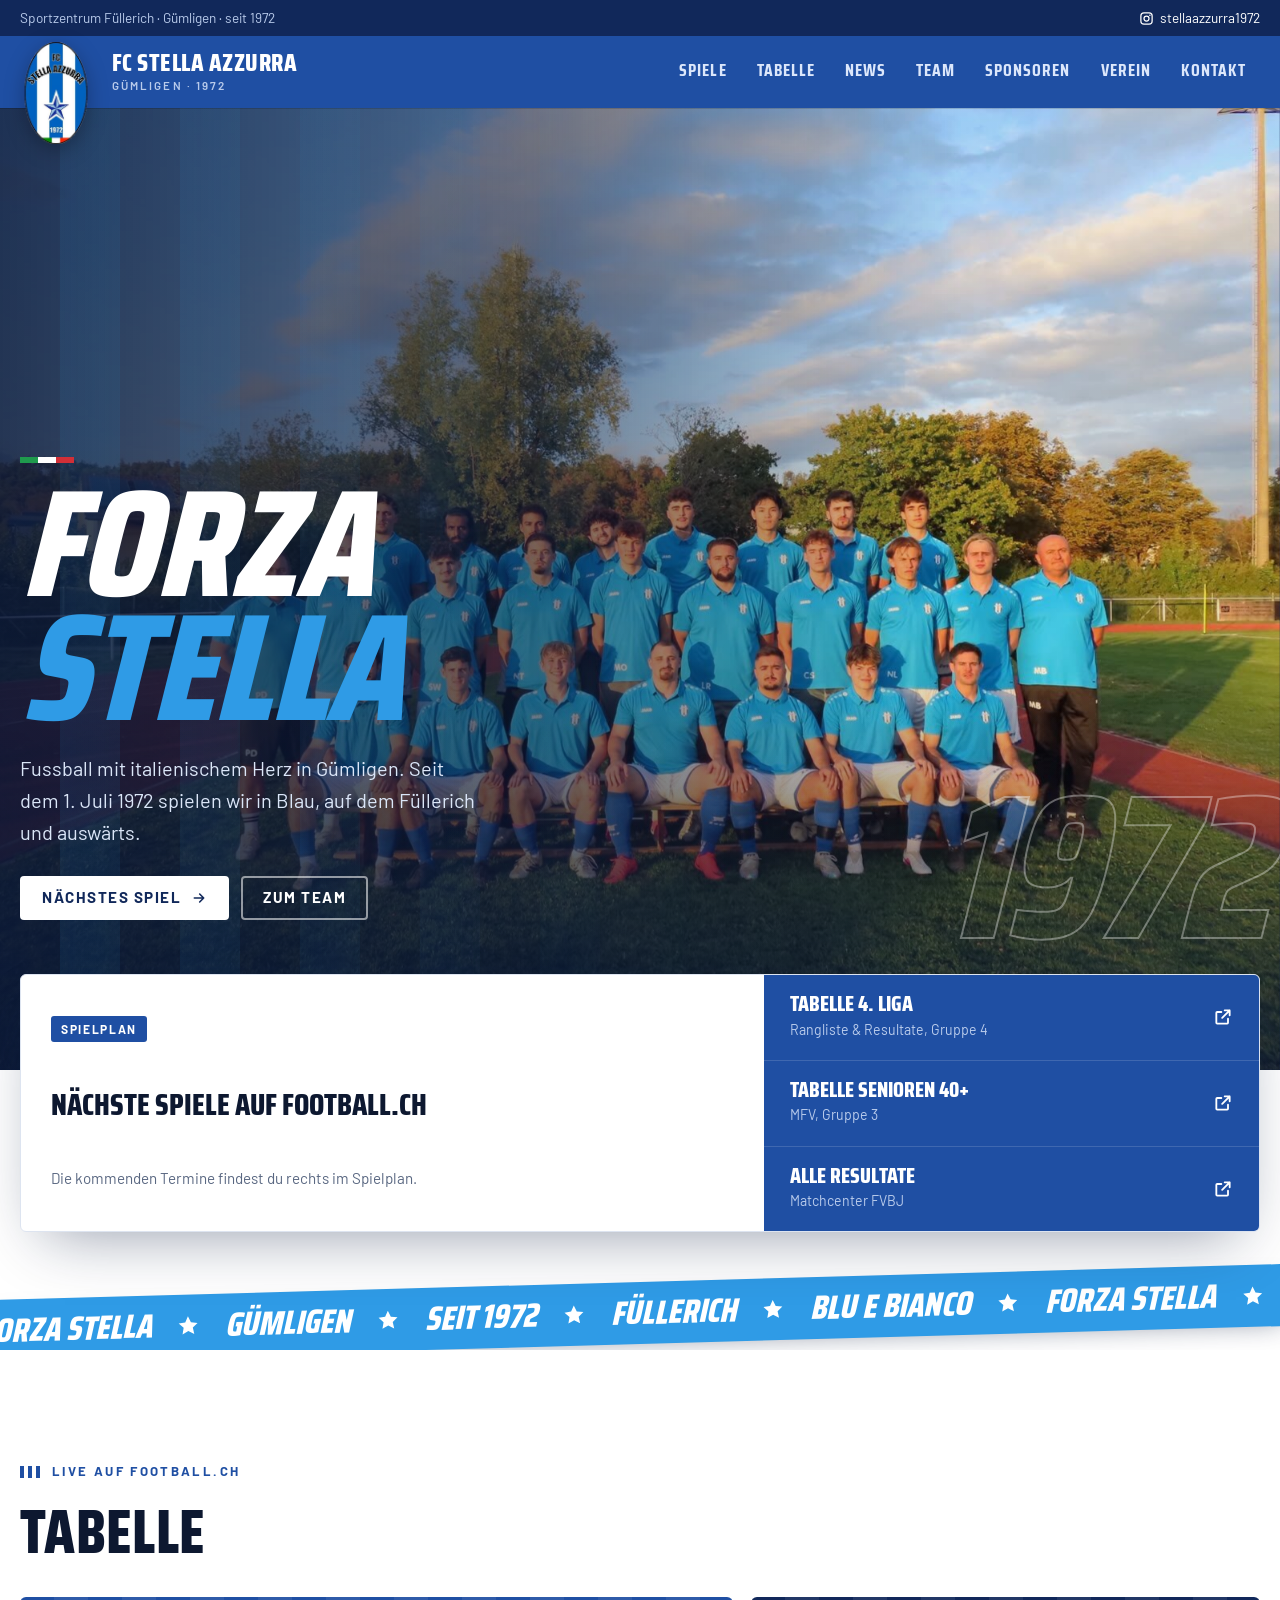
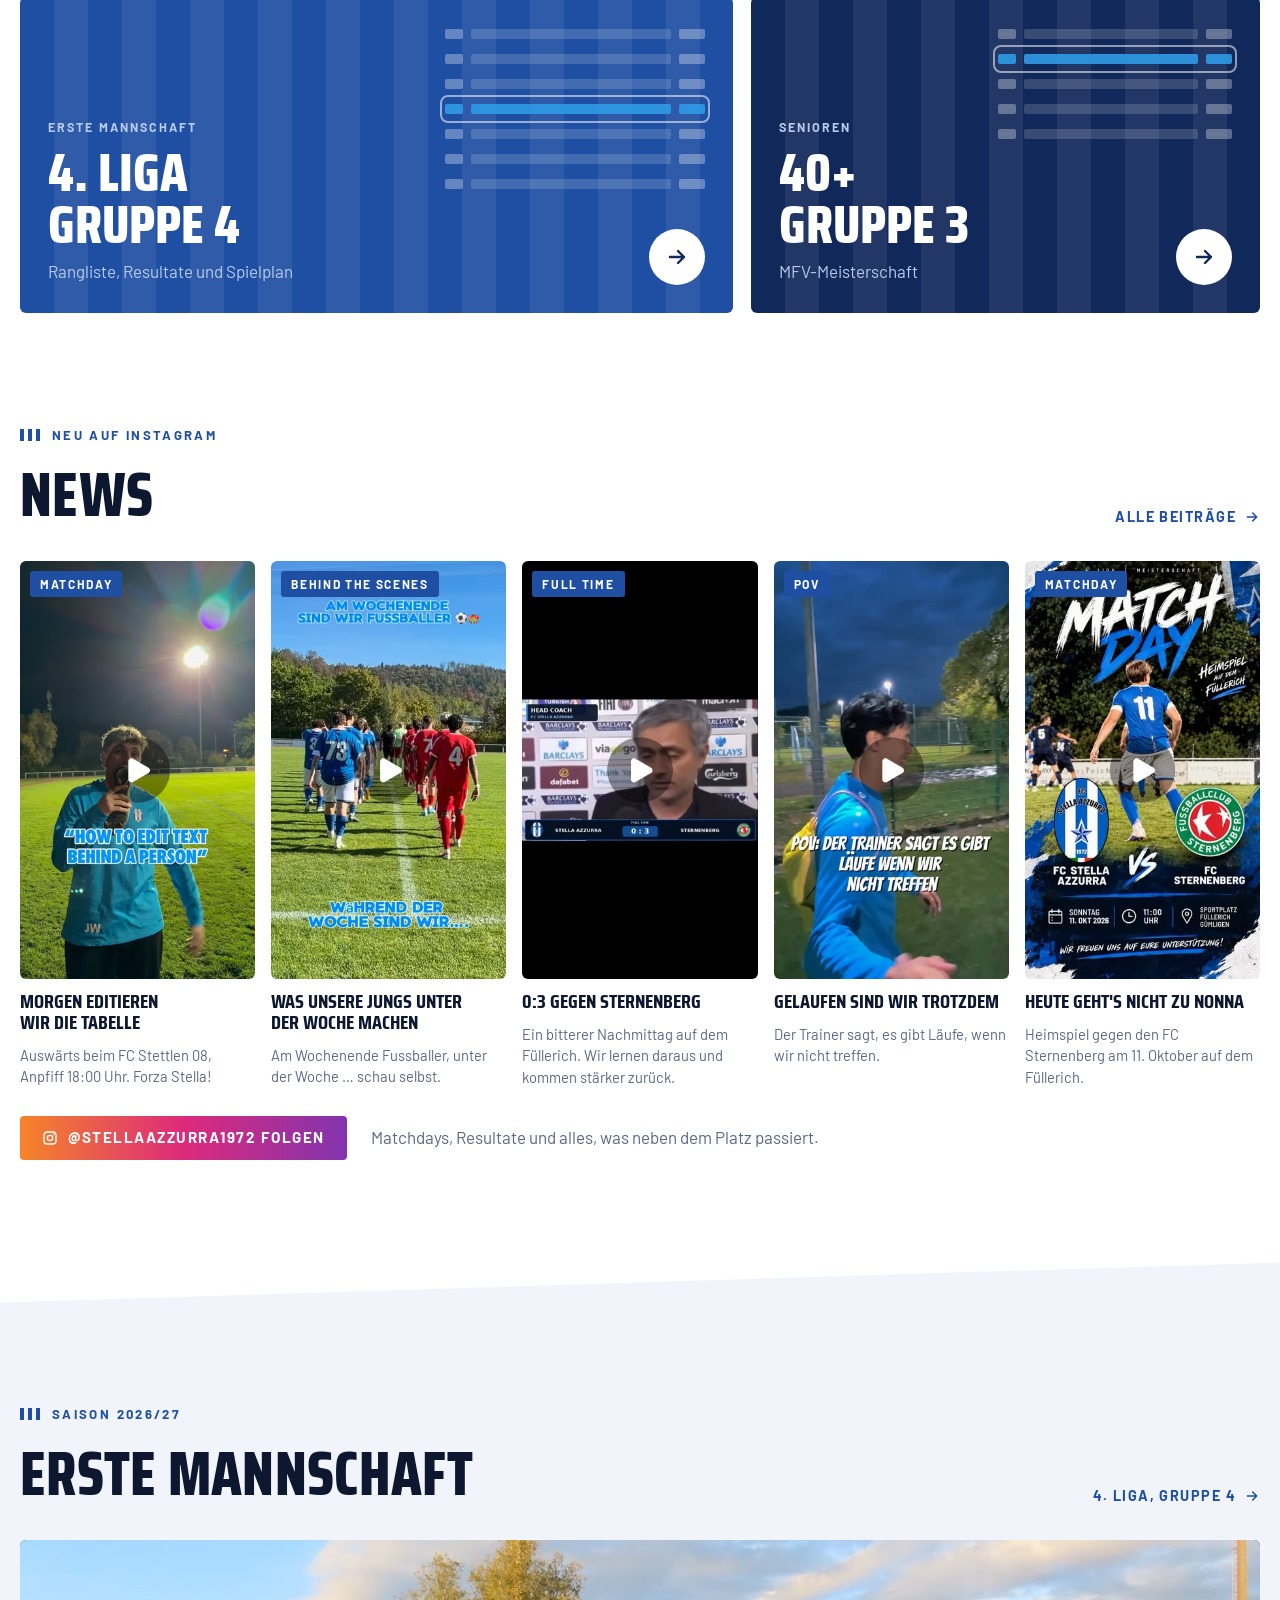
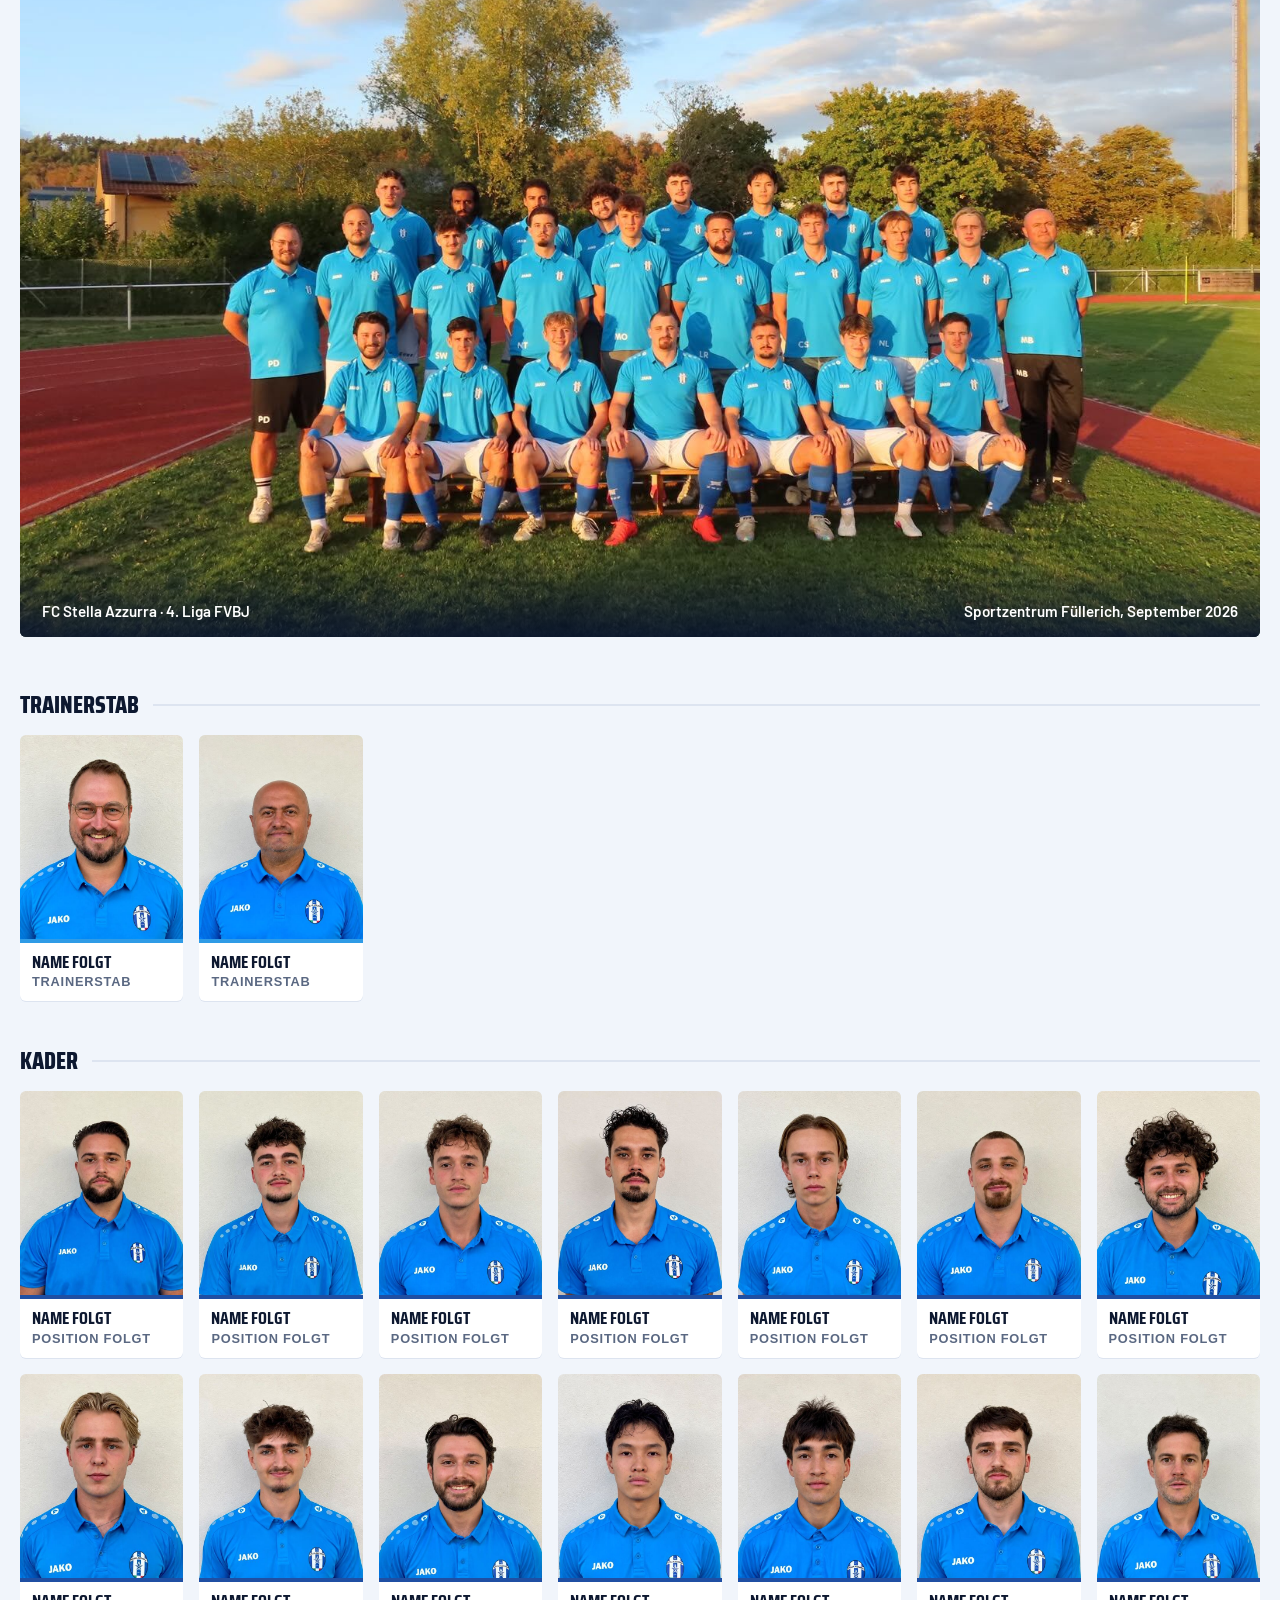
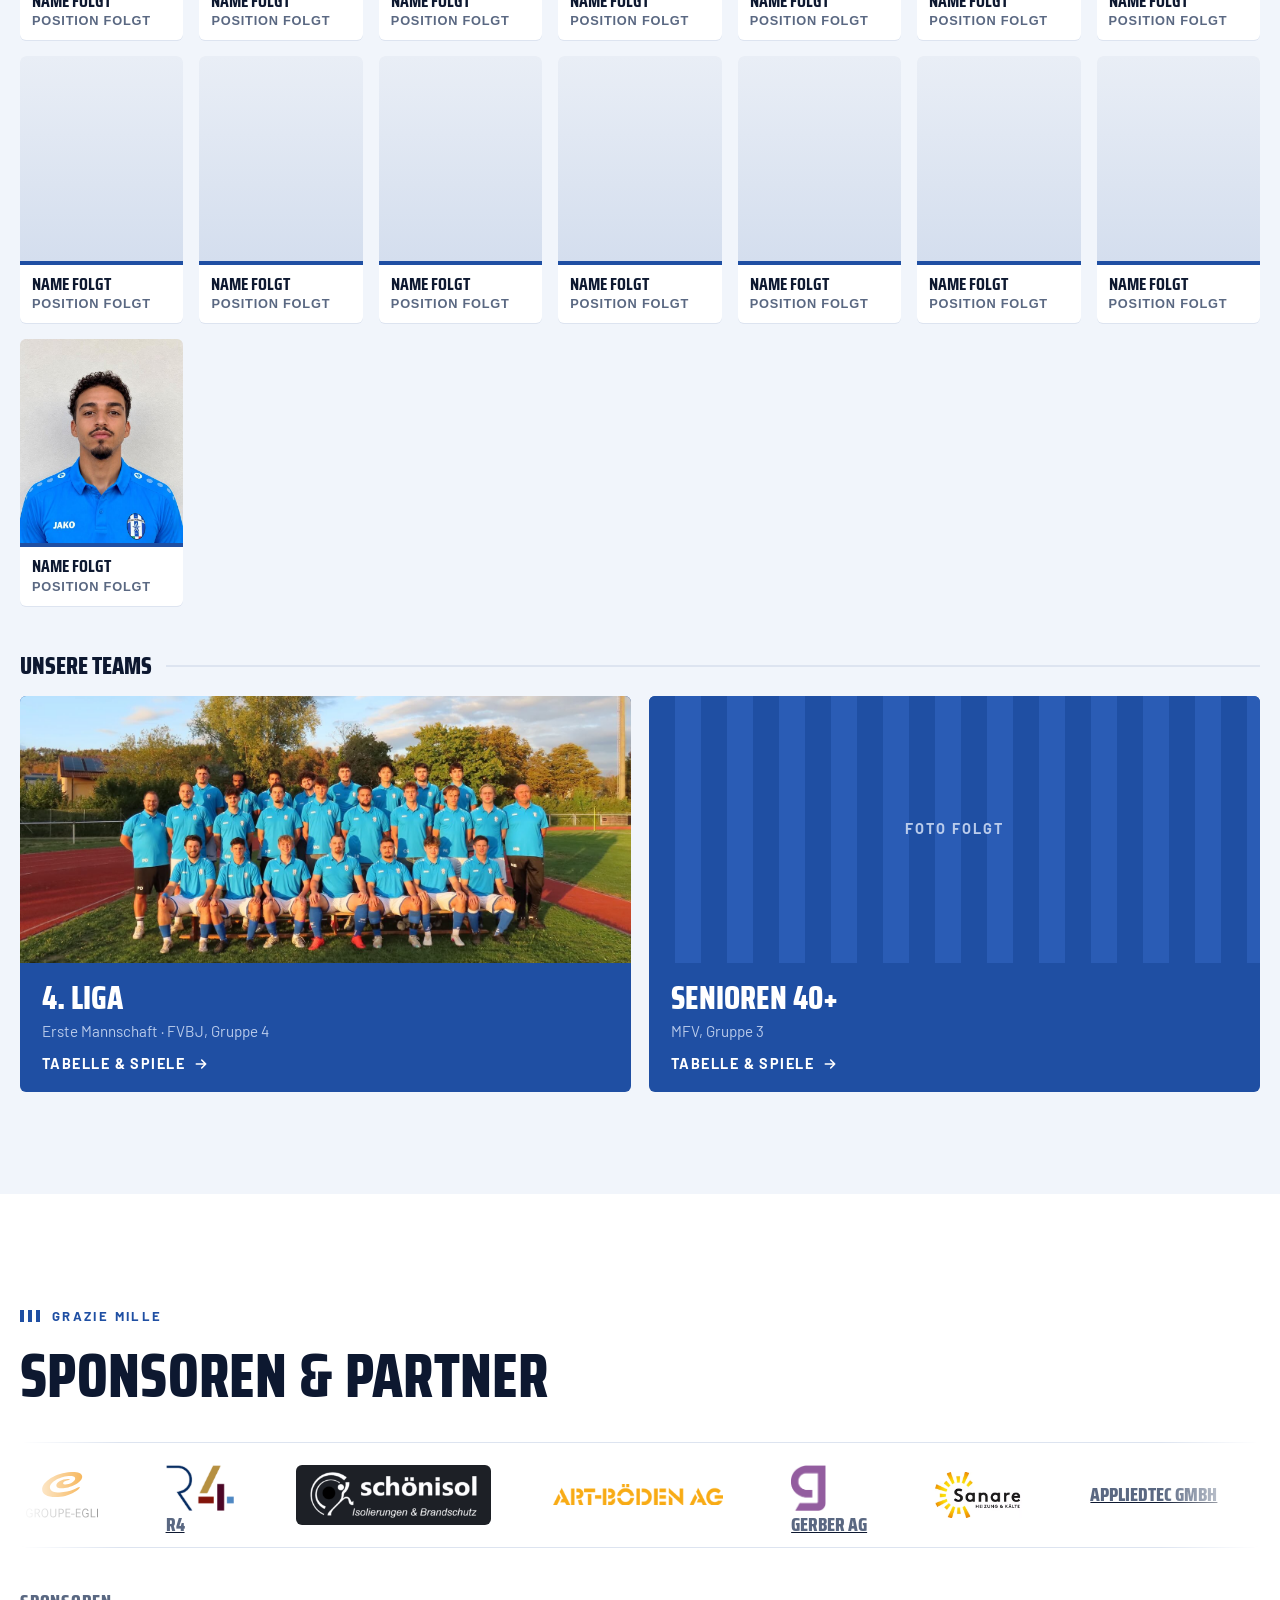
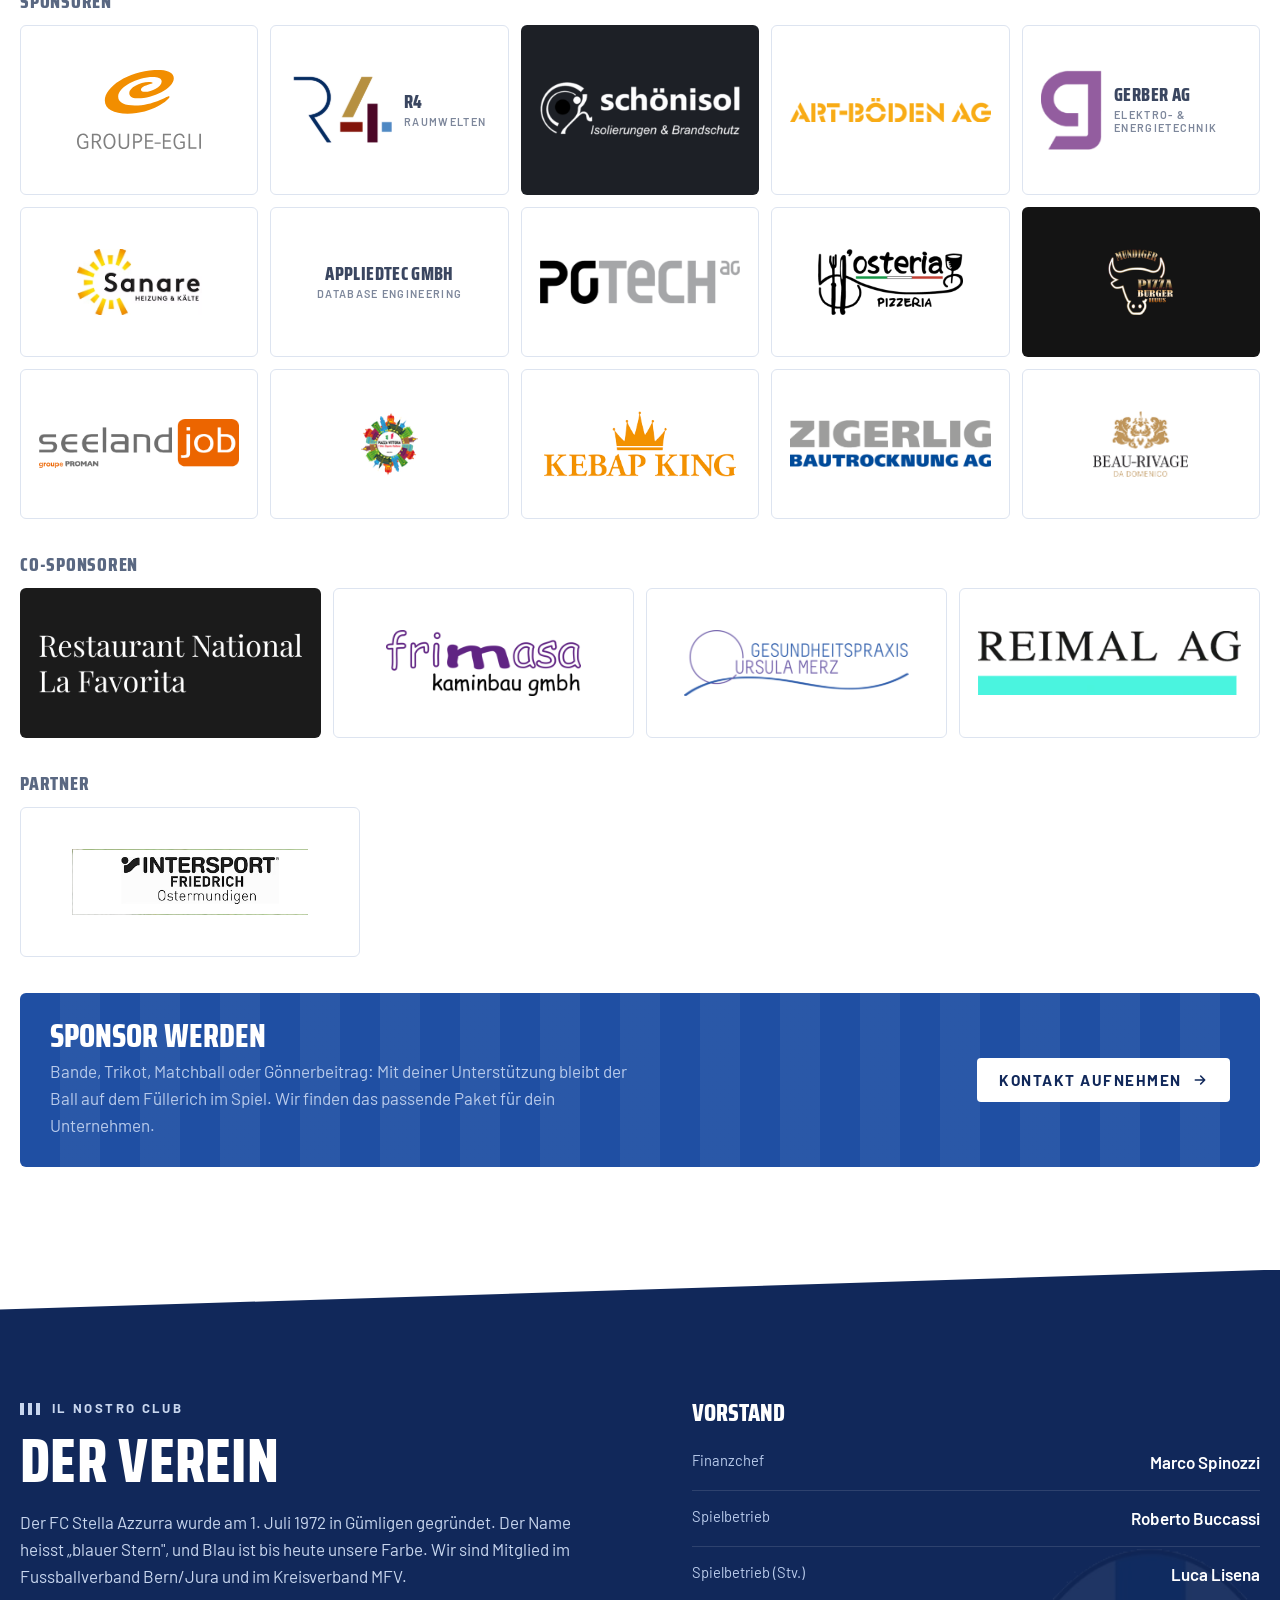
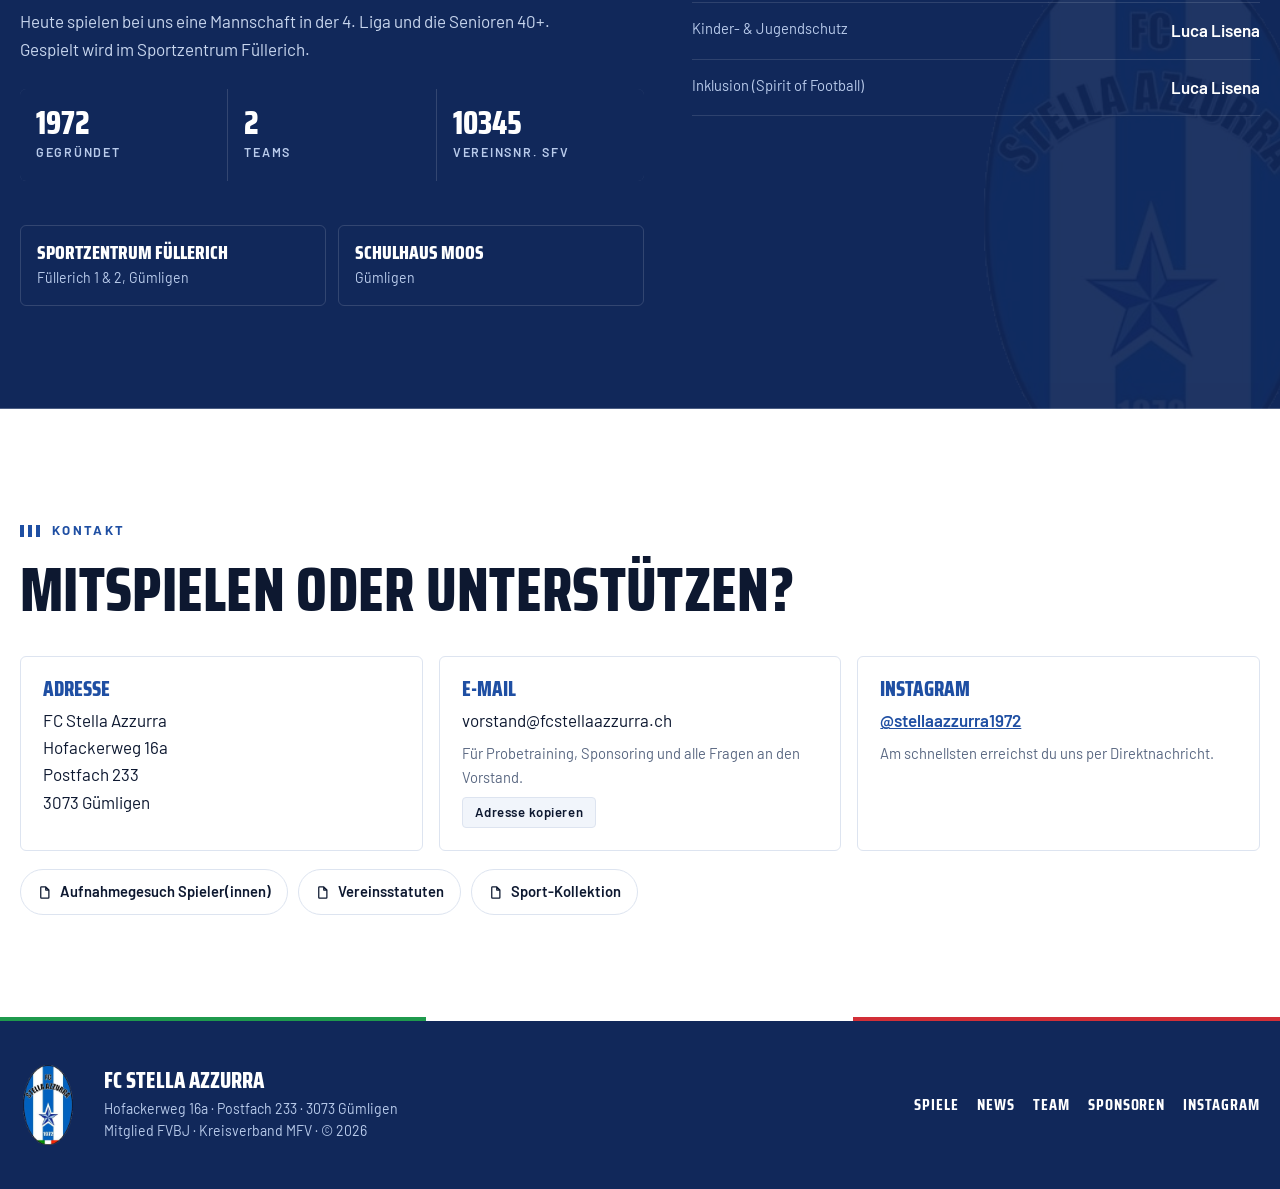
==== index.html @ 56a5d2ae "Website FC Stella Azzurra Vereinswebsite mit Spielplan und Countdown, Tabellen-Links, Instagram-News" ====
<!doctype html>
<html lang="de-CH">
<head>
<meta charset="utf-8">
<meta name="viewport" content="width=device-width, initial-scale=1, viewport-fit=cover">
<title>FC Stella Azzurra</title>
<meta name="description" content="FC Stella Azzurra, Fussballverein aus Gümligen seit 1972. 4. Liga FVBJ, Senioren 40+, Sportzentrum Füllerich.">
<link rel="preconnect" href="https://fonts.googleapis.com">
<link rel="preconnect" href="https://fonts.gstatic.com" crossorigin>
<link rel="stylesheet" href="https://fonts.googleapis.com/css2?family=Saira+Condensed:wght@600;700;800&family=Barlow:wght@400;500;600;700&display=swap">
<style>
/* Layout: club-site grammar. Crest-led header, photo hero with an overlapping matchday card, then bands that alternate white / royal blue. The crest's vertical stripes are the one recurring motif. */
:root {
  --royal: #1f4fa3;        /* crest blue */
  --royal-deep: #11285a;   /* crest outline */
  --azzurro: #2f9be6;      /* shirt sky blue */
  --bg: #ffffff;
  --bg-alt: #f1f5fb;
  --ink: #0d1830;
  --muted: #5a6882;
  --line: #dde4f0;
  --tile: #ffffff;
  --verde: #1f9a4d; --rosso: #d22f37;
  --on-royal: #ffffff;
  --on-royal-muted: #b9cbeb;
  --f-display: "Saira Condensed", "Arial Narrow", Impact, sans-serif;
  --f-body: "Barlow", "Segoe UI", system-ui, sans-serif;
  --gl: max(16px, env(safe-area-inset-left, 0px));
  --gr: max(16px, env(safe-area-inset-right, 0px));
}
@media (prefers-color-scheme: dark) {
  :root:not([data-theme="light"]) {
    --bg: #0a1222; --bg-alt: #0f1a30; --ink: #e7edf8; --muted: #9aa9c4; --line: #1f2e4b;
    --tile: #f4f7fc; --royal: #1c4796; --royal-deep: #060e20; color-scheme: dark;
  }
}
:root[data-theme="dark"] {
  --bg: #0a1222; --bg-alt: #0f1a30; --ink: #e7edf8; --muted: #9aa9c4; --line: #1f2e4b;
  --tile: #f4f7fc; --royal: #1c4796; --royal-deep: #060e20; color-scheme: dark;
}

html { scroll-behavior: smooth; scroll-padding-top: 84px; }
@media (prefers-reduced-motion: reduce) { html { scroll-behavior: auto; } *, *::before, *::after { animation: none !important; transition: none !important; } }
body { background: var(--bg); color: var(--ink); font: 400 17px/1.6 var(--f-body); }
body::before { content: ""; position: fixed; inset: 0 0 auto; height: env(safe-area-inset-top, 0px); z-index: 60; background: var(--royal-deep); }
a { color: inherit; }
img { display: block; }
:focus-visible { outline: 3px solid var(--azzurro); outline-offset: 3px; }
.wrap { max-width: 1240px; margin-inline: auto; padding-left: var(--gl); padding-right: var(--gr); }
h1, h2, h3 { font-family: var(--f-display); margin: 0; line-height: .95; text-wrap: balance; text-transform: uppercase; }
h2 { font-size: clamp(2.4rem, 5.5vw, 3.8rem); font-weight: 800; letter-spacing: .005em; }
.kicker { font: 700 .82rem/1 var(--f-body); letter-spacing: .18em; text-transform: uppercase; color: var(--royal); display: flex; align-items: center; gap: 10px; }
.kicker::before { content: ""; width: 22px; height: 12px; background: repeating-linear-gradient(90deg, currentColor 0 4px, transparent 4px 8px); }
.sec { padding-block: clamp(60px, 8vw, 104px); }
.sec-head { display: flex; flex-wrap: wrap; align-items: end; justify-content: space-between; gap: 16px 24px; margin-bottom: 36px; }
.sec-head > div { display: grid; gap: 12px; min-width: 0; }
.more { font: 700 .9rem/1 var(--f-body); letter-spacing: .1em; text-transform: uppercase; color: var(--royal); text-decoration: none; display: inline-flex; gap: 8px; align-items: center; white-space: nowrap; }
.more:hover { text-decoration: underline; text-underline-offset: 4px; }
.more svg, .btn svg { width: 16px; height: 16px; flex: none; }
.btn { display: inline-flex; align-items: center; gap: 10px; padding: 14px 22px; font: 700 .95rem/1 var(--f-body); letter-spacing: .1em; text-transform: uppercase; text-decoration: none; border-radius: 4px; transition: background .2s, color .2s, transform .2s; }
.btn:hover { transform: translateY(-2px); }
.btn-white { background: #fff; color: var(--royal-deep); }
.btn-white:hover { background: var(--azzurro); color: #fff; }
.btn-line { border: 2px solid rgba(255,255,255,.55); color: #fff; padding: 12px 20px; }
.btn-line:hover { background: #fff; color: var(--royal-deep); }
.btn-royal { background: var(--royal); color: #fff; }
.btn-royal:hover { background: var(--royal-deep); }

/* Top strip + header */
.topbar { background: var(--royal-deep); color: var(--on-royal-muted); font-size: .85rem; }
.topbar .wrap { display: flex; justify-content: space-between; align-items: center; gap: 16px; min-height: 36px; }
.topbar a { text-decoration: none; display: inline-flex; gap: 6px; align-items: center; color: #fff; }
.topbar svg { width: 15px; height: 15px; }
.topbar .loc { white-space: nowrap; overflow: hidden; text-overflow: ellipsis; min-width: 0; }
header.main { position: sticky; top: env(safe-area-inset-top, 0px); z-index: 50; background: var(--royal); color: #fff; box-shadow: 0 1px 0 rgba(0,0,0,.15); }
header.main .wrap { display: flex; align-items: center; height: 72px; gap: 20px; }
.crest-link { position: relative; width: 72px; height: 72px; flex: none; }
.crest-link svg { position: absolute; top: 6px; left: 0; width: 72px; height: 102px; filter: drop-shadow(0 6px 10px rgba(0,0,0,.28)); transition: transform .3s; }
.crest-link:hover svg { transform: translateY(-2px) rotate(-2deg); }
.club-name { font: 800 1.55rem/1 var(--f-display); text-transform: uppercase; text-decoration: none; letter-spacing: .02em; white-space: nowrap; }
.club-name small { display: block; font: 600 .72rem/1.2 var(--f-body); letter-spacing: .18em; color: var(--on-royal-muted); margin-top: 3px; }
nav.links { margin-left: auto; }
nav.links ul { display: flex; list-style: none; margin: 0; padding: 0; gap: 2px; }
nav.links a { display: block; padding: 10px 14px; text-decoration: none; font: 700 1.08rem/1 var(--f-display); text-transform: uppercase; letter-spacing: .06em; color: #dce7fb; border-bottom: 3px solid transparent; transition: color .2s, border-color .2s; }
nav.links a:hover { color: #fff; border-bottom-color: var(--azzurro); }
.menu-btn { display: none; margin-left: auto; background: none; border: 0; color: #fff; padding: 8px; cursor: pointer; }
.menu-btn svg { width: 28px; height: 28px; }
@media (max-width: 960px) {
  .menu-btn { display: block; }
  nav.links { position: absolute; top: 72px; left: 0; right: 0; background: var(--royal-deep); padding: 8px var(--gr) 18px var(--gl); }
  header.main:not(.open) nav.links { display: none; }
  nav.links ul { flex-direction: column; }
  nav.links a { padding: 14px 6px 14px 96px; font-size: 1.3rem; }
}
@media (max-width: 420px) { .club-name { font-size: 1.3rem; } .club-name small { letter-spacing: .1em; } }

/* Hero */
.hero { position: relative; background: var(--royal-deep); color: #fff; overflow: hidden; }
.hero-img { position: absolute; inset: 0; }
.hero-img img { width: 100%; height: 100%; object-fit: cover; object-position: 50% 58%; animation: drift 14s ease-out both; }
@keyframes drift { from { transform: scale(1.08); } to { transform: scale(1); } }
.hero::after { content: ""; position: absolute; inset: 0; background: linear-gradient(90deg, rgba(10,24,56,.86) 0%, rgba(10,24,56,.55) 42%, rgba(10,24,56,.05) 75%), linear-gradient(0deg, rgba(10,24,56,.7), transparent 40%); }
.hero .wrap { position: relative; z-index: 1; display: grid; align-content: end; min-height: clamp(520px, 78vh, 720px); padding-block: 110px 150px; }
.hero h1 { font-size: clamp(4.2rem, 12vw, 9.5rem); font-weight: 800; line-height: .82; font-style: italic; letter-spacing: -.01em; }
.hero h1 em { display: block; font-style: italic; color: var(--azzurro); }
.hero p { margin: 22px 0 0; max-width: 42ch; font-size: clamp(1.05rem, 2vw, 1.25rem); color: #dbe6f8; }
.hero .cta { display: flex; flex-wrap: wrap; gap: 12px; margin-top: 28px; }
.tricolore { display: inline-flex; height: 6px; width: 54px; margin-bottom: 18px; }
.tricolore i { flex: 1; } .tricolore i:nth-child(1) { background: var(--verde); } .tricolore i:nth-child(2) { background: #fff; } .tricolore i:nth-child(3) { background: var(--rosso); }

/* Matchday card */
.matchbar { position: relative; z-index: 2; margin-top: -96px; }
.matchgrid { display: grid; grid-template-columns: 1.5fr 1fr; gap: 0; background: var(--bg); box-shadow: 0 24px 60px -24px rgba(9,25,60,.45); border-radius: 6px; overflow: hidden; border: 1px solid var(--line); }
.matchgrid > * { min-width: 0; }
.nextmatch { padding: 26px 30px; display: grid; gap: 16px; }
.mtop { display: flex; flex-wrap: wrap; gap: 8px 16px; align-items: center; justify-content: space-between; }
.pill { font: 700 .75rem/1 var(--f-body); letter-spacing: .14em; text-transform: uppercase; padding: 7px 10px; border-radius: 3px; background: var(--royal); color: #fff; }
.pill.away { background: var(--muted); }
.mdate { font: 600 .95rem/1.3 var(--f-body); color: var(--muted); font-variant-numeric: tabular-nums; }
.versus { display: grid; grid-template-columns: 1fr auto 1fr; align-items: center; gap: 16px; }
.team { display: flex; align-items: center; gap: 12px; font: 800 clamp(1.3rem, 2.6vw, 1.9rem)/1 var(--f-display); text-transform: uppercase; min-width: 0; }
.team.r { justify-content: flex-end; text-align: right; }
.team svg { width: 40px; height: 56px; flex: none; }
.team .ph { width: 44px; height: 44px; border-radius: 50%; background: var(--bg-alt); border: 2px solid var(--line); display: grid; place-items: center; font: 800 1rem/1 var(--f-display); color: var(--muted); flex: none; }
.kick { font: 800 clamp(1.8rem, 3.6vw, 2.6rem)/1 var(--f-display); color: var(--royal); font-variant-numeric: tabular-nums; text-align: center; }
.kick small { display: block; font: 600 .72rem/1 var(--f-body); letter-spacing: .14em; color: var(--muted); margin-top: 6px; }
.mplace { color: var(--muted); font-size: .95rem; display: flex; gap: 8px; align-items: center; }
.mplace svg { width: 16px; height: 16px; flex: none; }
.matchlinks { background: var(--royal); color: #fff; display: grid; }
.matchlinks a { display: flex; align-items: center; justify-content: space-between; gap: 12px; padding: 18px 26px; text-decoration: none; border-bottom: 1px solid rgba(255,255,255,.14); transition: background .2s; }
.matchlinks a:last-child { border-bottom: 0; }
.matchlinks a:hover { background: rgba(255,255,255,.08); }
.matchlinks b { font: 800 1.35rem/1 var(--f-display); text-transform: uppercase; display: block; }
.matchlinks span { font-size: .88rem; color: var(--on-royal-muted); }
.matchlinks svg { width: 20px; height: 20px; flex: none; }
.upnext { border-top: 1px solid var(--line); padding-top: 14px; font-size: .92rem; color: var(--muted); display: flex; gap: 10px; flex-wrap: wrap; }
.upnext b { color: var(--ink); font-weight: 600; }
@media (max-width: 860px) { .matchgrid { grid-template-columns: 1fr; } .nextmatch { padding: 22px 18px; } .team svg { width: 32px; height: 44px; } .team .ph { width: 36px; height: 36px; } }
@media (max-width: 520px) { .versus { grid-template-columns: 1fr; text-align: left; gap: 10px; } .team.r { justify-content: flex-end; text-align: left; flex-direction: row-reverse; } .kick { text-align: left; } }

/* Tabelle tiles */
.tables { display: grid; grid-template-columns: 1.4fr 1fr; gap: 18px; }
.ttile { position: relative; display: grid; grid-template-columns: 1fr auto; align-items: end; gap: 18px; min-height: 260px; padding: 28px; border-radius: 6px; overflow: hidden; text-decoration: none; color: #fff; background: var(--royal); isolation: isolate; min-width: 0; transition: transform .25s, box-shadow .25s; }
.ttile::before { content: ""; position: absolute; inset: 0; z-index: -1; background: repeating-linear-gradient(90deg, transparent 0 34px, rgba(255,255,255,.07) 34px 68px); }
.ttile.alt { background: var(--royal-deep); }
.ttile:hover { transform: translateY(-4px); box-shadow: 0 24px 40px -22px rgba(9,25,60,.6); }
.ttile > * { min-width: 0; }
.ttile .rows { position: absolute; right: 28px; top: 28px; width: min(46%, 260px); display: grid; gap: 7px; opacity: .9; z-index: -1; }
.ttile .rows i { display: grid; grid-template-columns: 18px 1fr 26px; gap: 8px; align-items: center; height: 18px; }
.ttile .rows i::before { content: ""; height: 10px; border-radius: 2px; background: rgba(255,255,255,.35); }
.ttile .rows i::after { content: ""; grid-column: 3; height: 10px; border-radius: 2px; background: rgba(255,255,255,.35); }
.ttile .rows i span { height: 10px; border-radius: 2px; background: rgba(255,255,255,.18); }
.ttile .rows i.us span, .ttile .rows i.us::before, .ttile .rows i.us::after { background: var(--azzurro); }
.ttile .rows i.us { outline: 2px solid rgba(255,255,255,.6); outline-offset: 3px; border-radius: 3px; }
.ttile small { font: 700 .78rem/1 var(--f-body); letter-spacing: .16em; text-transform: uppercase; color: var(--on-royal-muted); }
.ttile h3 { font-size: clamp(2.2rem, 4.5vw, 3.4rem); font-weight: 800; margin-top: 8px; }
.ttile p { margin: 8px 0 0; color: var(--on-royal-muted); }
.ttile .go { width: 56px; height: 56px; border-radius: 50%; background: #fff; color: var(--royal-deep); display: grid; place-items: center; transition: background .2s, color .2s, transform .2s; }
.ttile:hover .go { background: var(--azzurro); color: #fff; transform: rotate(-45deg); }
.ttile .go svg { width: 24px; height: 24px; }
@media (max-width: 860px) { .tables { grid-template-columns: 1fr; } .ttile { min-height: 210px; padding: 22px; } .ttile .rows { right: 22px; top: 22px; width: 44%; } }

/* News / Instagram */
.reels { display: grid; grid-template-columns: repeat(5, 1fr); gap: 16px; }
.reel { display: grid; gap: 12px; text-decoration: none; align-content: start; min-width: 0; }
.reel .cover { position: relative; aspect-ratio: 9 / 16; max-width: 100%; border-radius: 6px; overflow: hidden; background: var(--royal-deep); }
.reel .cover img { width: 100%; height: 100%; object-fit: cover; transition: transform .5s cubic-bezier(.2,.7,.2,1); }
.reel:hover .cover img { transform: scale(1.05); }
.reel .tag { position: absolute; top: 10px; left: 10px; }
.reel h3 { font-size: 1.25rem; font-weight: 700; line-height: 1.05; }
.reel p { margin: 0; font-size: .92rem; color: var(--muted); line-height: 1.45; }
@media (max-width: 1000px) { .reels { grid-auto-flow: column; grid-template-columns: none; grid-auto-columns: minmax(200px, 42%); overflow-x: auto; scroll-snap-type: x mandatory; padding-bottom: 10px; } .reel { scroll-snap-align: start; } }
@media (max-width: 520px) { .reels { grid-auto-columns: 68%; } }
.insta-row { margin-top: 28px; display: flex; flex-wrap: wrap; gap: 14px 24px; align-items: center; }
.insta-row p { margin: 0; color: var(--muted); }
.btn-insta { background: linear-gradient(90deg, #f58529, #dd2a7b 50%, #8134af); color: #fff; }

/* Team */
.team-band { background: var(--bg-alt); }
.groupshot { position: relative; border-radius: 6px; overflow: hidden; aspect-ratio: 16 / 9; max-width: 100%; cursor: zoom-in; border: 0; padding: 0; width: 100%; background: var(--royal-deep); }
.groupshot img { width: 100%; height: 100%; object-fit: cover; object-position: 50% 62%; }
.groupshot figcaption, .groupshot .cap { position: absolute; left: 0; right: 0; bottom: 0; padding: 40px 22px 16px; background: linear-gradient(transparent, rgba(8,20,48,.85)); color: #fff; text-align: left; font: 600 .95rem/1.3 var(--f-body); display: flex; justify-content: space-between; gap: 12px; flex-wrap: wrap; }
.squad-title { margin: 48px 0 18px; font: 800 1.5rem/1 var(--f-display); text-transform: uppercase; display: flex; align-items: center; gap: 14px; }
.squad-title::after { content: ""; flex: 1; height: 2px; background: var(--line); }
.squad { display: grid; grid-template-columns: repeat(auto-fill, minmax(150px, 1fr)); gap: 16px; }
.pcard { border: 0; padding: 0; background: var(--bg); border-radius: 6px; overflow: hidden; text-align: left; cursor: zoom-in; color: var(--ink); display: grid; box-shadow: 0 1px 0 var(--line); transition: transform .25s, box-shadow .25s; }
.pcard:hover { transform: translateY(-4px); box-shadow: 0 16px 30px -18px rgba(9,25,60,.5); }
.pcard .ph { position: relative; aspect-ratio: 4 / 5; max-width: 100%; overflow: hidden; background: linear-gradient(180deg, #e9eef6, #d4deee); }
.pcard .ph img { width: 100%; height: 100%; object-fit: cover; object-position: 50% 14%; }
.pcard .num { position: absolute; right: 8px; top: 4px; font: 800 2.4rem/1 var(--f-display); color: var(--royal); opacity: .9; font-style: italic; }
.pcard .info { padding: 10px 12px 12px; border-top: 4px solid var(--royal); display: grid; gap: 2px; }
.pcard .info b { font: 700 1.1rem/1.1 var(--f-display); text-transform: uppercase; }
.pcard .info span { font-size: .8rem; color: var(--muted); letter-spacing: .06em; text-transform: uppercase; font-weight: 600; }
.pcard.staff .info { border-top-color: var(--azzurro); }
@media (max-width: 480px) { .squad { grid-template-columns: repeat(2, 1fr); gap: 12px; } }

/* Teams row */
.teams2 { display: grid; grid-template-columns: 1fr 1fr; gap: 18px; }
.tcard { border-radius: 6px; overflow: hidden; background: var(--royal); color: #fff; display: grid; grid-template-rows: auto 1fr; text-decoration: none; min-width: 0; }
.tcard .tv { aspect-ratio: 16 / 7; max-width: 100%; overflow: hidden; position: relative; }
.tcard .tv img { width: 100%; height: 100%; object-fit: cover; object-position: 50% 60%; transition: transform .5s; }
.tcard:hover .tv img { transform: scale(1.04); }
.tcard .tv.empty { background: repeating-linear-gradient(90deg, var(--royal) 0 26px, #2a5cb5 26px 52px); display: grid; place-items: center; font: 700 .9rem/1 var(--f-body); letter-spacing: .14em; text-transform: uppercase; color: var(--on-royal-muted); }
.tcard .tb { padding: 20px 22px; display: grid; gap: 6px; align-content: start; }
.tcard h3 { font-size: 2rem; font-weight: 800; }
.tcard p { margin: 0; color: var(--on-royal-muted); font-size: .95rem; }
.tcard .more { color: #fff; margin-top: 6px; }
@media (max-width: 760px) { .teams2 { grid-template-columns: 1fr; } }

/* Sponsors */
.tier-label { font: 800 1.2rem/1 var(--f-display); text-transform: uppercase; letter-spacing: .04em; margin: 0 0 14px; color: var(--muted); }
.logos { display: grid; gap: 12px; margin-bottom: 36px; }
.logos.s { grid-template-columns: repeat(5, 1fr); }
.logos.c { grid-template-columns: repeat(4, 1fr); }
.logos.p { grid-template-columns: minmax(0, 340px); }
.logo { background: var(--tile); border: 1px solid var(--line); border-radius: 6px; height: 112px; display: grid; place-items: center; padding: 18px; text-decoration: none; min-width: 0; transition: border-color .2s, box-shadow .2s, transform .2s; }
.logo:hover { border-color: var(--royal); box-shadow: 0 10px 24px -14px rgba(9,25,60,.45); transform: translateY(-2px); }
.logo img { max-width: 100%; max-height: 66px; width: auto; height: auto; object-fit: contain; transition: transform .35s cubic-bezier(.2,.7,.2,1); }
.logo:hover img { transform: scale(1.06); }
.logo.dark { border-color: transparent; }
.logos.s .logo:nth-child(-n+5) { height: 132px; }
.logos.s .logo:nth-child(-n+5) img { max-height: 80px; }
.logo .combo { display: flex; align-items: center; gap: 12px; }
.logo .combo img { max-height: 54px; }

/* Sponsor marquee */
.marquee { position: relative; overflow: hidden; padding-block: 22px; margin-bottom: 44px; border-block: 1px solid var(--line); -webkit-mask-image: linear-gradient(90deg, transparent, #000 8%, #000 92%, transparent); mask-image: linear-gradient(90deg, transparent, #000 8%, #000 92%, transparent); }
.marquee .track { display: flex; gap: 56px; width: max-content; align-items: center; animation: slide 48s linear infinite; }
.marquee:hover .track { animation-play-state: paused; }
.marquee .track a { display: grid; place-items: center; height: 60px; padding: 0 6px; border-radius: 6px; }
.marquee .track a.dark { padding: 0 14px; }
.marquee .track img { max-height: 46px; max-width: 170px; width: auto; height: auto; }
.marquee .track .wm { font: 800 1.2rem/1 var(--f-display); text-transform: uppercase; color: var(--muted); white-space: nowrap; }
@keyframes slide { to { transform: translateX(-50%); } }
.logo .wm { font: 800 1.15rem/1.05 var(--f-display); text-transform: uppercase; color: #3a4660; text-align: center; letter-spacing: .02em; overflow-wrap: anywhere; }
.logo .wm small { display: block; font: 600 .68rem/1.2 var(--f-body); letter-spacing: .12em; color: #7d879b; margin-top: 4px; }
.logo:hover .wm { color: var(--royal); }
@media (max-width: 1000px) { .logos.s { grid-template-columns: repeat(4, 1fr); } }
@media (max-width: 760px) { .logos.s, .logos.c { grid-template-columns: repeat(2, 1fr); } .logo { height: 96px; } }
.becomesponsor { display: grid; grid-template-columns: 1fr auto; gap: 20px; align-items: center; padding: 28px 30px; border-radius: 6px; background: var(--royal); color: #fff; background-image: repeating-linear-gradient(90deg, transparent 0 40px, rgba(255,255,255,.05) 40px 80px); }
.becomesponsor > * { min-width: 0; }
.becomesponsor h3 { font-size: 2rem; font-weight: 800; }
.becomesponsor p { margin: 6px 0 0; color: var(--on-royal-muted); max-width: 58ch; }
@media (max-width: 700px) { .becomesponsor { grid-template-columns: 1fr; padding: 24px 20px; } }

/* Verein */
.club-band { background: var(--royal-deep); color: #fff; position: relative; overflow: hidden; }
.club-band .kicker { color: var(--azzurro); }
.club-band .bgcrest { position: absolute; right: -60px; bottom: -80px; width: 380px; height: 540px; opacity: .06; pointer-events: none; }
.club-grid { display: grid; grid-template-columns: 1.1fr 1fr; gap: 48px; position: relative; }
.club-grid > * { min-width: 0; }
.club-grid .story { display: grid; gap: 18px; align-content: start; }
.club-grid .story p { margin: 0; color: #c8d6ee; max-width: 56ch; }
.stats { display: grid; grid-template-columns: repeat(3, 1fr); gap: 1px; background: rgba(255,255,255,.14); border-radius: 6px; overflow: hidden; margin-top: 8px; }
.stats div { background: var(--royal-deep); padding: 18px 16px; display: grid; gap: 4px; }
.stats b { font: 800 2rem/1 var(--f-display); font-variant-numeric: tabular-nums; }
.stats span { font-size: .78rem; letter-spacing: .14em; text-transform: uppercase; color: var(--on-royal-muted); font-weight: 600; }
.board { display: grid; gap: 0; align-content: start; }
.board h3 { font-size: 1.5rem; font-weight: 800; margin-bottom: 10px; }
.board .row { display: flex; justify-content: space-between; gap: 16px; padding: 14px 0; border-bottom: 1px solid rgba(255,255,255,.12); flex-wrap: wrap; }
.board .row span { color: var(--on-royal-muted); font-size: .92rem; }
.board .row b { font-weight: 600; }
.places { display: grid; grid-template-columns: 1fr 1fr; gap: 12px; margin-top: 26px; }
.places div { padding: 16px; border: 1px solid rgba(255,255,255,.14); border-radius: 6px; display: grid; gap: 4px; }
.places b { font: 800 1.2rem/1.1 var(--f-display); text-transform: uppercase; }
.places span { font-size: .88rem; color: var(--on-royal-muted); }
@media (max-width: 860px) { .club-grid { grid-template-columns: 1fr; gap: 36px; } }
@media (max-width: 420px) { .stats { grid-template-columns: 1fr 1fr; } .places { grid-template-columns: 1fr; } }

/* Kontakt */
.contact { display: grid; grid-template-columns: repeat(3, 1fr); gap: 16px; }
.contact > div { border: 1px solid var(--line); border-radius: 6px; padding: 22px; display: grid; gap: 8px; align-content: start; min-width: 0; background: var(--bg); }
.contact h3 { font-size: 1.3rem; font-weight: 800; color: var(--royal); }
.contact p { margin: 0; overflow-wrap: anywhere; }
.contact .sub { color: var(--muted); font-size: .92rem; }
.contact a { color: var(--royal); font-weight: 600; }
.copy { justify-self: start; border: 1px solid var(--line); background: var(--bg-alt); color: var(--ink); font: 600 .82rem/1 var(--f-body); padding: 8px 12px; border-radius: 4px; cursor: pointer; letter-spacing: .04em; }
.copy:hover { border-color: var(--royal); }
@media (max-width: 860px) { .contact { grid-template-columns: 1fr; } }
.docs { margin-top: 18px; display: flex; flex-wrap: wrap; gap: 10px; }
.docs a { text-decoration: none; border: 1px solid var(--line); border-radius: 999px; padding: 10px 16px; font-weight: 600; font-size: .92rem; display: inline-flex; gap: 8px; align-items: center; }
.docs a:hover { border-color: var(--royal); color: var(--royal); }
.docs svg { width: 15px; height: 15px; }

footer { background: var(--royal-deep); color: var(--on-royal-muted); border-top: 4px solid; border-image: linear-gradient(90deg, var(--verde) 0 33.3%, #fff 33.3% 66.6%, var(--rosso) 66.6%) 1; }
footer .wrap { padding-block: 44px; display: grid; grid-template-columns: auto 1fr auto; gap: 28px; align-items: center; }
footer .wrap > * { min-width: 0; }
footer .fcrest { width: 56px; height: 80px; }
footer b { color: #fff; font: 800 1.4rem/1 var(--f-display); text-transform: uppercase; display: block; margin-bottom: 6px; }
footer small { font-size: .88rem; line-height: 1.5; display: block; }
footer nav { display: flex; gap: 18px; flex-wrap: wrap; }
footer nav a { color: #fff; text-decoration: none; font: 700 1rem/1 var(--f-display); text-transform: uppercase; letter-spacing: .06em; }
footer nav a:hover { color: var(--azzurro); }
@media (max-width: 760px) { footer .wrap { grid-template-columns: auto 1fr; } footer nav { grid-column: 1 / -1; } }

.marquee { background: var(--tile); border-radius: 6px; }

/* Hero entrance */
.hero .tricolore, .hero h1 .l1, .hero h1 em, .hero p, .hero .cta { animation: rise .9s cubic-bezier(.2,.7,.2,1) both; }
.hero h1 .l1 { display: block; animation-delay: .1s; }
.hero h1 em { animation-delay: .22s; }
.hero p { animation-delay: .38s; }
.hero .cta { animation-delay: .5s; }
@keyframes rise { from { opacity: 0; transform: translateY(28px); } }
.hero .stripes { position: absolute; inset: 0; z-index: 1; pointer-events: none; background: repeating-linear-gradient(90deg, rgba(47,155,230,.0) 0 60px, rgba(47,155,230,.10) 60px 120px); -webkit-mask-image: linear-gradient(90deg, #000 0%, transparent 55%); mask-image: linear-gradient(90deg, #000 0%, transparent 55%); animation: sweep 1.6s cubic-bezier(.2,.7,.2,1) both; }
@keyframes sweep { from { transform: translateX(-30%); opacity: 0; } }
.hero .year { position: absolute; right: max(16px, env(safe-area-inset-right, 0px)); bottom: 120px; z-index: 1; font: 800 clamp(5rem, 16vw, 13rem)/.8 var(--f-display); font-style: italic; color: transparent; -webkit-text-stroke: 2px rgba(255,255,255,.35); pointer-events: none; letter-spacing: -.02em; }
@media (max-width: 700px) { .hero .year { display: none; } }

/* Countdown */
.countdown { display: flex; gap: 8px; flex-wrap: wrap; }
.countdown div { min-width: 64px; padding: 10px 8px 8px; border-radius: 4px; background: var(--bg-alt); text-align: center; display: grid; gap: 4px; }
.countdown b { font: 800 1.9rem/1 var(--f-display); color: var(--royal); font-variant-numeric: tabular-nums; }
.countdown span { font: 700 .66rem/1 var(--f-body); letter-spacing: .14em; text-transform: uppercase; color: var(--muted); }
.cdrow { display: flex; justify-content: space-between; align-items: center; gap: 14px; flex-wrap: wrap; }

/* Ticker band */
.ticker { background: var(--azzurro); color: #fff; overflow: hidden; transform: rotate(-1.6deg); margin: 0 -20px; box-shadow: 0 10px 30px -18px rgba(9,25,60,.6); }
.ticker .track { display: flex; width: max-content; animation: slide 38s linear infinite; }
.ticker span { font: 800 clamp(1.4rem, 3vw, 2.1rem)/1 var(--f-display); font-style: italic; text-transform: uppercase; padding: 14px 0; white-space: nowrap; display: flex; align-items: center; }
.ticker svg { width: 22px; height: 22px; margin: 0 26px; fill: #fff; flex: none; }

.tickerwrap { overflow: hidden; padding-block: 50px 6px; }

/* Slanted bands */
.team-band, .club-band { clip-path: polygon(0 40px, 100% 0, 100% 100%, 0 100%); padding-top: calc(clamp(60px, 8vw, 104px) + 30px); }

/* Reveal: only below-the-fold blocks, only when JS runs */
.js .rv { transition: opacity .8s ease, transform .8s cubic-bezier(.2,.7,.2,1); }
.js .rv.pre { opacity: 0; transform: translateY(30px); }

/* Lightbox */
.lb { position: fixed; inset: 0; z-index: 100; background: rgba(5,12,28,.95); display: grid; place-items: center; padding: max(60px, env(safe-area-inset-top, 0px)) var(--gr) max(60px, env(safe-area-inset-bottom, 0px)) var(--gl); }
.lb[hidden] { display: none; }
.lb img { max-width: 100%; max-height: 100%; object-fit: contain; border-radius: 4px; }
.lb button { position: absolute; width: 48px; height: 48px; border-radius: 50%; border: 0; background: rgba(255,255,255,.12); color: #fff; cursor: pointer; display: grid; place-items: center; }
.lb button:hover { background: rgba(255,255,255,.25); }
.lb button svg { width: 22px; height: 22px; }
.lb .x { top: calc(14px + env(safe-area-inset-top, 0px)); right: calc(14px + env(safe-area-inset-right, 0px)); }
.lb .prev { left: calc(12px + env(safe-area-inset-left, 0px)); top: 50%; translate: 0 -50%; }
.lb .next { right: calc(12px + env(safe-area-inset-right, 0px)); top: 50%; translate: 0 -50%; }
</style>
<style>
:root{color-scheme:light}body{margin:0}img{max-width:100%}[hidden]{display:none!important}
</style>
<link rel="icon" type="image/png" href="img/crest.png">
<link rel="apple-touch-icon" href="img/crest.png">
<meta property="og:title" content="FC Stella Azzurra">
<meta property="og:description" content="Fussballverein aus Gümligen seit 1972. Forza Stella!">
<meta property="og:image" content="img/team.jpg">
</head>
<body>

<svg width="0" height="0" style="position:absolute" aria-hidden="true">
  <defs>
    <symbol id="crest" viewBox="0 0 265 431"><image href="img/crest.png" width="265" height="431"/></symbol>
    <symbol id="star" viewBox="0 0 24 24"><path d="M12 1.8l3.1 6.6 7.2.9-5.3 5 1.4 7.1L12 17.9l-6.4 3.5 1.4-7.1-5.3-5 7.2-.9z"/></symbol>
    <symbol id="arrow" viewBox="0 0 24 24"><path d="M5 12h14M13 6l6 6-6 6" fill="none" stroke="currentColor" stroke-width="2.4" stroke-linecap="round" stroke-linejoin="round"/></symbol>
    <symbol id="ext" viewBox="0 0 24 24"><path d="M14 4h6v6M20 4l-9 9M18 14v5a1 1 0 0 1-1 1H5a1 1 0 0 1-1-1V7a1 1 0 0 1 1-1h5" fill="none" stroke="currentColor" stroke-width="2.2" stroke-linecap="round" stroke-linejoin="round"/></symbol>
    <symbol id="pin" viewBox="0 0 24 24"><path d="M12 21s-7-6.2-7-11.5A7 7 0 0 1 19 9.5C19 14.8 12 21 12 21z" fill="none" stroke="currentColor" stroke-width="2"/><circle cx="12" cy="9.5" r="2.5" fill="currentColor"/></symbol>
    <symbol id="ig" viewBox="0 0 24 24"><rect x="3" y="3" width="18" height="18" rx="5" fill="none" stroke="currentColor" stroke-width="2"/><circle cx="12" cy="12" r="4" fill="none" stroke="currentColor" stroke-width="2"/><circle cx="17.4" cy="6.6" r="1.2" fill="currentColor"/></symbol>
    <symbol id="doc" viewBox="0 0 24 24"><path d="M7 3h7l5 5v12a1 1 0 0 1-1 1H7a1 1 0 0 1-1-1V4a1 1 0 0 1 1-1zM14 3v5h5" fill="none" stroke="currentColor" stroke-width="2" stroke-linejoin="round"/></symbol>
  </defs>
</svg>

<div class="topbar">
  <div class="wrap">
    <span class="loc">Sportzentrum Füllerich · Gümligen · seit 1972</span>
    <a href="https://www.instagram.com/stellaazzurra1972/" target="_blank" rel="noopener"><svg><use href="#ig"/></svg>stellaazzurra1972</a>
  </div>
</div>

<header class="main" id="hdr">
  <div class="wrap">
    <a class="crest-link" href="#top" aria-label="FC Stella Azzurra, nach oben"><svg><use href="#crest"/></svg></a>
    <a class="club-name" href="#top">FC Stella Azzurra<small>Gümligen · 1972</small></a>
    <button class="menu-btn" id="menuBtn" aria-label="Menü" aria-expanded="false" aria-controls="mainnav">
      <svg viewBox="0 0 24 24"><path d="M4 7h16M4 12h16M4 17h16" stroke="currentColor" stroke-width="2.2" stroke-linecap="round"/></svg>
    </button>
    <nav class="links" id="mainnav" aria-label="Hauptnavigation">
      <ul>
        <li><a href="#spiele">Spiele</a></li>
        <li><a href="#tabelle">Tabelle</a></li>
        <li><a href="#news">News</a></li>
        <li><a href="#team">Team</a></li>
        <li><a href="#sponsoren">Sponsoren</a></li>
        <li><a href="#verein">Verein</a></li>
        <li><a href="#kontakt">Kontakt</a></li>
      </ul>
    </nav>
  </div>
</header>

<main id="top">
  <section class="hero">
    <div class="hero-img"><img src="img/team.jpg" alt="Mannschaftsfoto FC Stella Azzurra, Saison 2026/27, auf dem Sportplatz Füllerich" fetchpriority="high"></div>
    <div class="stripes" aria-hidden="true"></div>
    <div class="year" aria-hidden="true">1972</div>
    <div class="wrap">
      <span class="tricolore" aria-hidden="true"><i></i><i></i><i></i></span>
      <h1><span class="l1">Forza</span><em>Stella</em></h1>
      <p>Fussball mit italienischem Herz in Gümligen. Seit dem 1. Juli 1972 spielen wir in Blau, auf dem Füllerich und auswärts.</p>
      <div class="cta">
        <a class="btn btn-white" href="#spiele">Nächstes Spiel <svg><use href="#arrow"/></svg></a>
        <a class="btn btn-line" href="#team">Zum Team</a>
      </div>
    </div>
  </section>

  <div class="matchbar" id="spiele">
    <div class="wrap">
      <div class="matchgrid">
        <div class="nextmatch" id="nextmatch">
          <div class="mtop">
            <span class="pill" id="mPill">Heimspiel</span>
            <span class="mdate" id="mDate">So 25.10.2026 · 4. Liga, Gruppe 4</span>
          </div>
          <div class="versus">
            <div class="team" id="mHome"><svg><use href="#crest"/></svg><span>Stella Azzurra</span></div>
            <div class="kick" id="mKick">11:00<small>Anpfiff</small></div>
            <div class="team r" id="mAway"><span>FC Galicia</span><span class="ph">G</span></div>
          </div>
          <div class="cdrow">
            <div class="mplace"><svg><use href="#pin"/></svg><span id="mPlace">Sportzentrum Füllerich, Platz 1, Gümligen</span></div>
            <div class="countdown" id="countdown" aria-label="Zeit bis zum Anpfiff"><div><b id="cdD">–</b><span>Tage</span></div><div><b id="cdH">–</b><span>Std</span></div><div><b id="cdM">–</b><span>Min</span></div><div><b id="cdS">–</b><span>Sek</span></div></div>
          </div>
          <div class="upnext" id="upnext"><span>Danach:</span> <b>Mi 28.10. · 19:30</b> <span>FC Rubigen – FC Stella Azzurra, Senioren 40+</span></div>
        </div>
        <div class="matchlinks">
          <a href="https://club.football.ch/de/club/teams/team/resultate-und-rangliste/&amp;v=1377&amp;t=36922" target="_blank" rel="noopener"><div><b>Tabelle 4. Liga</b><span>Rangliste &amp; Resultate, Gruppe 4</span></div><svg><use href="#ext"/></svg></a>
          <a href="https://club.football.ch/de/club/teams/team/resultate-und-rangliste/&amp;v=1377&amp;t=36923" target="_blank" rel="noopener"><div><b>Tabelle Senioren 40+</b><span>MFV, Gruppe 3</span></div><svg><use href="#ext"/></svg></a>
          <a href="https://matchcenter.fvbj-afbj.ch/default.aspx?v=1377&amp;oid=6&amp;lng=1&amp;a=rr" target="_blank" rel="noopener"><div><b>Alle Resultate</b><span>Matchcenter FVBJ</span></div><svg><use href="#ext"/></svg></a>
        </div>
      </div>
    </div>
  </div>

  <div class="tickerwrap" aria-hidden="true"><div class="ticker"><div class="track"><span>Forza Stella<svg><use href="#star"/></svg></span><span>Gümligen<svg><use href="#star"/></svg></span><span>Seit 1972<svg><use href="#star"/></svg></span><span>Füllerich<svg><use href="#star"/></svg></span><span>Blu e bianco<svg><use href="#star"/></svg></span><span>Forza Stella<svg><use href="#star"/></svg></span><span>Gümligen<svg><use href="#star"/></svg></span><span>Seit 1972<svg><use href="#star"/></svg></span><span>Füllerich<svg><use href="#star"/></svg></span><span>Blu e bianco<svg><use href="#star"/></svg></span><span>Forza Stella<svg><use href="#star"/></svg></span><span>Gümligen<svg><use href="#star"/></svg></span><span>Seit 1972<svg><use href="#star"/></svg></span><span>Füllerich<svg><use href="#star"/></svg></span><span>Blu e bianco<svg><use href="#star"/></svg></span><span>Forza Stella<svg><use href="#star"/></svg></span><span>Gümligen<svg><use href="#star"/></svg></span><span>Seit 1972<svg><use href="#star"/></svg></span><span>Füllerich<svg><use href="#star"/></svg></span><span>Blu e bianco<svg><use href="#star"/></svg></span></div></div></div>

  <section class="sec" id="tabelle" style="padding-bottom:0">
    <div class="wrap">
      <div class="sec-head rv">
        <div><p class="kicker">Live auf football.ch</p><h2>Tabelle</h2></div>
      </div>
      <div class="rv tables">
        <a class="ttile" href="https://club.football.ch/de/club/teams/team/resultate-und-rangliste/&amp;v=1377&amp;t=36922" target="_blank" rel="noopener" aria-label="Tabelle 4. Liga Gruppe 4 auf football.ch öffnen">
          <div class="rows" aria-hidden="true"><i><span></span></i><i><span></span></i><i><span></span></i><i class="us"><span></span></i><i><span></span></i><i><span></span></i><i><span></span></i></div>
          <div><small>Erste Mannschaft</small><h3>4. Liga<br>Gruppe 4</h3><p>Rangliste, Resultate und Spielplan</p></div>
          <span class="go"><svg><use href="#arrow"/></svg></span>
        </a>
        <a class="ttile alt" href="https://club.football.ch/de/club/teams/team/resultate-und-rangliste/&amp;v=1377&amp;t=36923" target="_blank" rel="noopener" aria-label="Tabelle Senioren 40+ auf football.ch öffnen">
          <div class="rows" aria-hidden="true"><i><span></span></i><i class="us"><span></span></i><i><span></span></i><i><span></span></i><i><span></span></i></div>
          <div><small>Senioren</small><h3>40+<br>Gruppe 3</h3><p>MFV-Meisterschaft</p></div>
          <span class="go"><svg><use href="#arrow"/></svg></span>
        </a>
      </div>
    </div>
  </section>

  <section class="sec" id="news">
    <div class="wrap">
      <div class="sec-head rv">
        <div><p class="kicker">Neu auf Instagram</p><h2>News</h2></div>
        <a class="more" href="https://www.instagram.com/stellaazzurra1972/" target="_blank" rel="noopener">Alle Beiträge <svg><use href="#arrow"/></svg></a>
      </div>
      <div class="rv reels">
        <a class="reel" href="https://www.instagram.com/p/DekTk7RRyTh/" target="_blank" rel="noopener">
          <div class="cover"><img src="img/ig/DekTk7RRyTh.jpg" alt="Reel: Spieler mit Mikrofon unter Flutlicht" loading="lazy"><span class="pill tag">Matchday</span></div>
          <h3>Morgen editieren wir die Tabelle</h3>
          <p>Auswärts beim FC Stettlen 08, Anpfiff 18:00 Uhr. Forza Stella!</p>
        </a>
        <a class="reel" href="https://www.instagram.com/p/DebrET5OniM/" target="_blank" rel="noopener">
          <div class="cover"><img src="img/ig/DebrET5OniM.jpg" alt="Reel: Mannschaft läuft auf den Platz" loading="lazy"><span class="pill tag">Behind the scenes</span></div>
          <h3>Was unsere Jungs unter der Woche machen</h3>
          <p>Am Wochenende Fussballer, unter der Woche … schau selbst.</p>
        </a>
        <a class="reel" href="https://www.instagram.com/p/DeWsx8AOeNK/" target="_blank" rel="noopener">
          <div class="cover"><img src="img/ig/DeWsx8AOeNK.jpg" alt="Reel: Pressekonferenz-Parodie nach dem Spiel" loading="lazy"><span class="pill tag">Full time</span></div>
          <h3>0:3 gegen Sternenberg</h3>
          <p>Ein bitterer Nachmittag auf dem Füllerich. Wir lernen daraus und kommen stärker zurück.</p>
        </a>
        <a class="reel" href="https://www.instagram.com/p/DeTwwr0uQk6/" target="_blank" rel="noopener">
          <div class="cover"><img src="img/ig/DeTwwr0uQk6.jpg" alt="Reel: Spieler beim Training mit Textüberlagerung" loading="lazy"><span class="pill tag">POV</span></div>
          <h3>Gelaufen sind wir trotzdem</h3>
          <p>Der Trainer sagt, es gibt Läufe, wenn wir nicht treffen.</p>
        </a>
        <a class="reel" href="https://www.instagram.com/p/DeROtx2us0N/" target="_blank" rel="noopener">
          <div class="cover"><img src="img/ig/DeROtx2us0N.jpg" alt="Matchday-Grafik FC Stella Azzurra gegen FC Sternenberg" loading="lazy"><span class="pill tag">Matchday</span></div>
          <h3>Heute geht's nicht zu Nonna</h3>
          <p>Heimspiel gegen den FC Sternenberg am 11. Oktober auf dem Füllerich.</p>
        </a>
      </div>
      <div class="insta-row">
        <a class="btn btn-insta" href="https://www.instagram.com/stellaazzurra1972/" target="_blank" rel="noopener"><svg><use href="#ig"/></svg>@stellaazzurra1972 folgen</a>
        <p>Matchdays, Resultate und alles, was neben dem Platz passiert.</p>
      </div>
    </div>
  </section>

  <section class="sec team-band" id="team">
    <div class="wrap">
      <div class="sec-head rv">
        <div><p class="kicker">Saison 2026/27</p><h2>Erste Mannschaft</h2></div>
        <a class="more" href="https://club.football.ch/de/club/teams/team/resultate-und-rangliste/&amp;v=1377&amp;t=36922" target="_blank" rel="noopener">4. Liga, Gruppe 4 <svg><use href="#arrow"/></svg></a>
      </div>
      <button class="groupshot" id="groupshot" aria-label="Mannschaftsfoto gross anzeigen">
        <img src="img/team.jpg" alt="Mannschaftsfoto der ersten Mannschaft" loading="lazy">
        <span class="cap"><span>FC Stella Azzurra · 4. Liga FVBJ</span><span>Sportzentrum Füllerich, September 2026</span></span>
      </button>

      <h3 class="squad-title">Trainerstab</h3>
      <div class="squad" id="staff"></div>
      <h3 class="squad-title">Kader</h3>
      <div class="rv squad" id="squad"></div>

      <h3 class="squad-title">Unsere Teams</h3>
      <div class="rv teams2">
        <a class="tcard" href="https://club.football.ch/de/club/teams/team/resultate-und-rangliste/&amp;v=1377&amp;t=36922" target="_blank" rel="noopener">
          <div class="tv"><img src="img/team.jpg" alt="" loading="lazy"></div>
          <div class="tb"><h3>4. Liga</h3><p>Erste Mannschaft · FVBJ, Gruppe 4</p><span class="more">Tabelle &amp; Spiele <svg><use href="#arrow"/></svg></span></div>
        </a>
        <a class="tcard" href="https://club.football.ch/de/club/teams/team/resultate-und-rangliste/&amp;v=1377&amp;t=36923" target="_blank" rel="noopener">
          <div class="tv empty">Foto folgt</div>
          <div class="tb"><h3>Senioren 40+</h3><p>MFV, Gruppe 3</p><span class="more">Tabelle &amp; Spiele <svg><use href="#arrow"/></svg></span></div>
        </a>
      </div>
    </div>
  </section>

  <section class="sec" id="sponsoren">
    <div class="wrap">
      <div class="sec-head rv">
        <div><p class="kicker">Grazie mille</p><h2>Sponsoren &amp; Partner</h2></div>
      </div>
      <div class="marquee rv" aria-hidden="true"><div class="track" id="marquee"></div></div>
      <p class="tier-label">Sponsoren</p>
      <div class="rv logos s" id="logosS"></div>
      <p class="tier-label">Co-Sponsoren</p>
      <div class="logos c" id="logosC"></div>
      <p class="tier-label">Partner</p>
      <div class="logos p" id="logosP"></div>
      <div class="rv becomesponsor">
        <div>
          <h3>Sponsor werden</h3>
          <p>Bande, Trikot, Matchball oder Gönnerbeitrag: Mit deiner Unterstützung bleibt der Ball auf dem Füllerich im Spiel. Wir finden das passende Paket für dein Unternehmen.</p>
        </div>
        <a class="btn btn-white" href="#kontakt">Kontakt aufnehmen <svg><use href="#arrow"/></svg></a>
      </div>
    </div>
  </section>

  <section class="sec club-band" id="verein">
    <svg class="bgcrest" aria-hidden="true"><use href="#crest"/></svg>
    <div class="wrap club-grid">
      <div class="story">
        <p class="kicker">Il nostro club</p>
        <h2>Der Verein</h2>
        <p>Der FC Stella Azzurra wurde am 1. Juli 1972 in Gümligen gegründet. Der Name heisst „blauer Stern", und Blau ist bis heute unsere Farbe. Wir sind Mitglied im Fussballverband Bern/Jura und im Kreisverband MFV.</p>
        <p>Heute spielen bei uns eine Mannschaft in der 4. Liga und die Senioren 40+. Gespielt wird im Sportzentrum Füllerich.</p>
        <div class="stats">
          <div><b>1972</b><span>Gegründet</span></div>
          <div><b>2</b><span>Teams</span></div>
          <div><b>10345</b><span>Vereinsnr. SFV</span></div>
        </div>
        <div class="places">
          <div><b>Sportzentrum Füllerich</b><span>Füllerich 1 &amp; 2, Gümligen</span></div>
          <div><b>Schulhaus Moos</b><span>Gümligen</span></div>
        </div>
      </div>
      <div class="rv board">
        <h3>Vorstand</h3>
        <div class="row"><span>Finanzchef</span><b>Marco Spinozzi</b></div>
        <div class="row"><span>Spielbetrieb</span><b>Roberto Buccassi</b></div>
        <div class="row"><span>Spielbetrieb (Stv.)</span><b>Luca Lisena</b></div>
        <div class="row"><span>Kinder- &amp; Jugendschutz</span><b>Luca Lisena</b></div>
        <div class="row"><span>Inklusion (Spirit of Football)</span><b>Luca Lisena</b></div>
      </div>
    </div>
  </section>

  <section class="sec" id="kontakt">
    <div class="wrap">
      <div class="sec-head rv">
        <div><p class="kicker">Kontakt</p><h2>Mitspielen oder unterstützen?</h2></div>
      </div>
      <div class="rv contact">
        <div>
          <h3>Adresse</h3>
          <p>FC Stella Azzurra<br>Hofackerweg 16a<br>Postfach 233<br>3073 Gümligen</p>
        </div>
        <div>
          <h3>E-Mail</h3>
          <p id="mail">vorstand@fcstellaazzurra.ch</p>
          <p class="sub">Für Probetraining, Sponsoring und alle Fragen an den Vorstand.</p>
          <button class="copy" id="copyMail" type="button">Adresse kopieren</button>
        </div>
        <div>
          <h3>Instagram</h3>
          <p><a href="https://www.instagram.com/stellaazzurra1972/" target="_blank" rel="noopener">@stellaazzurra1972</a></p>
          <p class="sub">Am schnellsten erreichst du uns per Direktnachricht.</p>
        </div>
      </div>
      <div class="docs">
        <a href="https://club.football.ch/fcstellaazzurra" target="_blank" rel="noopener"><svg><use href="#doc"/></svg>Aufnahmegesuch Spieler(innen)</a>
        <a href="https://club.football.ch/fcstellaazzurra" target="_blank" rel="noopener"><svg><use href="#doc"/></svg>Vereinsstatuten</a>
        <a href="https://club.football.ch/fcstellaazzurra" target="_blank" rel="noopener"><svg><use href="#doc"/></svg>Sport-Kollektion</a>
      </div>
    </div>
  </section>
</main>

<footer>
  <div class="wrap">
    <svg class="fcrest" aria-hidden="true"><use href="#crest"/></svg>
    <div>
      <b>FC Stella Azzurra</b>
      <small>Hofackerweg 16a · Postfach 233 · 3073 Gümligen<br>Mitglied FVBJ · Kreisverband MFV · © 2026</small>
    </div>
    <nav aria-label="Fusszeile">
      <a href="#spiele">Spiele</a><a href="#news">News</a><a href="#team">Team</a><a href="#sponsoren">Sponsoren</a><a href="https://www.instagram.com/stellaazzurra1972/" target="_blank" rel="noopener">Instagram</a>
    </nav>
  </div>
</footer>

<div class="lb" id="lb" hidden role="dialog" aria-modal="true" aria-label="Bildansicht">
  <img id="lbImg" alt="">
  <button class="x" id="lbX" aria-label="Schliessen"><svg viewBox="0 0 24 24"><path d="M6 6l12 12M18 6L6 18" stroke="currentColor" stroke-width="2.2" stroke-linecap="round"/></svg></button>
  <button class="prev" id="lbPrev" aria-label="Vorheriges Bild"><svg viewBox="0 0 24 24"><path d="M15 6l-6 6 6 6" fill="none" stroke="currentColor" stroke-width="2.2" stroke-linecap="round"/></svg></button>
  <button class="next" id="lbNext" aria-label="Nächstes Bild"><svg viewBox="0 0 24 24"><path d="M9 6l6 6-6 6" fill="none" stroke="currentColor" stroke-width="2.2" stroke-linecap="round"/></svg></button>
</div>

<script>
(function () {
  /* ---------- Spielplan: hier neue Spiele eintragen ---------- */
  var FIXTURES = [
    { date: "2026-10-25T11:00", home: "FC Stella Azzurra", away: "FC Galicia", comp: "4. Liga, Gruppe 4", place: "Sportzentrum Füllerich, Platz 1, Gümligen" },
    { date: "2026-10-28T19:30", home: "FC Rubigen", away: "FC Stella Azzurra", comp: "Senioren 40+, Gruppe 3", place: "Hunzigenrüti, Hauptplatz, Rubigen" }
  ];

  /* ---------- Sponsoren: [Name, Website, Logo in img/sp/ (oder null = Schriftzug), Zusatz, Hintergrund für helle Logos] ---------- */
  var SPONSORS = {
    s: [
      ["Groupe Egli", "https://groupe-egli.ch/", "egli.svg"],
      ["R4 Raumwelten AG", "https://www.r-4.ch/", "r4.png", "Raumwelten"],
      ["Schönisol AG", "https://www.schoenisol.ch/", "schoenisol.png", null, "#1d2026"],
      ["Art-Böden AG", "https://www.art-boeden.ch/", "artboeden.png"],
      ["Gerber AG", "https://gerberelektro.ch/", "gerber.png", "Elektro- & Energietechnik"],
      ["Sanare", "https://www.sanare.ch/", "sanare.png"],
      ["appliedtec GmbH", "https://www.appliedtec.ch", null, "Database Engineering"],
      ["PGTech AG", "https://www.pgtech.ch/", "pgtech.png"],
      ["L'Osteria Belp", "https://www.losteriabelp.ch/", "osteria.png"],
      ["Mundiger Pizza & Burger Huus", "https://mundigerhuus.ch/", "mundiger.png", null, "#141414"],
      ["Seeland Job AG", "https://www.seelandjob.ch/de/", "seeland.png"],
      ["Piazza Vittoria", "https://www.piazzavittoria.ch", "piazza.png"],
      ["Kebap King", "https://kebap-king.ch/", "kebapking.png"],
      ["Zigerlig Bautrocknung AG", "https://www.zigerlig.ch/", "zigerlig.png"],
      ["Ristorante Beau Rivage", "https://beau-rivage-thun.ch/", "beaurivage.png"]
    ],
    c: [
      ["Restaurant National La Favorita", "https://www.restaurant-favorita.ch", "favorita.png", null, "#1b1b1b"],
      ["Frimasa Kaminbau GmbH", "https://frimasa.ch/", "frimasa.png"],
      ["Gesundheitspraxis Ursula Merz", "https://www.ursulamerz.ch", "merz.png"],
      ["Reimal AG", "https://reimal.ch", "reimal.png"]
    ],
    p: [
      ["Intersport Friedrich", "https://www.friedrich-sport.ch/", "friedrich.png"]
    ]
  };

  var DAYS = ["So", "Mo", "Di", "Mi", "Do", "Fr", "Sa"];
  function pad(n) { return n < 10 ? "0" + n : "" + n; }
  function esc(s) { return String(s).replace(/[&<>"]/g, function (c) { return { "&": "&amp;", "<": "&lt;", ">": "&gt;", '"': "&quot;" }[c]; }); }

  // Next match: first fixture that hasn't kicked off yet
  var now = new Date();
  var upcoming = FIXTURES.filter(function (f) { return new Date(f.date) > now; });
  var crestSvg = '<svg><use href="#crest"/></svg>';
  function side(name) { return name === "FC Stella Azzurra" ? crestSvg + "<span>Stella Azzurra</span>" : "<span>" + esc(name) + '</span><span class="ph">' + esc(name.replace(/^FC\s+/, "").charAt(0)) + "</span>"; }
  function sideL(name) { return name === "FC Stella Azzurra" ? crestSvg + "<span>Stella Azzurra</span>" : '<span class="ph">' + esc(name.replace(/^FC\s+/, "").charAt(0)) + "</span><span>" + esc(name) + "</span>"; }
  if (upcoming.length) {
    var f = upcoming[0], d = new Date(f.date), home = f.home === "FC Stella Azzurra";
    document.getElementById("mPill").textContent = home ? "Heimspiel" : "Auswärts";
    document.getElementById("mPill").className = "pill" + (home ? "" : " away");
    document.getElementById("mDate").textContent = DAYS[d.getDay()] + " " + pad(d.getDate()) + "." + pad(d.getMonth() + 1) + "." + d.getFullYear() + " · " + f.comp;
    document.getElementById("mKick").innerHTML = pad(d.getHours()) + ":" + pad(d.getMinutes()) + "<small>Anpfiff</small>";
    document.getElementById("mHome").innerHTML = sideL(f.home);
    document.getElementById("mAway").innerHTML = side(f.away);
    document.getElementById("mPlace").textContent = f.place;
    var n = upcoming[1], un = document.getElementById("upnext");
    if (n) { var nd = new Date(n.date); un.innerHTML = "<span>Danach:</span> <b>" + DAYS[nd.getDay()] + " " + pad(nd.getDate()) + "." + pad(nd.getMonth() + 1) + ". · " + pad(nd.getHours()) + ":" + pad(nd.getMinutes()) + "</b> <span>" + esc(n.home) + " – " + esc(n.away) + ", " + esc(n.comp) + "</span>"; }
    else un.hidden = true;
  } else {
    document.getElementById("nextmatch").innerHTML = '<div class="mtop"><span class="pill">Spielplan</span></div><div class="team">Nächste Spiele auf football.ch</div><p class="mplace" style="margin:0">Die kommenden Termine findest du rechts im Spielplan.</p>';
  }

  // Sponsors
  function logoInner(sp, inMarquee) {
    if (!sp[2]) return '<span class="wm">' + esc(sp[0]) + (sp[3] && !inMarquee ? "<small>" + esc(sp[3]) + "</small>" : "") + "</span>";
    var img = '<img src="img/sp/' + sp[2] + '" alt="' + esc(sp[0]) + '" loading="lazy">';
    if (sp[2] === "gerber.png" || sp[2] === "r4.png") return '<span class="combo">' + img + '<span class="wm" style="text-align:left">' + esc(sp[0].replace(" Raumwelten AG", "")) + (sp[3] && !inMarquee ? "<small>" + esc(sp[3]) + "</small>" : "") + "</span></span>";
    return img;
  }
  function logoLink(sp, inMarquee) {
    var a = document.createElement("a");
    a.className = inMarquee ? "" : "logo"; a.href = sp[1]; a.target = "_blank"; a.rel = "noopener"; a.title = sp[0];
    if (sp[4]) { a.classList.add("dark"); a.style.background = sp[4]; }
    a.innerHTML = logoInner(sp, inMarquee);
    return a;
  }
  var mq = document.getElementById("marquee"), allSp = SPONSORS.s.concat(SPONSORS.c, SPONSORS.p);
  Object.keys(SPONSORS).forEach(function (tier) {
    var el = document.getElementById("logos" + tier.toUpperCase());
    SPONSORS[tier].forEach(function (sp) { el.appendChild(logoLink(sp)); });
  });
  [0, 1].forEach(function (copy) {
    allSp.forEach(function (sp) { var a = logoLink(sp, true); if (copy) a.tabIndex = -1; mq.appendChild(a); });
  });

  // Squad
  var staff = ["img/p-12.jpg", "img/p-27.jpg"], players = [];
  for (var i = 5; i <= 28; i++) { var src = "img/p-" + pad(i) + ".jpg"; if (staff.indexOf(src) < 0) players.push(src); }
  function pcard(src, label, sub, num, list, idx, cls) {
    var b = document.createElement("button");
    b.className = "pcard" + (cls ? " " + cls : ""); b.type = "button";
    b.setAttribute("aria-label", label + ", Foto gross anzeigen");
    b.innerHTML = '<div class="ph"><img src="' + src + '" alt="' + label + '" loading="lazy" decoding="async">' + (num ? '<span class="num">' + num + "</span>" : "") + '</div><div class="info"><b>' + label + "</b><span>" + sub + "</span></div>";
    b.addEventListener("click", function () { openLb(list, idx); });
    return b;
  }
  var stEl = document.getElementById("staff");
  staff.forEach(function (s, i) { stEl.appendChild(pcard(s, "Name folgt", "Trainerstab", "", staff, i, "staff")); });
  var sqEl = document.getElementById("squad");
  players.forEach(function (s, i) { sqEl.appendChild(pcard(s, "Name folgt", "Position folgt", "", players, i)); });

  // Countdown to kick-off
  if (upcoming.length) {
    var ko = new Date(upcoming[0].date).getTime();
    var cdEls = ["cdD", "cdH", "cdM", "cdS"].map(function (id) { return document.getElementById(id); });
    (function tick() {
      var ms = Math.max(0, ko - Date.now()), t = Math.floor(ms / 1000);
      var v = [Math.floor(t / 86400), Math.floor(t % 86400 / 3600), Math.floor(t % 3600 / 60), t % 60];
      cdEls.forEach(function (el, i) { el.textContent = i ? pad(v[i]) : v[i]; });
      if (ms > 0) setTimeout(tick, 1000);
    })();
  } else { var cdx = document.getElementById("countdown"); if (cdx) cdx.hidden = true; }

  // Reveal on scroll (only blocks that start below the fold)
  if ("IntersectionObserver" in window && !matchMedia("(prefers-reduced-motion: reduce)").matches) {
    document.documentElement.classList.add("js");
    var io = new IntersectionObserver(function (es) {
      es.forEach(function (e) { if (e.isIntersecting) { e.target.classList.remove("pre"); io.unobserve(e.target); } });
    }, { rootMargin: "0px 0px -6% 0px" });
    document.querySelectorAll(".rv").forEach(function (el) { if (el.getBoundingClientRect().top > innerHeight) { el.classList.add("pre"); io.observe(el); } });
  }

  // Lightbox
  var lb = document.getElementById("lb"), lbImg = document.getElementById("lbImg"), L = [], I = 0;
  function show() { lbImg.src = L[I]; }
  function openLb(list, i) { L = list; I = i; show(); lb.hidden = false; document.getElementById("lbX").focus(); document.getElementById("lbPrev").hidden = document.getElementById("lbNext").hidden = list.length < 2; }
  function closeLb() { lb.hidden = true; }
  function step(d) { I = (I + d + L.length) % L.length; show(); }
  document.getElementById("groupshot").addEventListener("click", function () { openLb(["img/team.jpg"], 0); });
  document.getElementById("lbX").onclick = closeLb;
  document.getElementById("lbPrev").onclick = function () { step(-1); };
  document.getElementById("lbNext").onclick = function () { step(1); };
  lb.addEventListener("click", function (e) { if (e.target === lb) closeLb(); });
  document.addEventListener("keydown", function (e) { if (lb.hidden) return; if (e.key === "Escape") closeLb(); if (e.key === "ArrowLeft") step(-1); if (e.key === "ArrowRight") step(1); });
  var sx = null;
  lb.addEventListener("touchstart", function (e) { sx = e.touches[0].clientX; }, { passive: true });
  lb.addEventListener("touchend", function (e) { if (sx === null) return; var dx = e.changedTouches[0].clientX - sx; if (Math.abs(dx) > 40) step(dx < 0 ? 1 : -1); sx = null; });

  // Menu
  var hdr = document.getElementById("hdr"), mb = document.getElementById("menuBtn");
  mb.addEventListener("click", function () { var o = hdr.classList.toggle("open"); mb.setAttribute("aria-expanded", o); });
  document.querySelectorAll("#mainnav a").forEach(function (a) { a.addEventListener("click", function () { hdr.classList.remove("open"); mb.setAttribute("aria-expanded", "false"); }); });

  // Copy e-mail
  document.getElementById("copyMail").addEventListener("click", function () {
    var btn = this, t = document.getElementById("mail").textContent;
    function done(ok) { btn.textContent = ok ? "Kopiert" : "Bitte markieren und kopieren"; setTimeout(function () { btn.textContent = "Adresse kopieren"; }, 2200); }
    if (navigator.clipboard && navigator.clipboard.writeText) navigator.clipboard.writeText(t).then(function () { done(true); }, function () { selectMail(); done(false); });
    else { selectMail(); done(false); }
    function selectMail() { var r = document.createRange(); r.selectNodeContents(document.getElementById("mail")); var s = getSelection(); s.removeAllRanges(); s.addRange(r); }
  });
})();
</script>
</body>
</html>
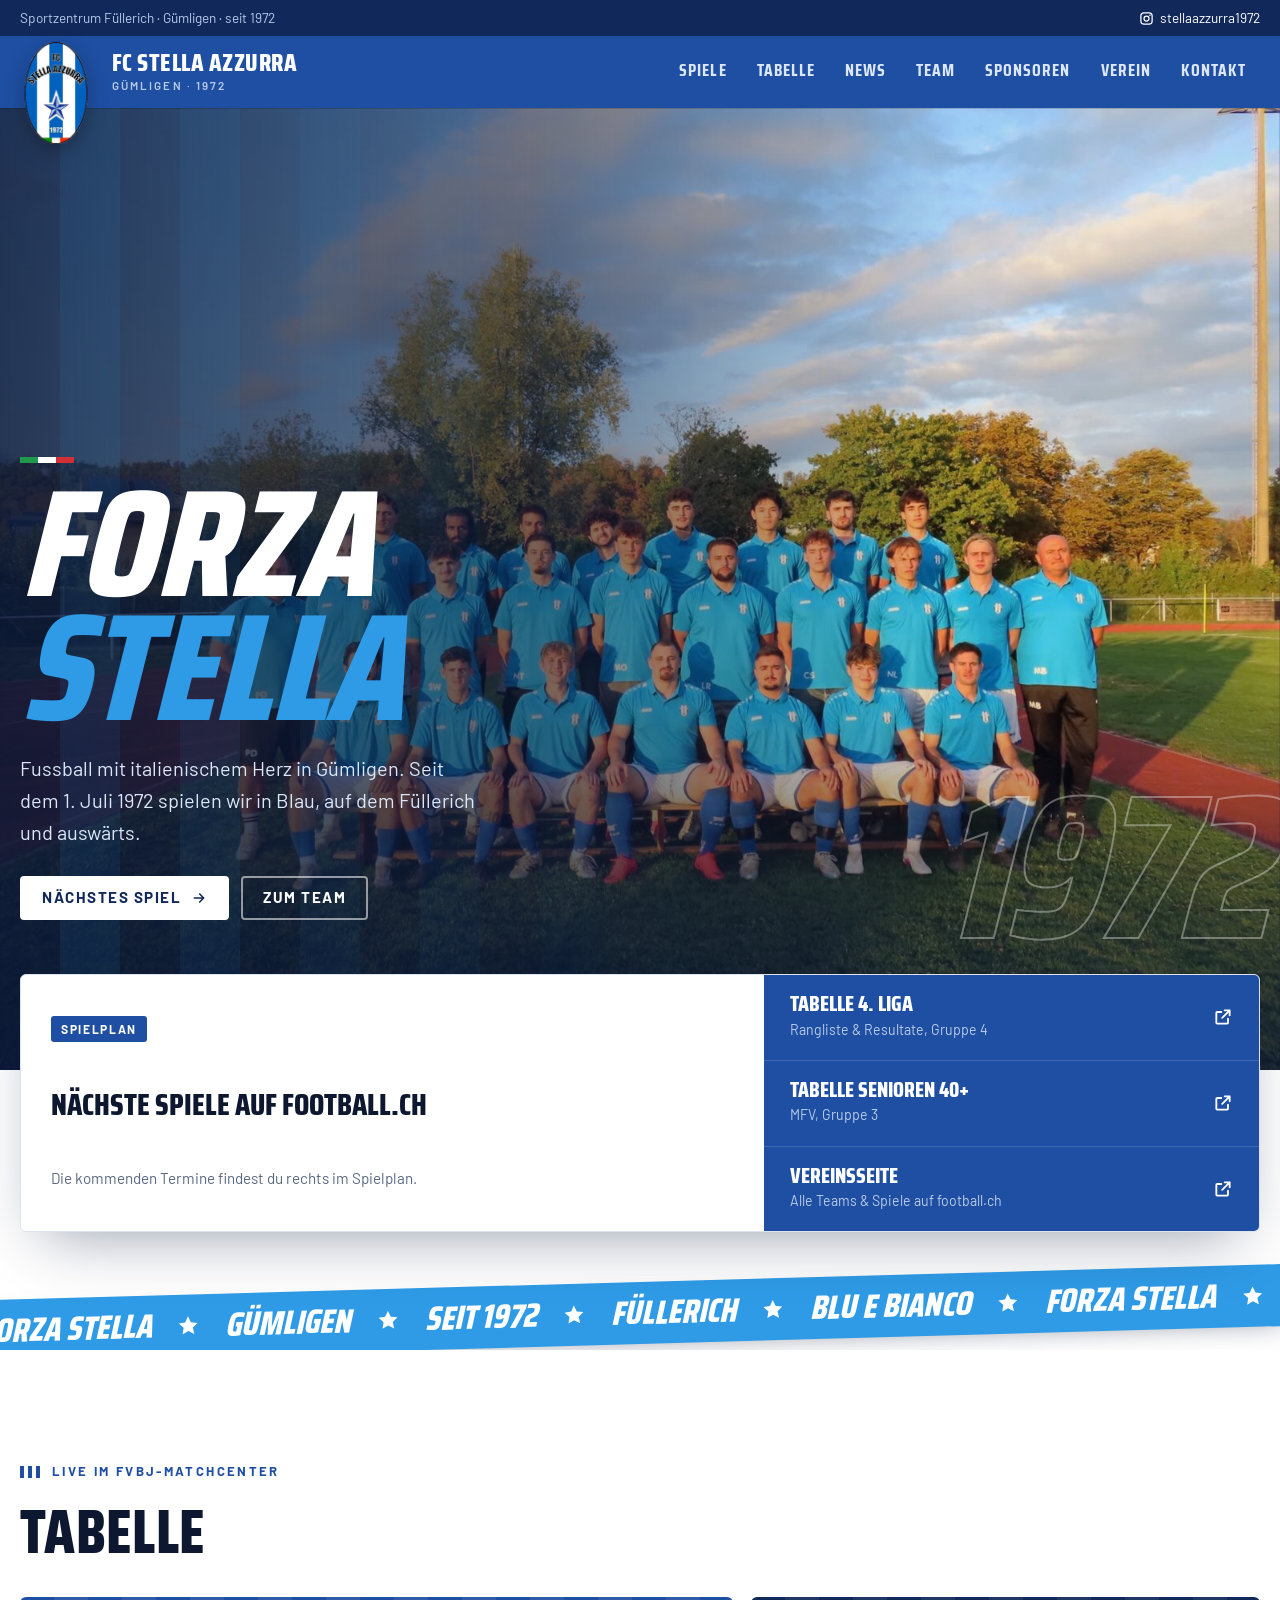
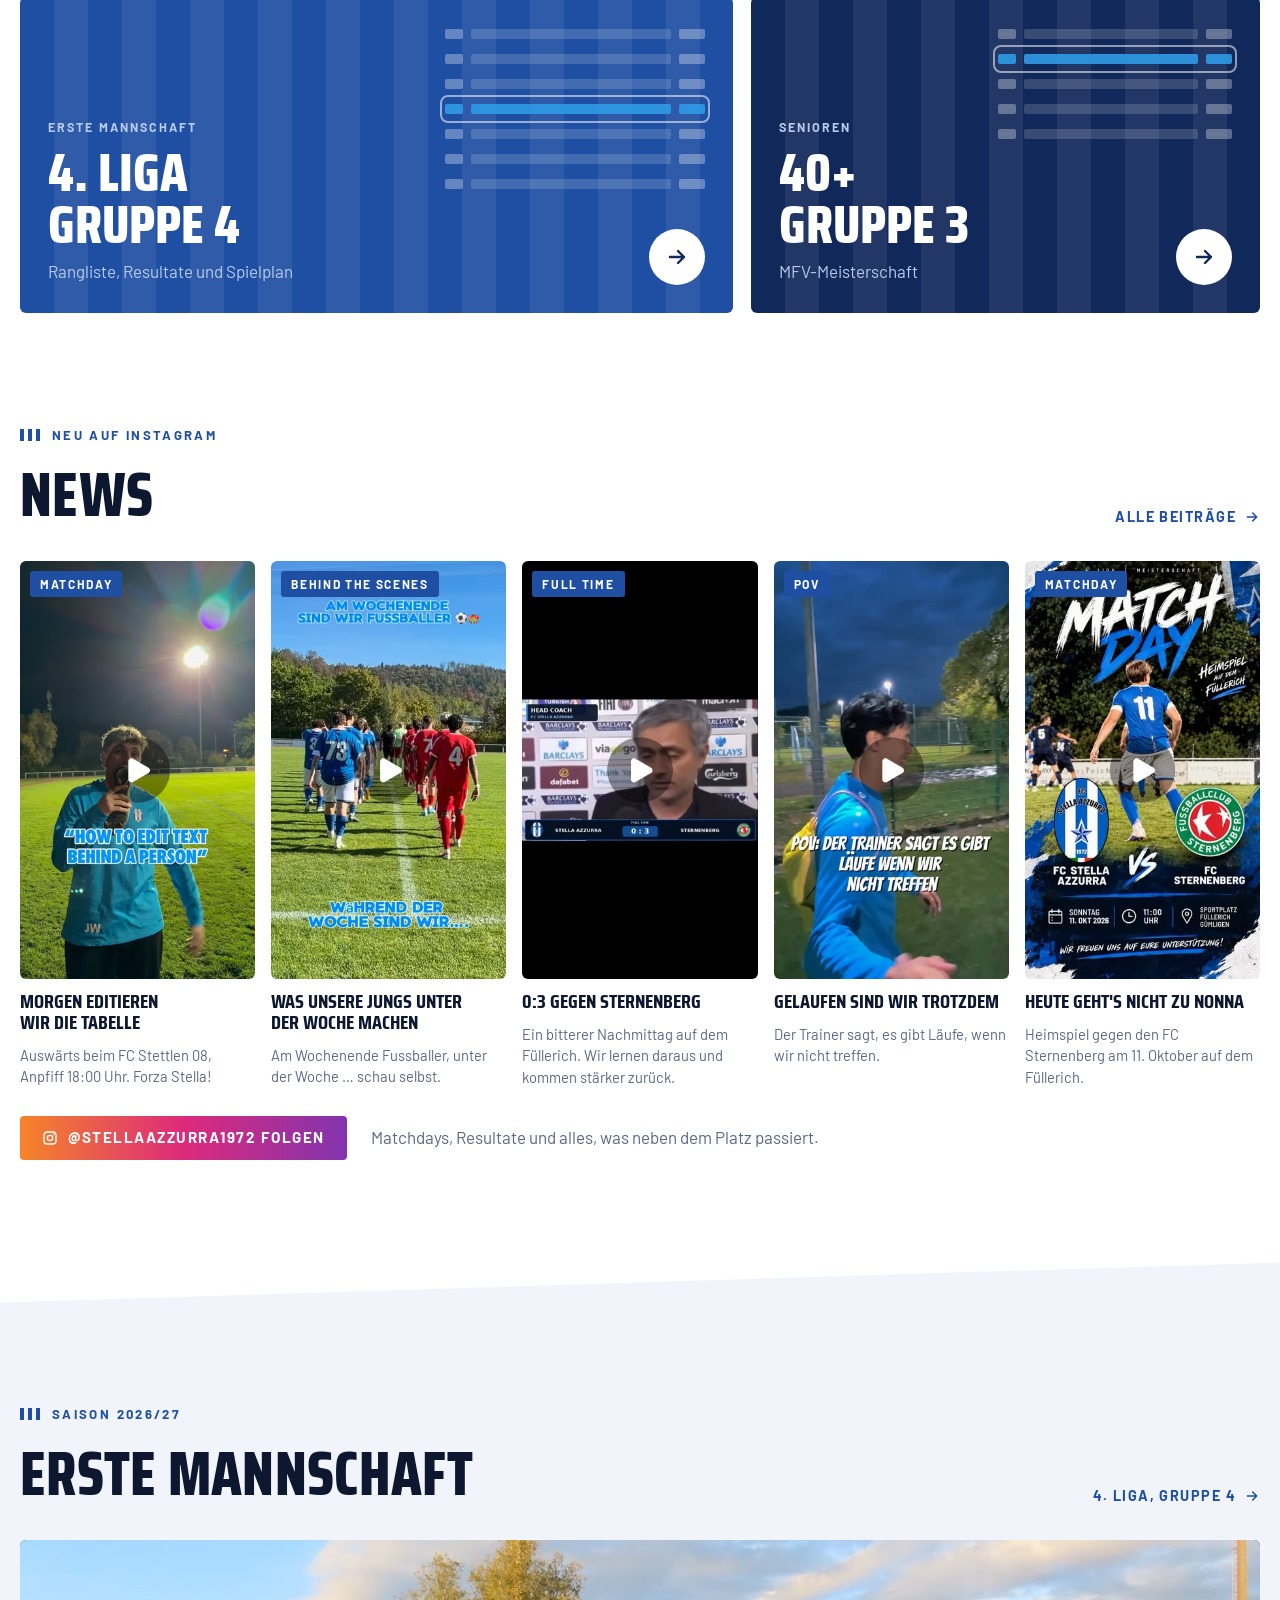
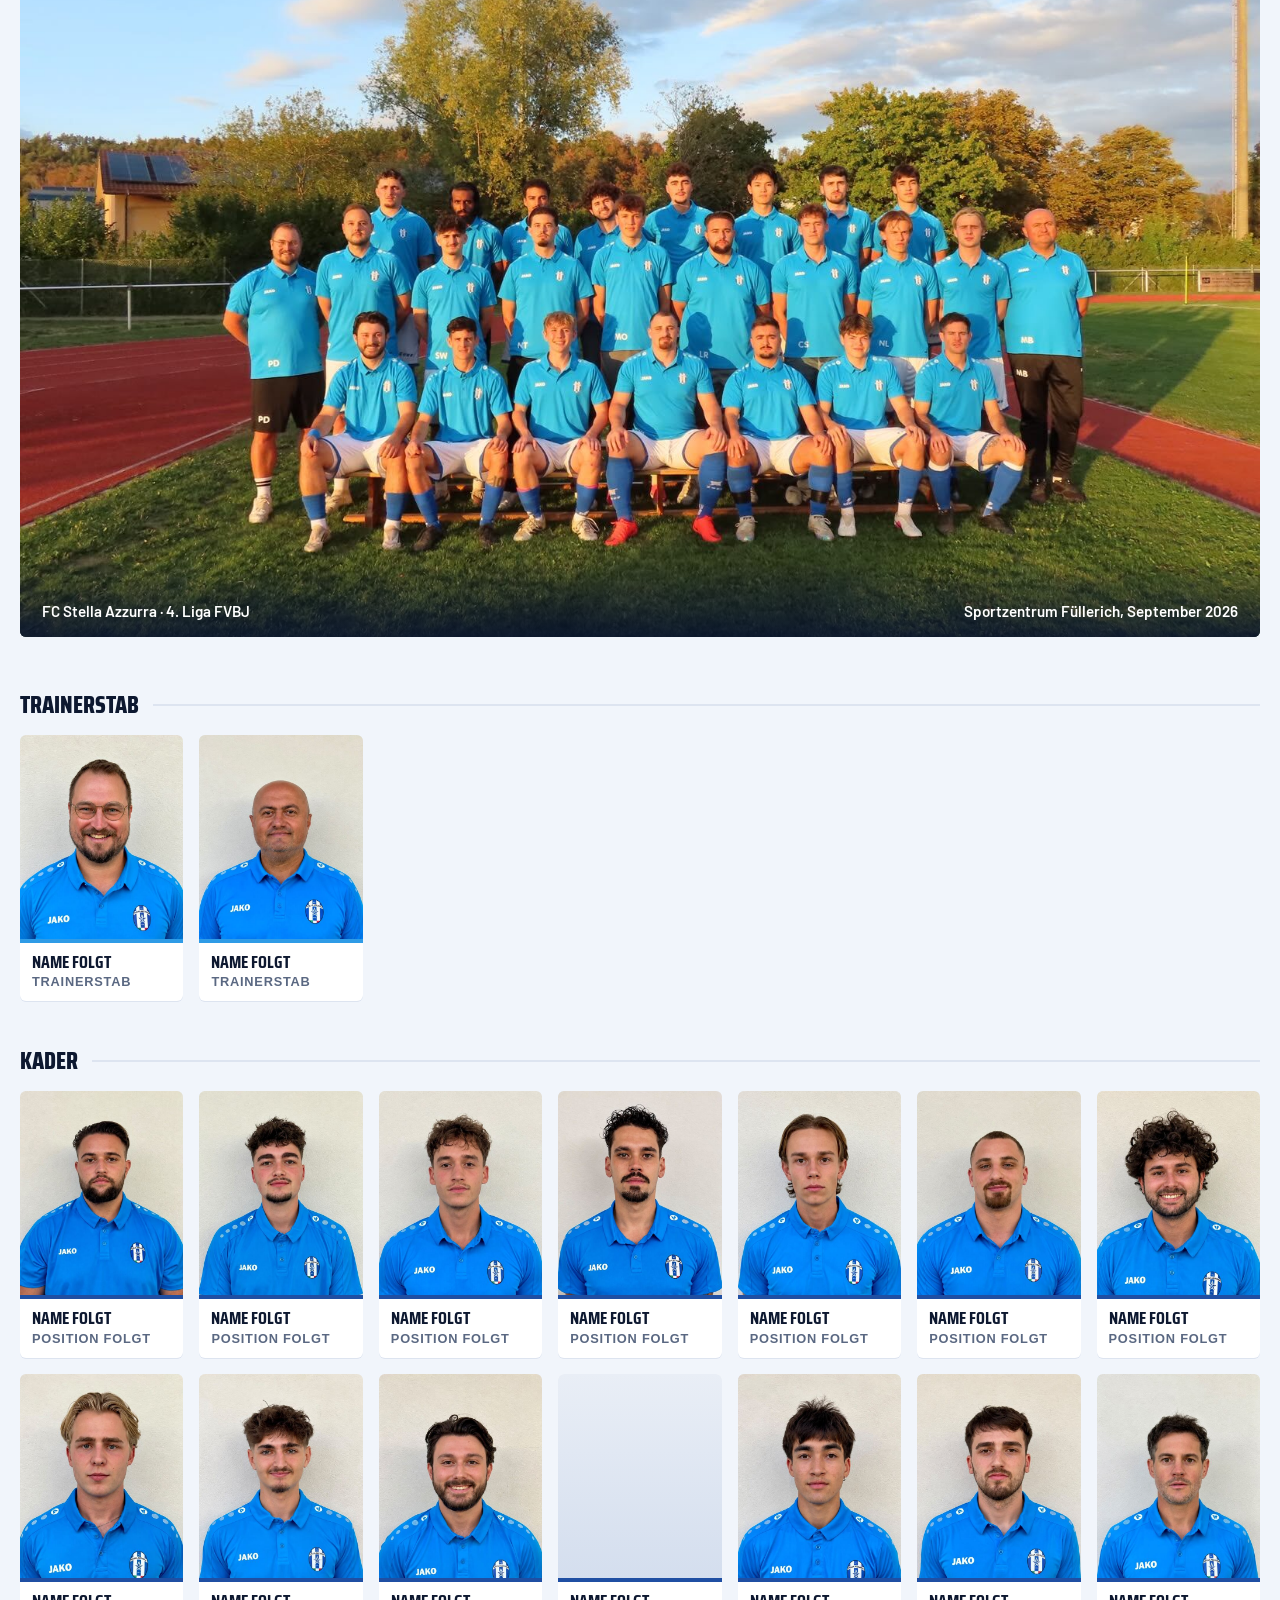
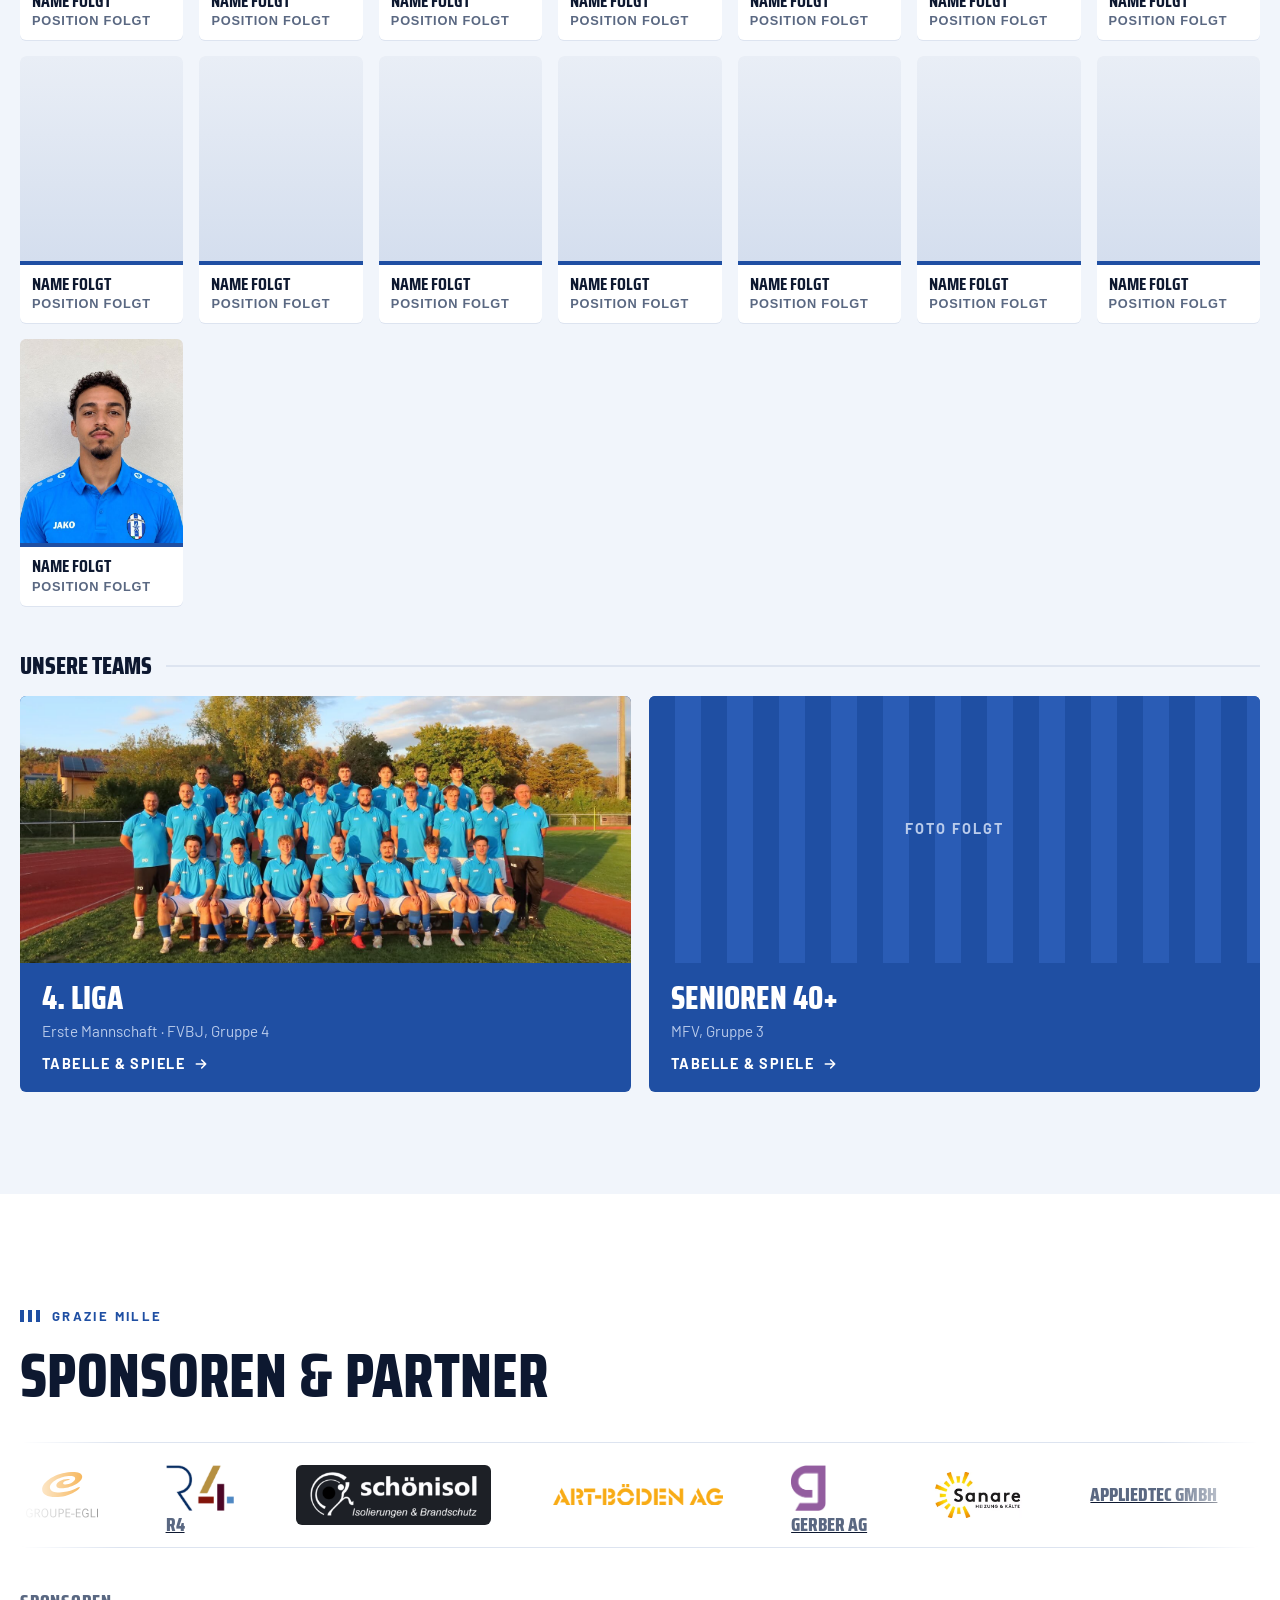
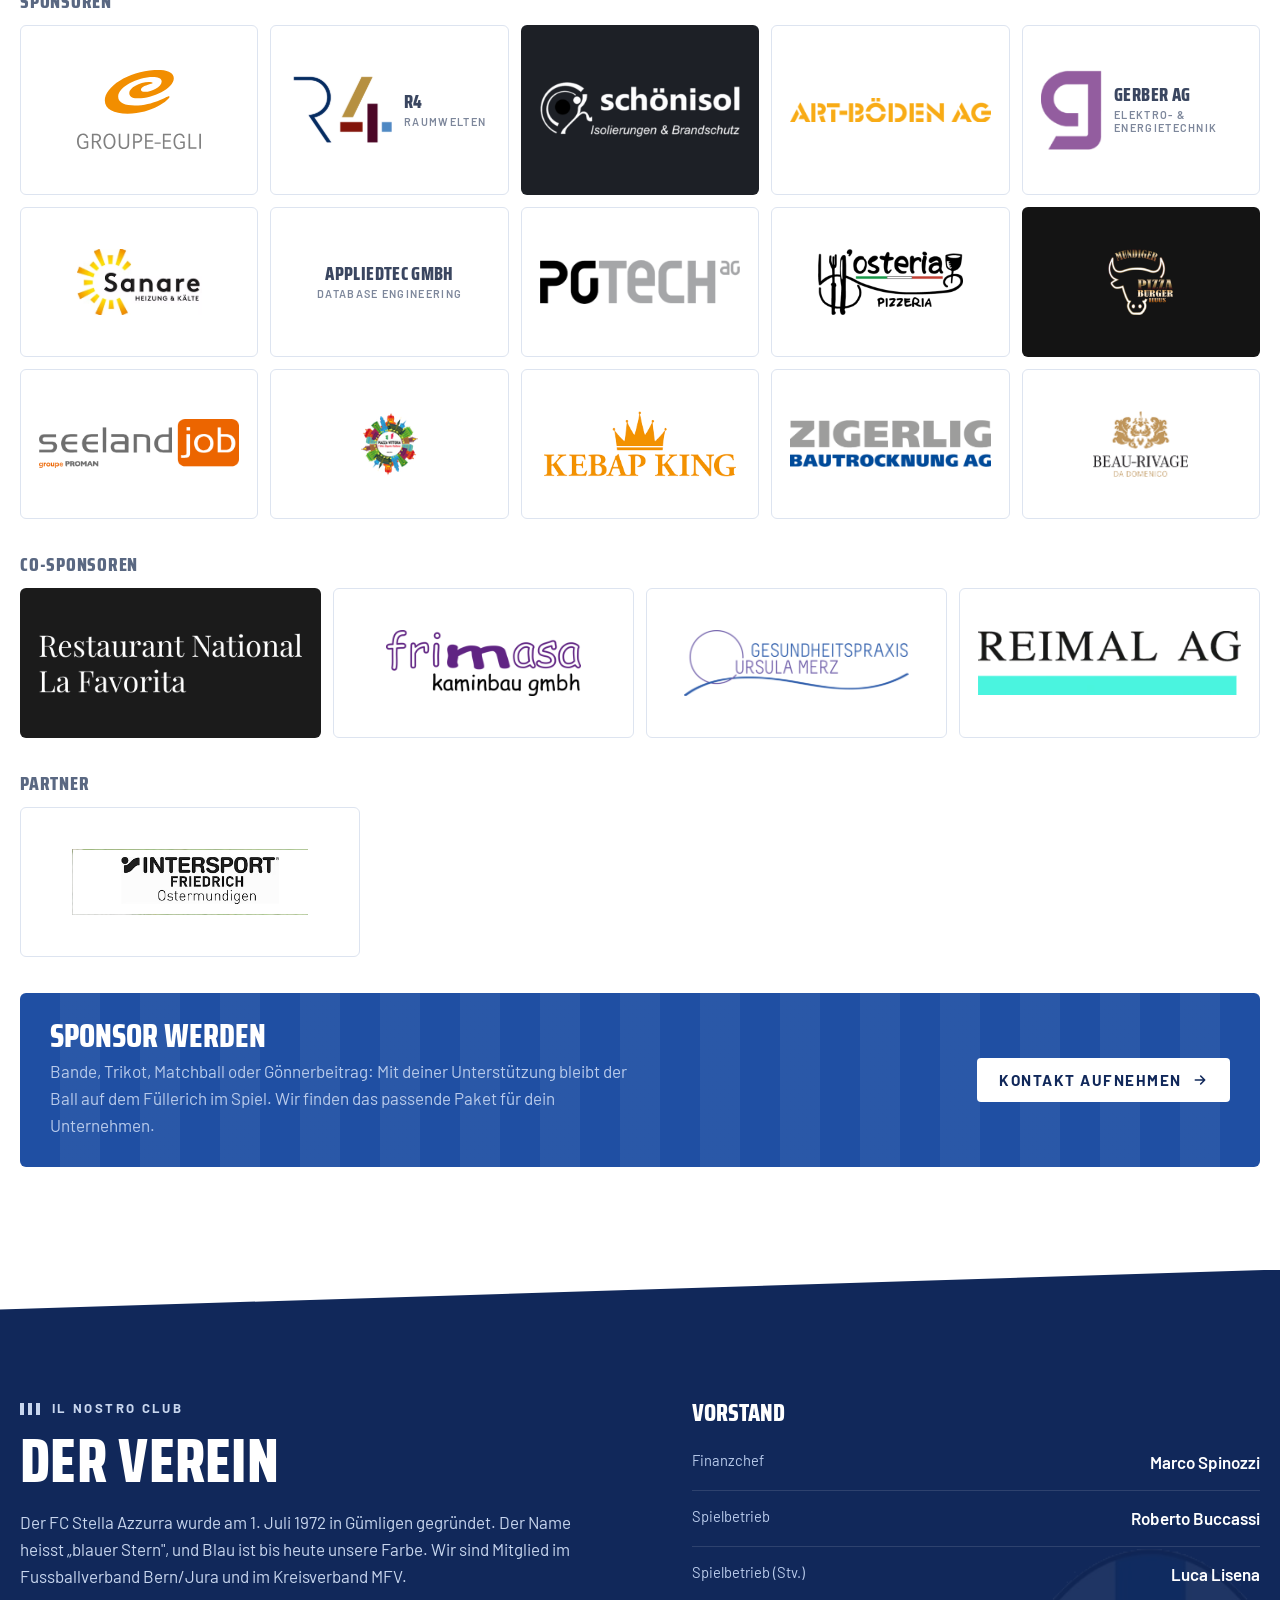
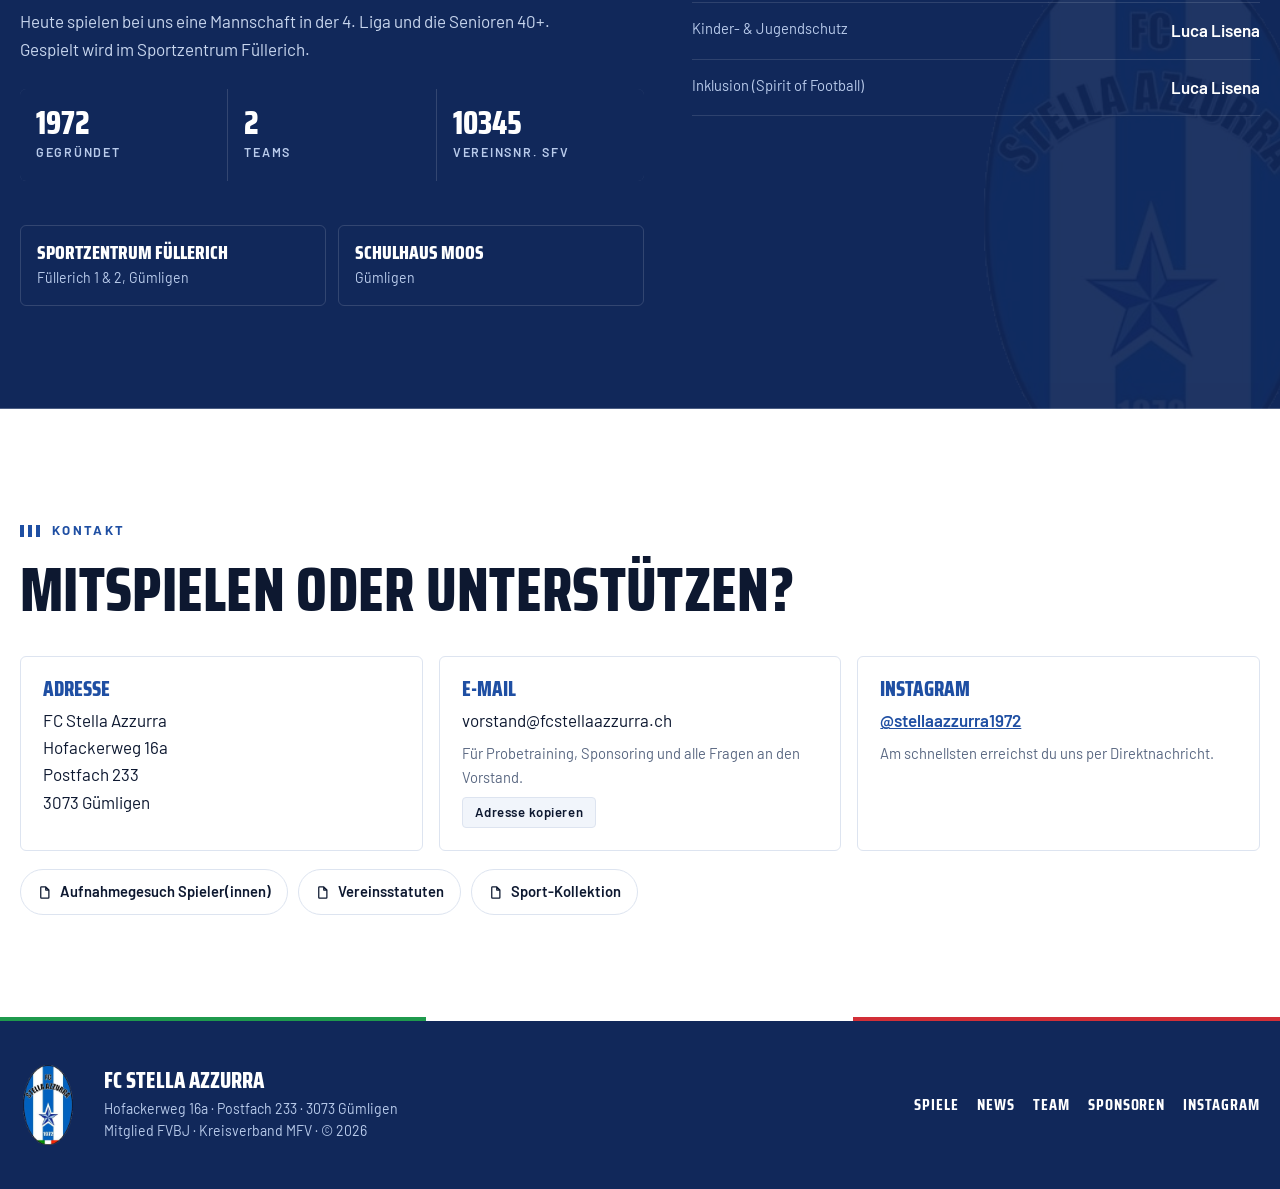
==== commit 55c91f3e: "Tabellen-Links auf FVBJ-Matchcenter umstellen Co-Authored-By: Claude Opus 5.5 <noreply@anthropic.com" ====
--- a/index.html
+++ b/index.html
@@ -427,9 +427,9 @@
           <div class="upnext" id="upnext"><span>Danach:</span> <b>Mi 28.10. · 19:30</b> <span>FC Rubigen – FC Stella Azzurra, Senioren 40+</span></div>
         </div>
         <div class="matchlinks">
-          <a href="https://club.football.ch/de/club/teams/team/resultate-und-rangliste/&amp;v=1377&amp;t=36922" target="_blank" rel="noopener"><div><b>Tabelle 4. Liga</b><span>Rangliste &amp; Resultate, Gruppe 4</span></div><svg><use href="#ext"/></svg></a>
-          <a href="https://club.football.ch/de/club/teams/team/resultate-und-rangliste/&amp;v=1377&amp;t=36923" target="_blank" rel="noopener"><div><b>Tabelle Senioren 40+</b><span>MFV, Gruppe 3</span></div><svg><use href="#ext"/></svg></a>
-          <a href="https://matchcenter.fvbj-afbj.ch/default.aspx?v=1377&amp;oid=6&amp;lng=1&amp;a=rr" target="_blank" rel="noopener"><div><b>Alle Resultate</b><span>Matchcenter FVBJ</span></div><svg><use href="#ext"/></svg></a>
+          <a href="https://matchcenter.fvbj-afbj.ch/default.aspx?v=1377&amp;oid=6&amp;lng=1&amp;a=rr" target="_blank" rel="noopener"><div><b>Tabelle 4. Liga</b><span>Rangliste &amp; Resultate, Gruppe 4</span></div><svg><use href="#ext"/></svg></a>
+          <a href="https://matchcenter.fvbj-afbj.ch/default.aspx?v=1377&amp;oid=6&amp;lng=1&amp;t=36923&amp;a=trr" target="_blank" rel="noopener"><div><b>Tabelle Senioren 40+</b><span>MFV, Gruppe 3</span></div><svg><use href="#ext"/></svg></a>
+          <a href="https://club.football.ch/fcstellaazzurra" target="_blank" rel="noopener"><div><b>Vereinsseite</b><span>Alle Teams &amp; Spiele auf football.ch</span></div><svg><use href="#ext"/></svg></a>
         </div>
       </div>
     </div>
@@ -440,15 +440,15 @@
   <section class="sec" id="tabelle" style="padding-bottom:0">
     <div class="wrap">
       <div class="sec-head rv">
-        <div><p class="kicker">Live auf football.ch</p><h2>Tabelle</h2></div>
+        <div><p class="kicker">Live im FVBJ-Matchcenter</p><h2>Tabelle</h2></div>
       </div>
       <div class="rv tables">
-        <a class="ttile" href="https://club.football.ch/de/club/teams/team/resultate-und-rangliste/&amp;v=1377&amp;t=36922" target="_blank" rel="noopener" aria-label="Tabelle 4. Liga Gruppe 4 auf football.ch öffnen">
+        <a class="ttile" href="https://matchcenter.fvbj-afbj.ch/default.aspx?v=1377&amp;oid=6&amp;lng=1&amp;a=rr" target="_blank" rel="noopener" aria-label="Tabelle 4. Liga im FVBJ-Matchcenter öffnen">
           <div class="rows" aria-hidden="true"><i><span></span></i><i><span></span></i><i><span></span></i><i class="us"><span></span></i><i><span></span></i><i><span></span></i><i><span></span></i></div>
           <div><small>Erste Mannschaft</small><h3>4. Liga<br>Gruppe 4</h3><p>Rangliste, Resultate und Spielplan</p></div>
           <span class="go"><svg><use href="#arrow"/></svg></span>
         </a>
-        <a class="ttile alt" href="https://club.football.ch/de/club/teams/team/resultate-und-rangliste/&amp;v=1377&amp;t=36923" target="_blank" rel="noopener" aria-label="Tabelle Senioren 40+ auf football.ch öffnen">
+        <a class="ttile alt" href="https://matchcenter.fvbj-afbj.ch/default.aspx?v=1377&amp;oid=6&amp;lng=1&amp;t=36923&amp;a=trr" target="_blank" rel="noopener" aria-label="Tabelle Senioren 40+ im FVBJ-Matchcenter öffnen">
           <div class="rows" aria-hidden="true"><i><span></span></i><i class="us"><span></span></i><i><span></span></i><i><span></span></i><i><span></span></i></div>
           <div><small>Senioren</small><h3>40+<br>Gruppe 3</h3><p>MFV-Meisterschaft</p></div>
           <span class="go"><svg><use href="#arrow"/></svg></span>
@@ -501,7 +501,7 @@
     <div class="wrap">
       <div class="sec-head rv">
         <div><p class="kicker">Saison 2026/27</p><h2>Erste Mannschaft</h2></div>
-        <a class="more" href="https://club.football.ch/de/club/teams/team/resultate-und-rangliste/&amp;v=1377&amp;t=36922" target="_blank" rel="noopener">4. Liga, Gruppe 4 <svg><use href="#arrow"/></svg></a>
+        <a class="more" href="https://matchcenter.fvbj-afbj.ch/default.aspx?v=1377&amp;oid=6&amp;lng=1&amp;a=rr" target="_blank" rel="noopener">4. Liga, Gruppe 4 <svg><use href="#arrow"/></svg></a>
       </div>
       <button class="groupshot" id="groupshot" aria-label="Mannschaftsfoto gross anzeigen">
         <img src="img/team.jpg" alt="Mannschaftsfoto der ersten Mannschaft" loading="lazy">
@@ -515,11 +515,11 @@
 
       <h3 class="squad-title">Unsere Teams</h3>
       <div class="rv teams2">
-        <a class="tcard" href="https://club.football.ch/de/club/teams/team/resultate-und-rangliste/&amp;v=1377&amp;t=36922" target="_blank" rel="noopener">
+        <a class="tcard" href="https://matchcenter.fvbj-afbj.ch/default.aspx?v=1377&amp;oid=6&amp;lng=1&amp;a=rr" target="_blank" rel="noopener">
           <div class="tv"><img src="img/team.jpg" alt="" loading="lazy"></div>
           <div class="tb"><h3>4. Liga</h3><p>Erste Mannschaft · FVBJ, Gruppe 4</p><span class="more">Tabelle &amp; Spiele <svg><use href="#arrow"/></svg></span></div>
         </a>
-        <a class="tcard" href="https://club.football.ch/de/club/teams/team/resultate-und-rangliste/&amp;v=1377&amp;t=36923" target="_blank" rel="noopener">
+        <a class="tcard" href="https://matchcenter.fvbj-afbj.ch/default.aspx?v=1377&amp;oid=6&amp;lng=1&amp;t=36923&amp;a=trr" target="_blank" rel="noopener">
           <div class="tv empty">Foto folgt</div>
           <div class="tb"><h3>Senioren 40+</h3><p>MFV, Gruppe 3</p><span class="more">Tabelle &amp; Spiele <svg><use href="#arrow"/></svg></span></div>
         </a>
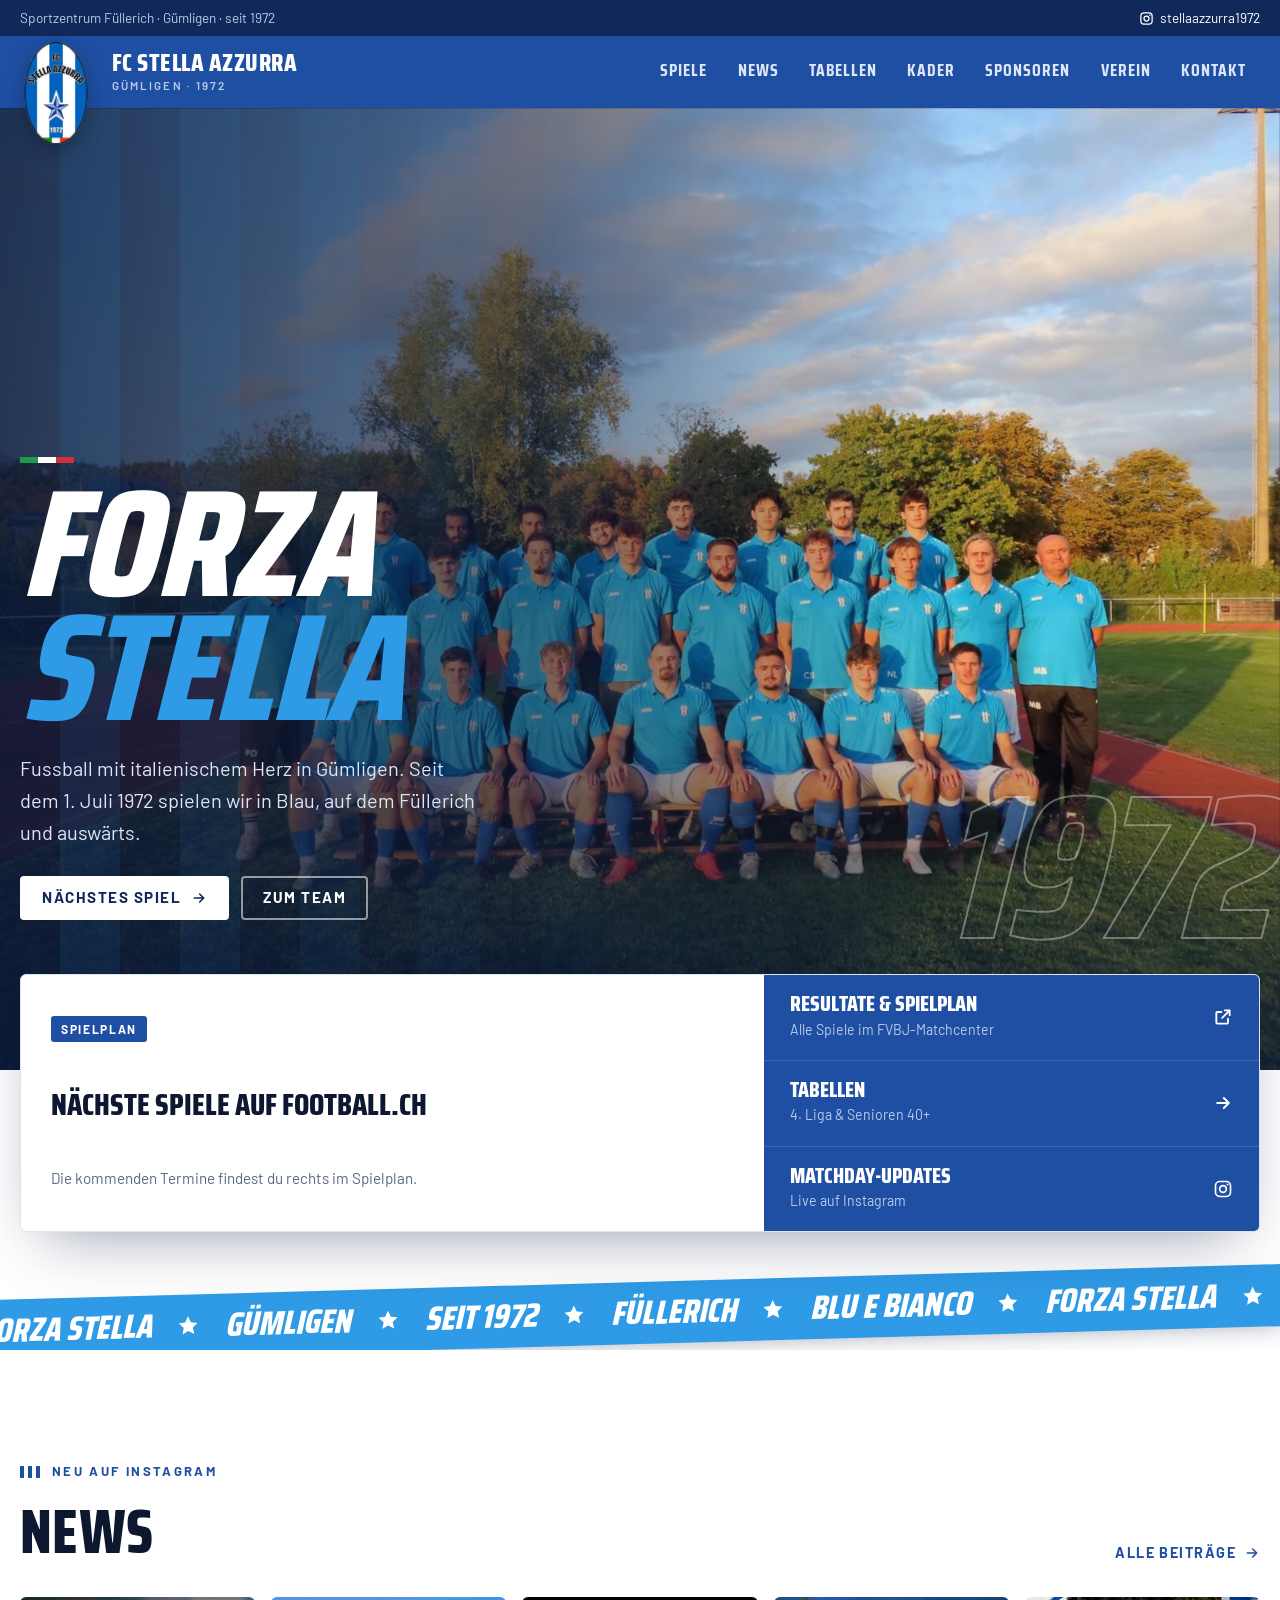
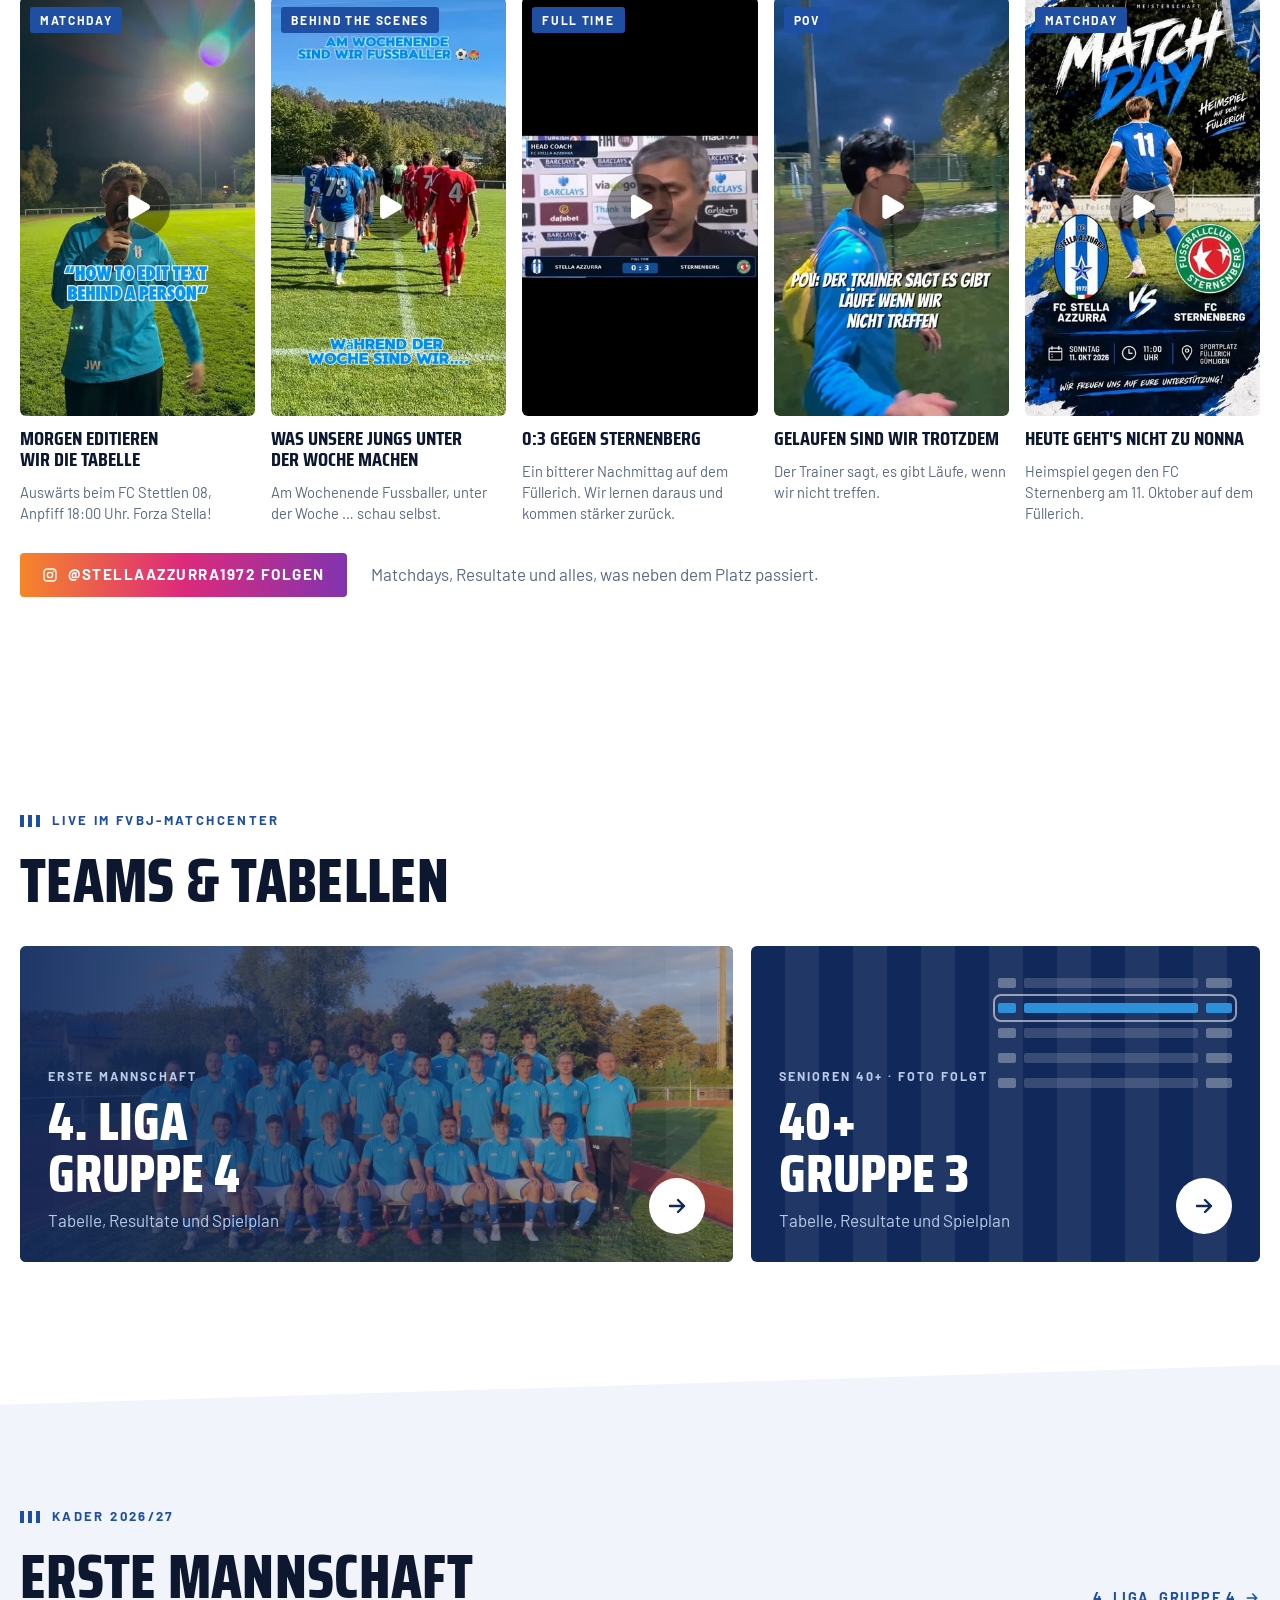
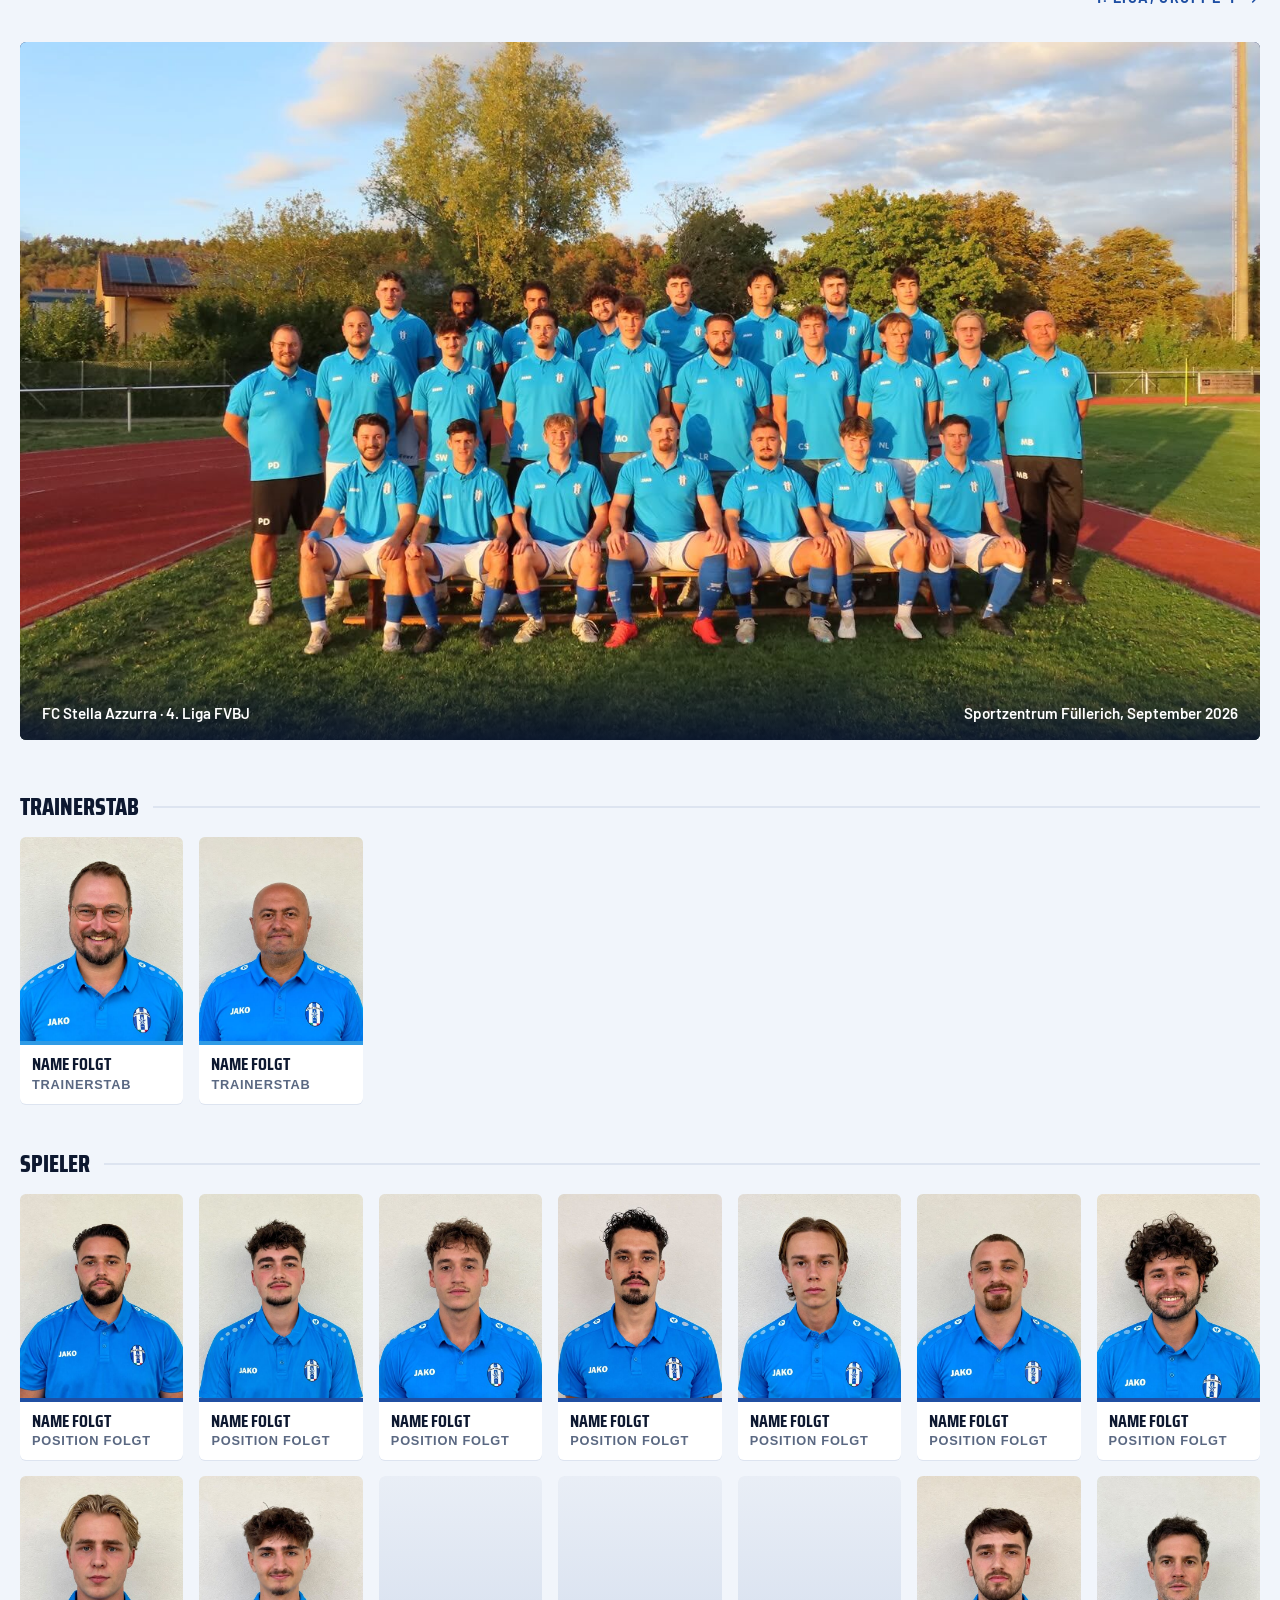
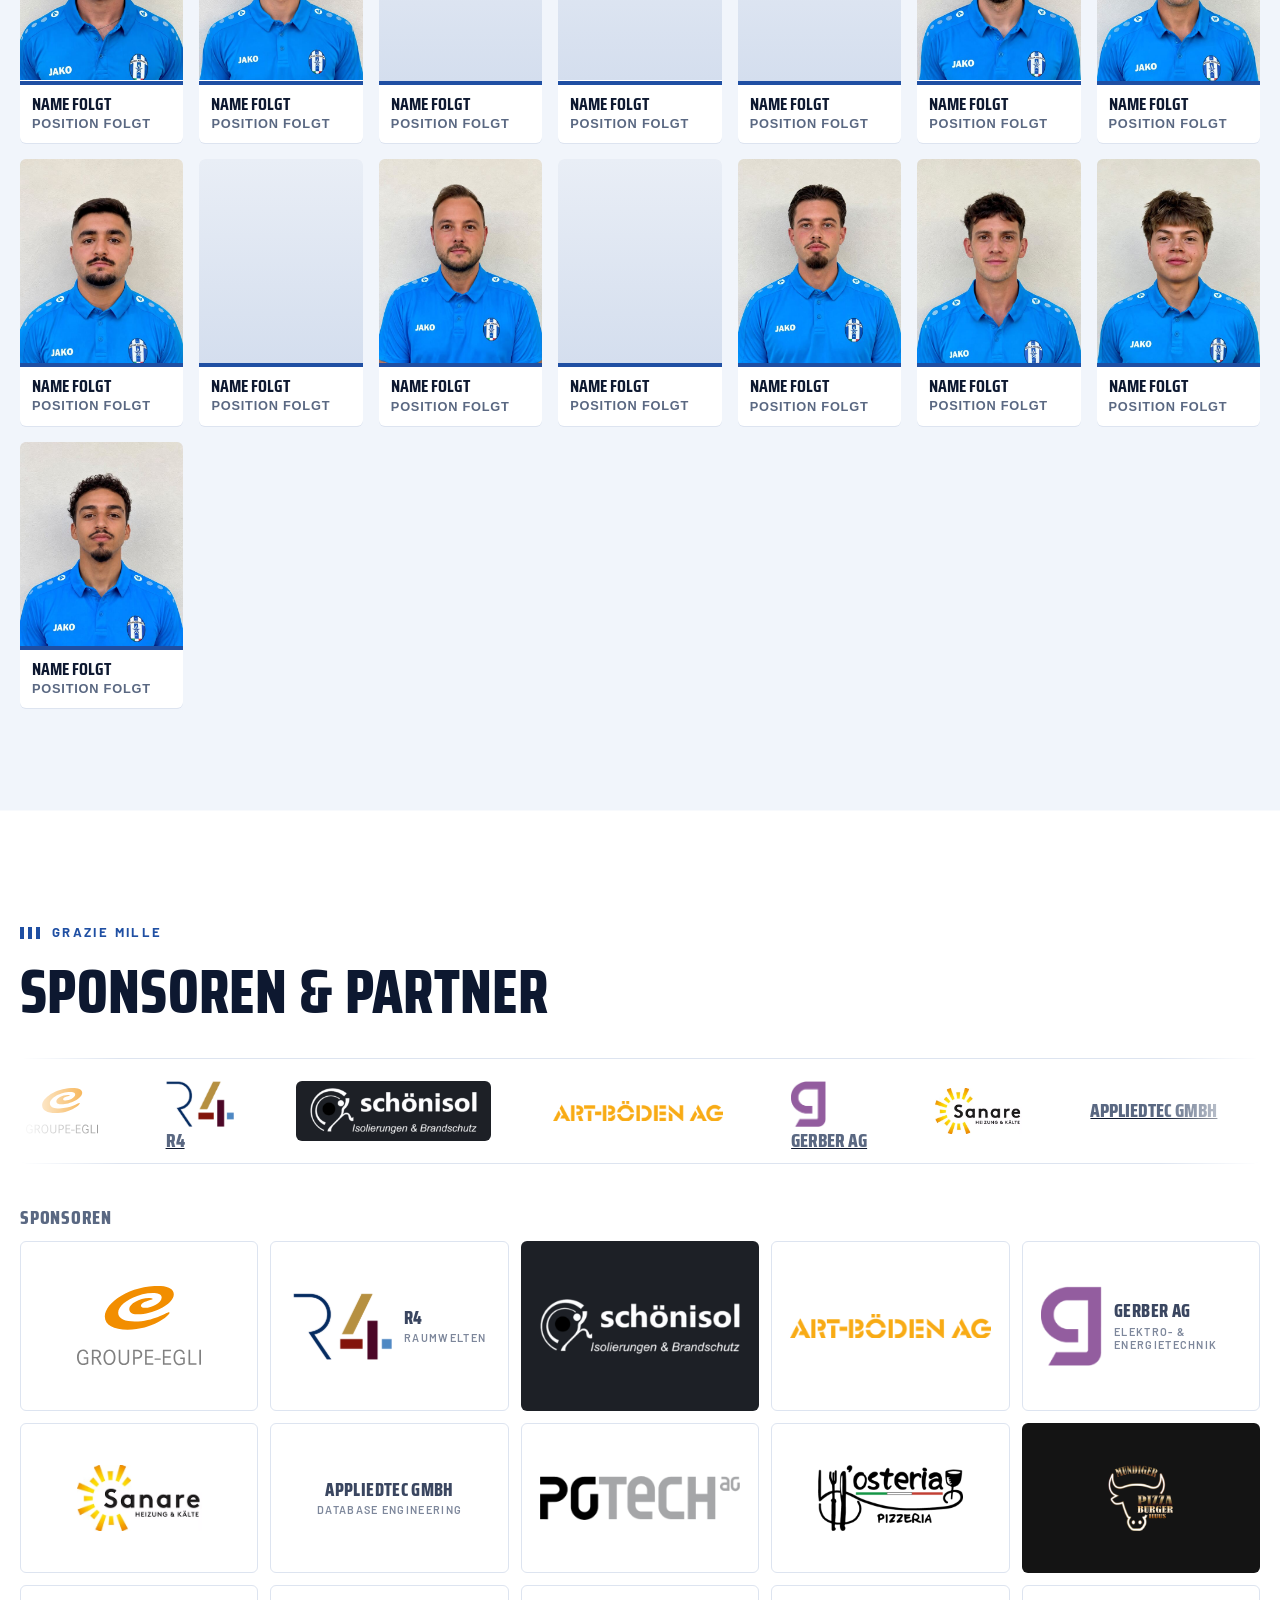
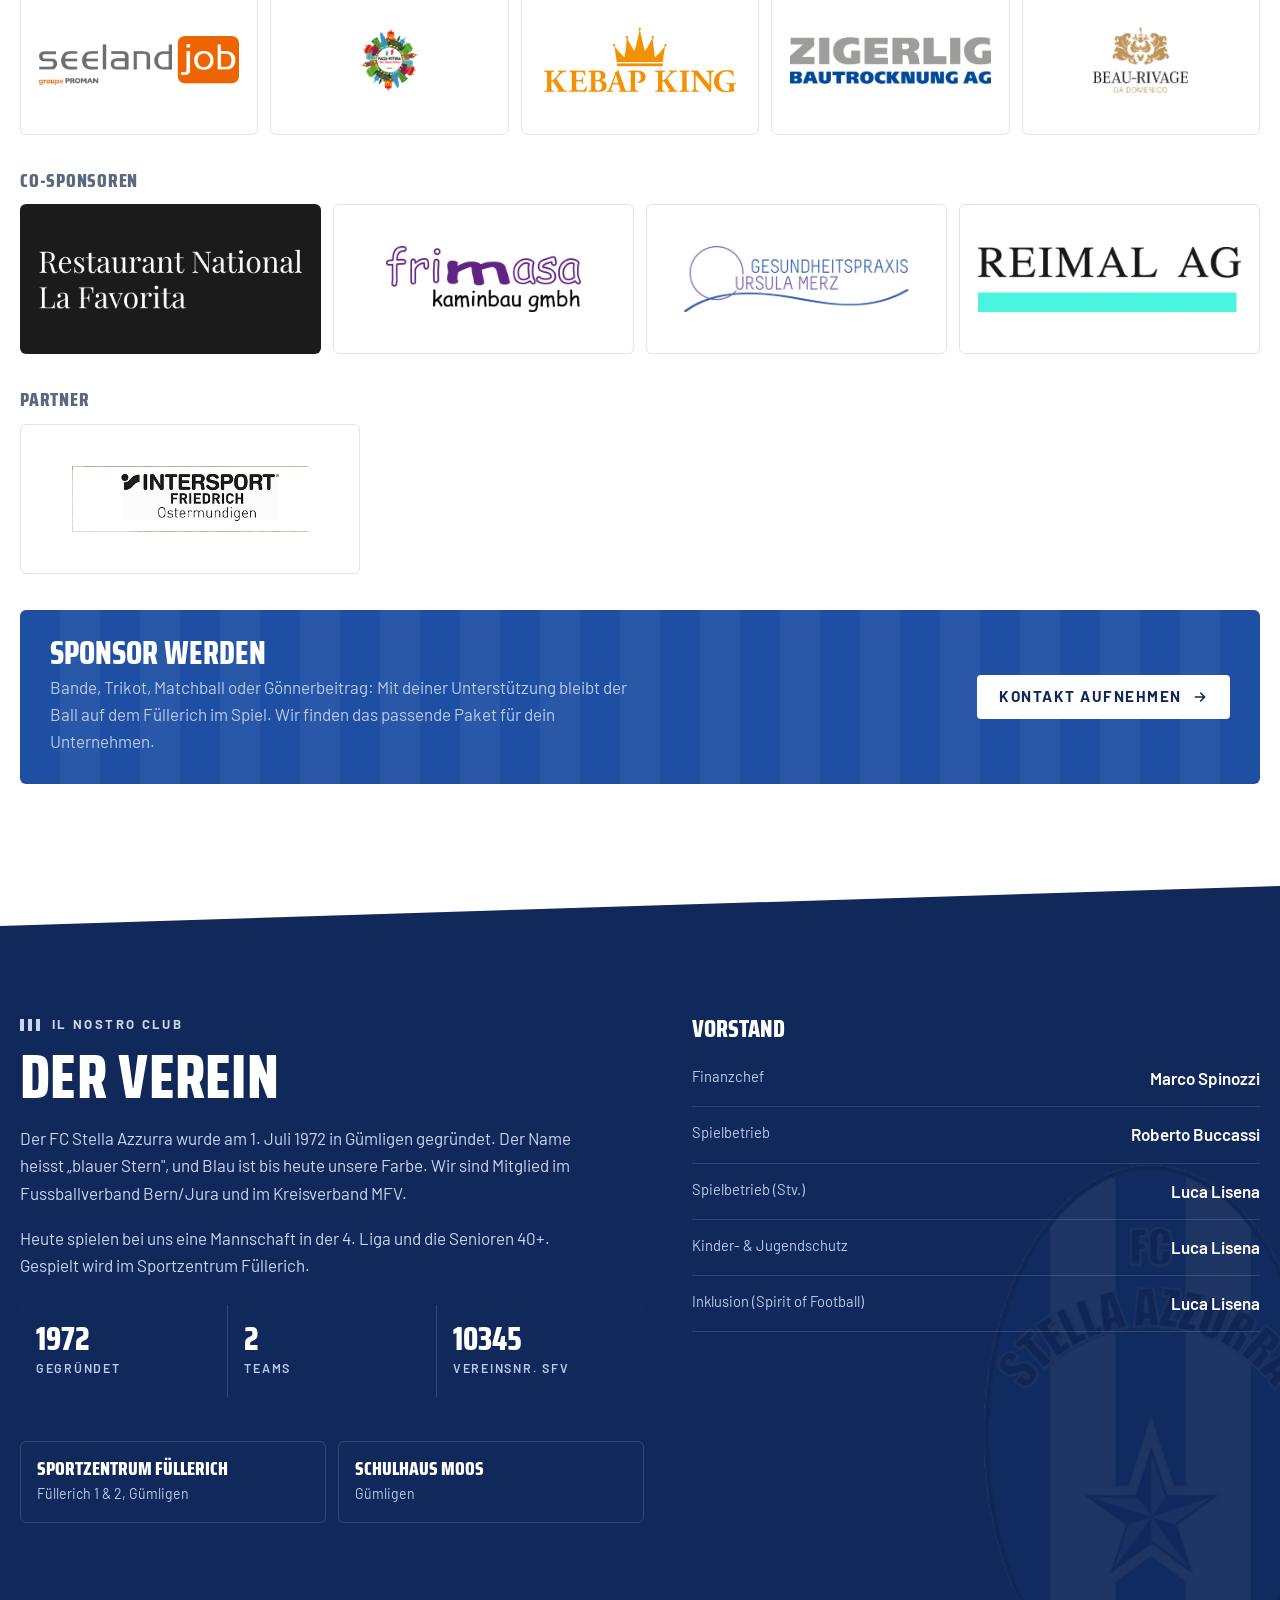
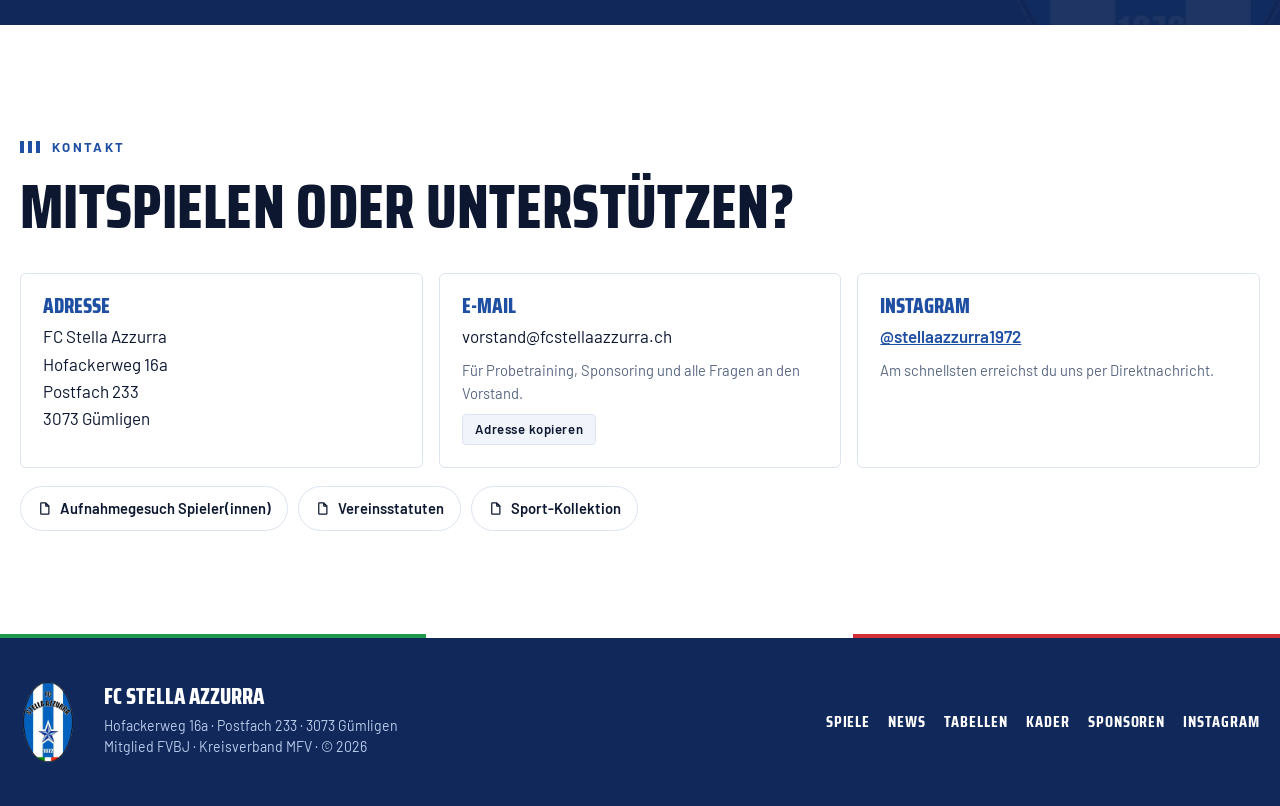
==== commit e5565a8d: "Seite neu geordnet: Spiele, News, Teams & Tabellen, Kader Doppelte Tabellen-Links entfernt, Navigati" ====
--- a/index.html
+++ b/index.html
@@ -143,6 +143,9 @@
 .ttile { position: relative; display: grid; grid-template-columns: 1fr auto; align-items: end; gap: 18px; min-height: 260px; padding: 28px; border-radius: 6px; overflow: hidden; text-decoration: none; color: #fff; background: var(--royal); isolation: isolate; min-width: 0; transition: transform .25s, box-shadow .25s; }
 .ttile::before { content: ""; position: absolute; inset: 0; z-index: -1; background: repeating-linear-gradient(90deg, transparent 0 34px, rgba(255,255,255,.07) 34px 68px); }
 .ttile.alt { background: var(--royal-deep); }
+.ttile .bgimg { position: absolute; inset: 0; width: 100%; height: 100%; object-fit: cover; object-position: 50% 60%; z-index: -2; transition: transform .6s cubic-bezier(.2,.7,.2,1); }
+.ttile.photo::after { content: ""; position: absolute; inset: 0; z-index: -1; background: linear-gradient(90deg, rgba(17,40,90,.92) 0%, rgba(17,40,90,.6) 55%, rgba(17,40,90,.25) 100%); }
+.ttile.photo:hover .bgimg { transform: scale(1.05); }
 .ttile:hover { transform: translateY(-4px); box-shadow: 0 24px 40px -22px rgba(9,25,60,.6); }
 .ttile > * { min-width: 0; }
 .ttile .rows { position: absolute; right: 28px; top: 28px; width: min(46%, 260px); display: grid; gap: 7px; opacity: .9; z-index: -1; }
@@ -380,9 +383,9 @@
     <nav class="links" id="mainnav" aria-label="Hauptnavigation">
       <ul>
         <li><a href="#spiele">Spiele</a></li>
-        <li><a href="#tabelle">Tabelle</a></li>
         <li><a href="#news">News</a></li>
-        <li><a href="#team">Team</a></li>
+        <li><a href="#teams">Tabellen</a></li>
+        <li><a href="#kader">Kader</a></li>
         <li><a href="#sponsoren">Sponsoren</a></li>
         <li><a href="#verein">Verein</a></li>
         <li><a href="#kontakt">Kontakt</a></li>
@@ -402,7 +405,7 @@
       <p>Fussball mit italienischem Herz in Gümligen. Seit dem 1. Juli 1972 spielen wir in Blau, auf dem Füllerich und auswärts.</p>
       <div class="cta">
         <a class="btn btn-white" href="#spiele">Nächstes Spiel <svg><use href="#arrow"/></svg></a>
-        <a class="btn btn-line" href="#team">Zum Team</a>
+        <a class="btn btn-line" href="#kader">Zum Team</a>
       </div>
     </div>
   </section>
@@ -427,35 +430,15 @@
           <div class="upnext" id="upnext"><span>Danach:</span> <b>Mi 28.10. · 19:30</b> <span>FC Rubigen – FC Stella Azzurra, Senioren 40+</span></div>
         </div>
         <div class="matchlinks">
-          <a href="https://matchcenter.fvbj-afbj.ch/default.aspx?v=1377&amp;oid=6&amp;lng=1&amp;a=rr" target="_blank" rel="noopener"><div><b>Tabelle 4. Liga</b><span>Rangliste &amp; Resultate, Gruppe 4</span></div><svg><use href="#ext"/></svg></a>
-          <a href="https://matchcenter.fvbj-afbj.ch/default.aspx?v=1377&amp;oid=6&amp;lng=1&amp;t=36923&amp;a=trr" target="_blank" rel="noopener"><div><b>Tabelle Senioren 40+</b><span>MFV, Gruppe 3</span></div><svg><use href="#ext"/></svg></a>
-          <a href="https://club.football.ch/fcstellaazzurra" target="_blank" rel="noopener"><div><b>Vereinsseite</b><span>Alle Teams &amp; Spiele auf football.ch</span></div><svg><use href="#ext"/></svg></a>
+          <a href="https://matchcenter.fvbj-afbj.ch/default.aspx?v=1377&amp;oid=6&amp;lng=1&amp;a=rr" target="_blank" rel="noopener"><div><b>Resultate &amp; Spielplan</b><span>Alle Spiele im FVBJ-Matchcenter</span></div><svg><use href="#ext"/></svg></a>
+          <a href="#teams"><div><b>Tabellen</b><span>4. Liga &amp; Senioren 40+</span></div><svg><use href="#arrow"/></svg></a>
+          <a href="https://www.instagram.com/stellaazzurra1972/" target="_blank" rel="noopener"><div><b>Matchday-Updates</b><span>Live auf Instagram</span></div><svg><use href="#ig"/></svg></a>
         </div>
       </div>
     </div>
   </div>
 
   <div class="tickerwrap" aria-hidden="true"><div class="ticker"><div class="track"><span>Forza Stella<svg><use href="#star"/></svg></span><span>Gümligen<svg><use href="#star"/></svg></span><span>Seit 1972<svg><use href="#star"/></svg></span><span>Füllerich<svg><use href="#star"/></svg></span><span>Blu e bianco<svg><use href="#star"/></svg></span><span>Forza Stella<svg><use href="#star"/></svg></span><span>Gümligen<svg><use href="#star"/></svg></span><span>Seit 1972<svg><use href="#star"/></svg></span><span>Füllerich<svg><use href="#star"/></svg></span><span>Blu e bianco<svg><use href="#star"/></svg></span><span>Forza Stella<svg><use href="#star"/></svg></span><span>Gümligen<svg><use href="#star"/></svg></span><span>Seit 1972<svg><use href="#star"/></svg></span><span>Füllerich<svg><use href="#star"/></svg></span><span>Blu e bianco<svg><use href="#star"/></svg></span><span>Forza Stella<svg><use href="#star"/></svg></span><span>Gümligen<svg><use href="#star"/></svg></span><span>Seit 1972<svg><use href="#star"/></svg></span><span>Füllerich<svg><use href="#star"/></svg></span><span>Blu e bianco<svg><use href="#star"/></svg></span></div></div></div>
-
-  <section class="sec" id="tabelle" style="padding-bottom:0">
-    <div class="wrap">
-      <div class="sec-head rv">
-        <div><p class="kicker">Live im FVBJ-Matchcenter</p><h2>Tabelle</h2></div>
-      </div>
-      <div class="rv tables">
-        <a class="ttile" href="https://matchcenter.fvbj-afbj.ch/default.aspx?v=1377&amp;oid=6&amp;lng=1&amp;a=rr" target="_blank" rel="noopener" aria-label="Tabelle 4. Liga im FVBJ-Matchcenter öffnen">
-          <div class="rows" aria-hidden="true"><i><span></span></i><i><span></span></i><i><span></span></i><i class="us"><span></span></i><i><span></span></i><i><span></span></i><i><span></span></i></div>
-          <div><small>Erste Mannschaft</small><h3>4. Liga<br>Gruppe 4</h3><p>Rangliste, Resultate und Spielplan</p></div>
-          <span class="go"><svg><use href="#arrow"/></svg></span>
-        </a>
-        <a class="ttile alt" href="https://matchcenter.fvbj-afbj.ch/default.aspx?v=1377&amp;oid=6&amp;lng=1&amp;t=36923&amp;a=trr" target="_blank" rel="noopener" aria-label="Tabelle Senioren 40+ im FVBJ-Matchcenter öffnen">
-          <div class="rows" aria-hidden="true"><i><span></span></i><i class="us"><span></span></i><i><span></span></i><i><span></span></i><i><span></span></i></div>
-          <div><small>Senioren</small><h3>40+<br>Gruppe 3</h3><p>MFV-Meisterschaft</p></div>
-          <span class="go"><svg><use href="#arrow"/></svg></span>
-        </a>
-      </div>
-    </div>
-  </section>
 
   <section class="sec" id="news">
     <div class="wrap">
@@ -497,10 +480,30 @@
     </div>
   </section>
 
-  <section class="sec team-band" id="team">
+  <section class="sec" id="teams">
     <div class="wrap">
       <div class="sec-head rv">
-        <div><p class="kicker">Saison 2026/27</p><h2>Erste Mannschaft</h2></div>
+        <div><p class="kicker">Live im FVBJ-Matchcenter</p><h2>Teams &amp; Tabellen</h2></div>
+      </div>
+      <div class="rv tables">
+        <a class="ttile photo" href="https://matchcenter.fvbj-afbj.ch/default.aspx?v=1377&amp;oid=6&amp;lng=1&amp;a=rr" target="_blank" rel="noopener" aria-label="Tabelle und Spiele 4. Liga im FVBJ-Matchcenter öffnen">
+          <img class="bgimg" src="img/team.jpg" alt="" loading="lazy">
+          <div><small>Erste Mannschaft</small><h3>4. Liga<br>Gruppe 4</h3><p>Tabelle, Resultate und Spielplan</p></div>
+          <span class="go"><svg><use href="#arrow"/></svg></span>
+        </a>
+        <a class="ttile alt" href="https://matchcenter.fvbj-afbj.ch/default.aspx?v=1377&amp;oid=6&amp;lng=1&amp;t=36923&amp;a=trr" target="_blank" rel="noopener" aria-label="Tabelle und Spiele Senioren 40+ im FVBJ-Matchcenter öffnen">
+          <div class="rows" aria-hidden="true"><i><span></span></i><i class="us"><span></span></i><i><span></span></i><i><span></span></i><i><span></span></i></div>
+          <div><small>Senioren 40+ · Foto folgt</small><h3>40+<br>Gruppe 3</h3><p>Tabelle, Resultate und Spielplan</p></div>
+          <span class="go"><svg><use href="#arrow"/></svg></span>
+        </a>
+      </div>
+    </div>
+  </section>
+
+  <section class="sec team-band" id="kader">
+    <div class="wrap">
+      <div class="sec-head rv">
+        <div><p class="kicker">Kader 2026/27</p><h2>Erste Mannschaft</h2></div>
         <a class="more" href="https://matchcenter.fvbj-afbj.ch/default.aspx?v=1377&amp;oid=6&amp;lng=1&amp;a=rr" target="_blank" rel="noopener">4. Liga, Gruppe 4 <svg><use href="#arrow"/></svg></a>
       </div>
       <button class="groupshot" id="groupshot" aria-label="Mannschaftsfoto gross anzeigen">
@@ -510,20 +513,9 @@
 
       <h3 class="squad-title">Trainerstab</h3>
       <div class="squad" id="staff"></div>
-      <h3 class="squad-title">Kader</h3>
+      <h3 class="squad-title">Spieler</h3>
       <div class="rv squad" id="squad"></div>
 
-      <h3 class="squad-title">Unsere Teams</h3>
-      <div class="rv teams2">
-        <a class="tcard" href="https://matchcenter.fvbj-afbj.ch/default.aspx?v=1377&amp;oid=6&amp;lng=1&amp;a=rr" target="_blank" rel="noopener">
-          <div class="tv"><img src="img/team.jpg" alt="" loading="lazy"></div>
-          <div class="tb"><h3>4. Liga</h3><p>Erste Mannschaft · FVBJ, Gruppe 4</p><span class="more">Tabelle &amp; Spiele <svg><use href="#arrow"/></svg></span></div>
-        </a>
-        <a class="tcard" href="https://matchcenter.fvbj-afbj.ch/default.aspx?v=1377&amp;oid=6&amp;lng=1&amp;t=36923&amp;a=trr" target="_blank" rel="noopener">
-          <div class="tv empty">Foto folgt</div>
-          <div class="tb"><h3>Senioren 40+</h3><p>MFV, Gruppe 3</p><span class="more">Tabelle &amp; Spiele <svg><use href="#arrow"/></svg></span></div>
-        </a>
-      </div>
     </div>
   </section>
 
@@ -617,7 +609,7 @@
       <small>Hofackerweg 16a · Postfach 233 · 3073 Gümligen<br>Mitglied FVBJ · Kreisverband MFV · © 2026</small>
     </div>
     <nav aria-label="Fusszeile">
-      <a href="#spiele">Spiele</a><a href="#news">News</a><a href="#team">Team</a><a href="#sponsoren">Sponsoren</a><a href="https://www.instagram.com/stellaazzurra1972/" target="_blank" rel="noopener">Instagram</a>
+      <a href="#spiele">Spiele</a><a href="#news">News</a><a href="#teams">Tabellen</a><a href="#kader">Kader</a><a href="#sponsoren">Sponsoren</a><a href="https://www.instagram.com/stellaazzurra1972/" target="_blank" rel="noopener">Instagram</a>
     </nav>
   </div>
 </footer>
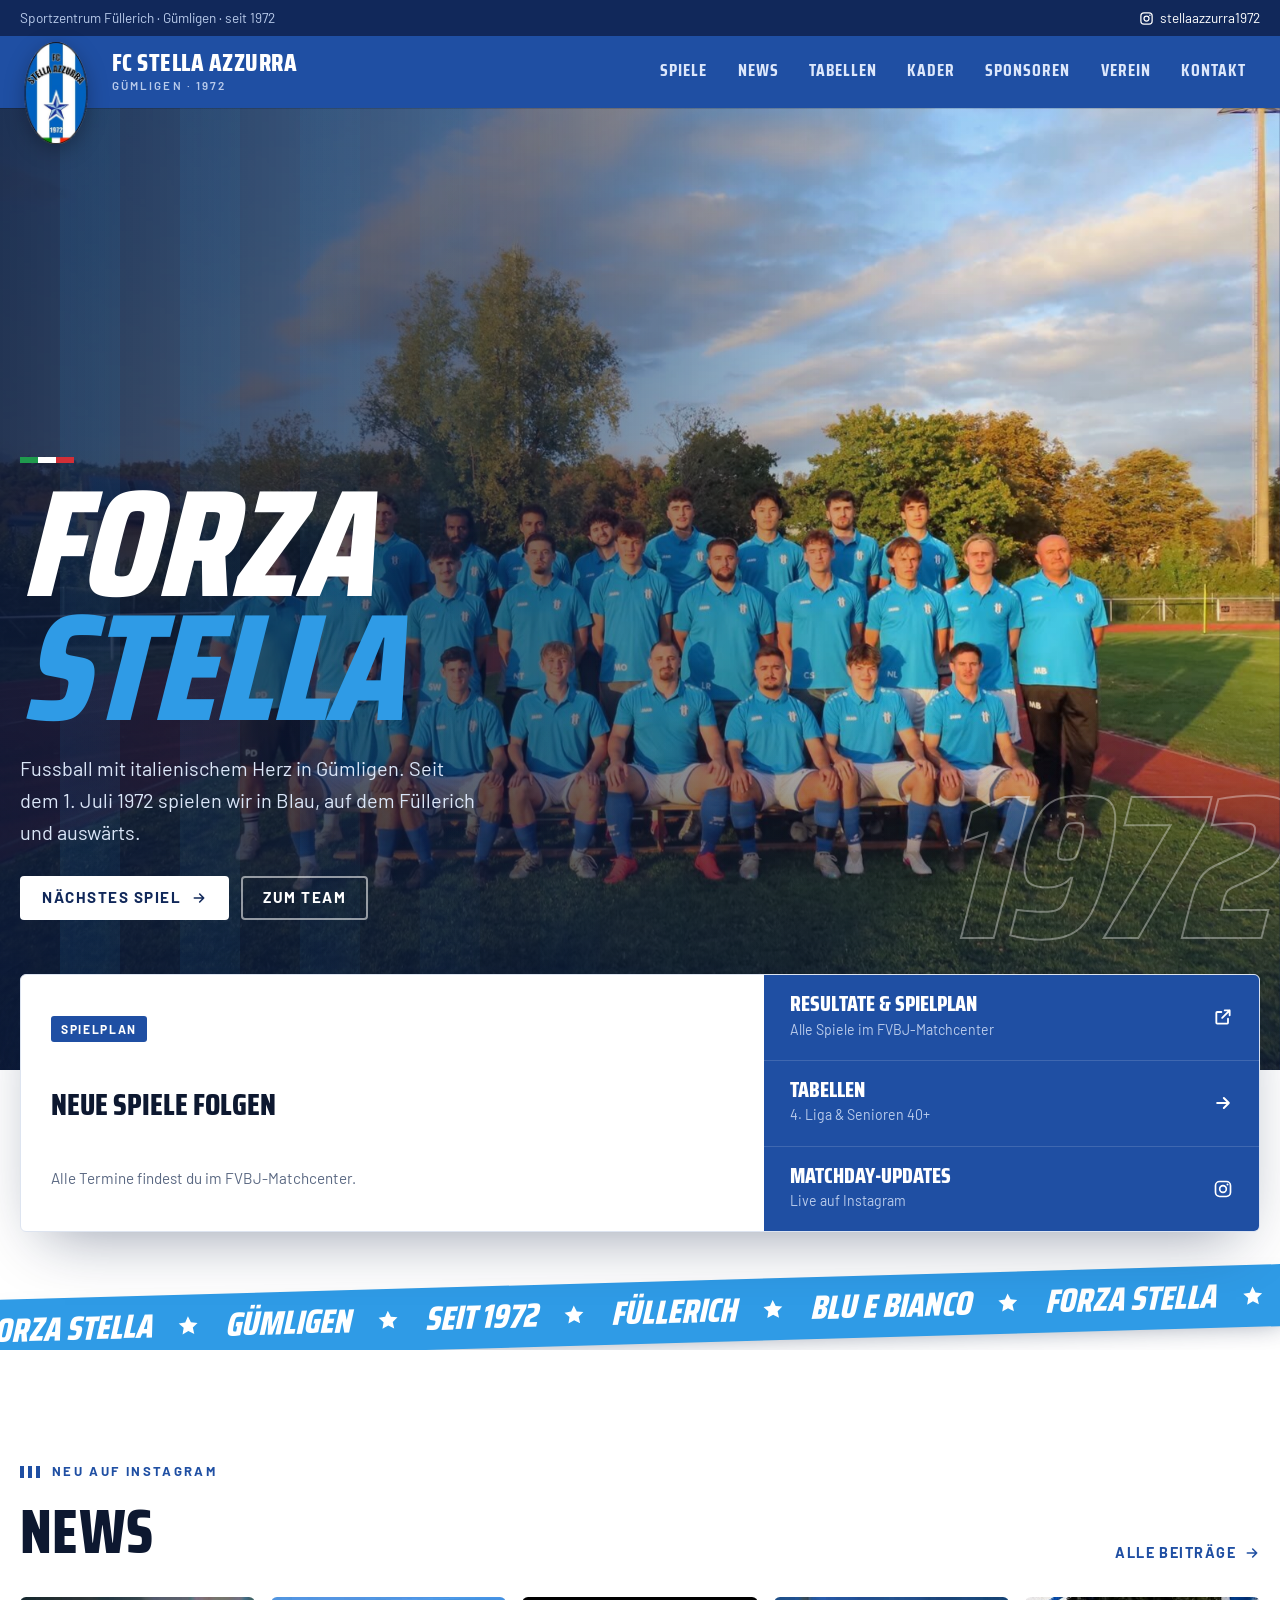
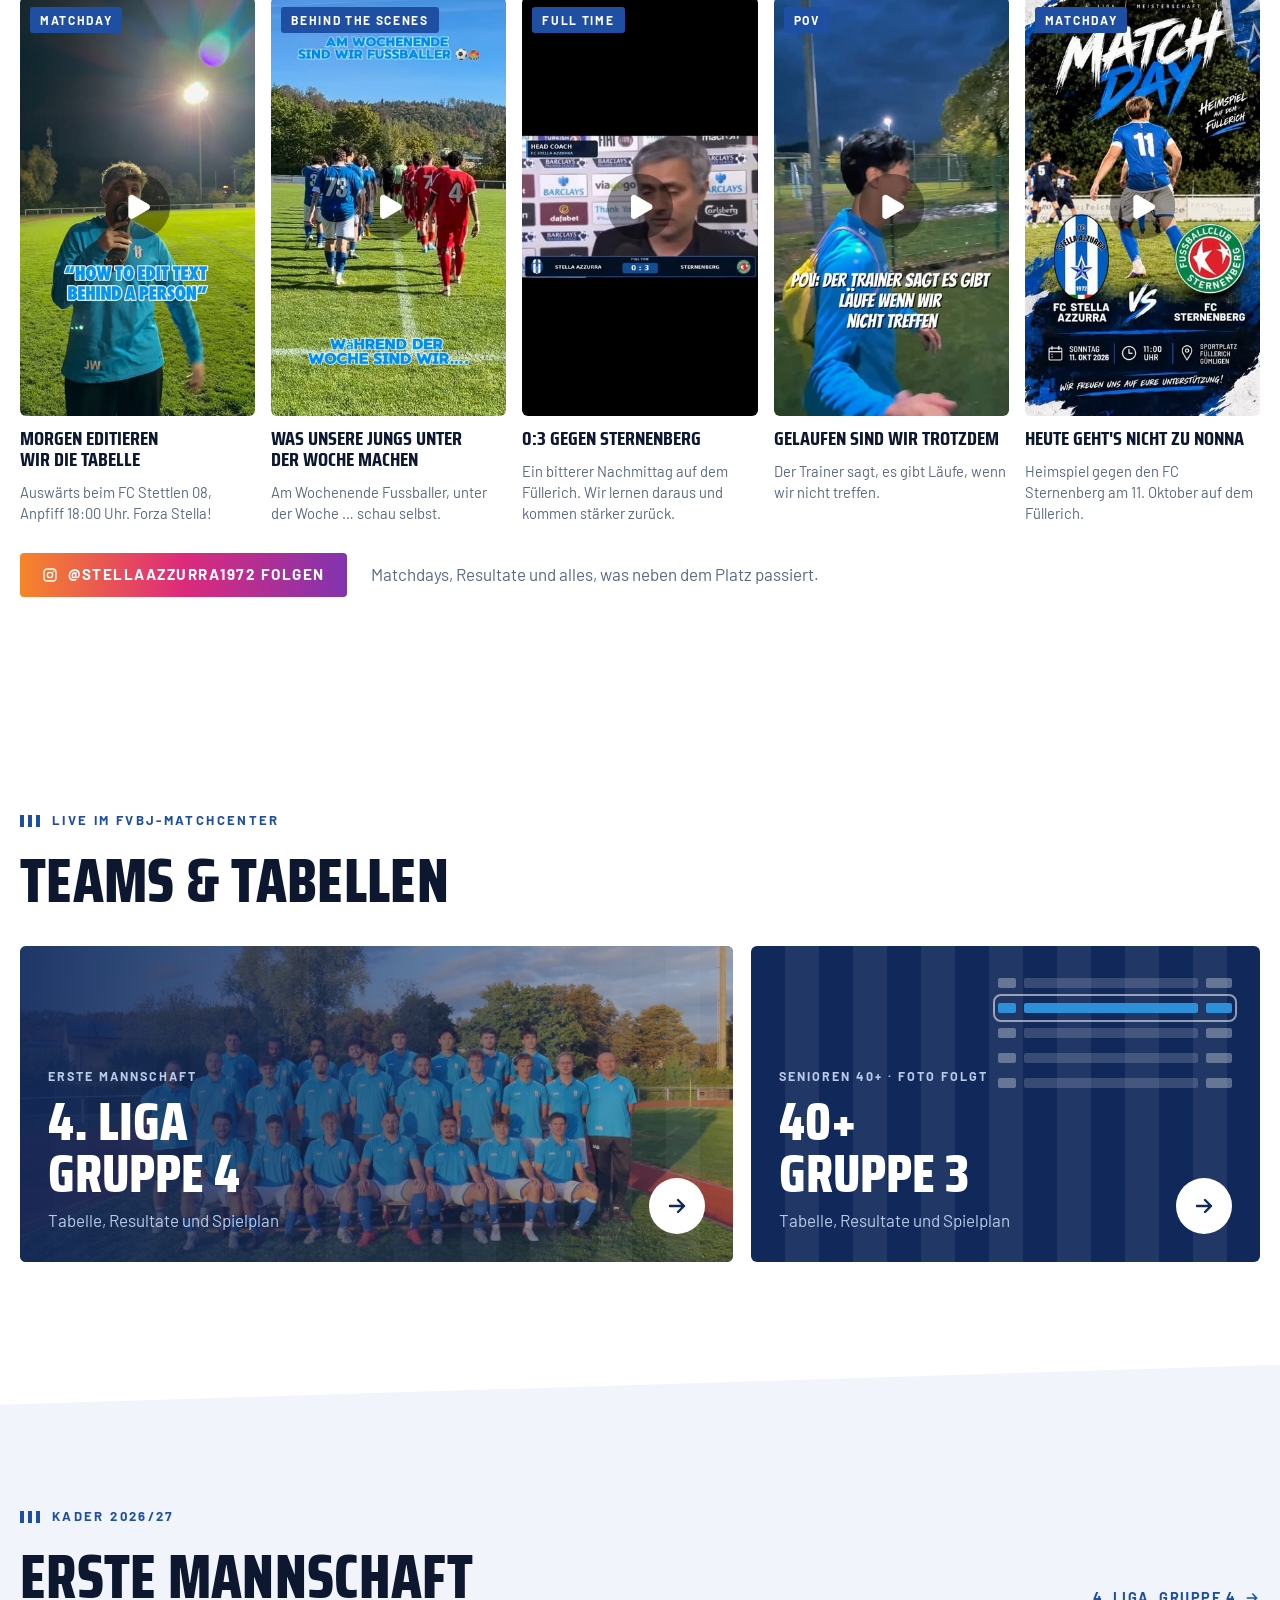
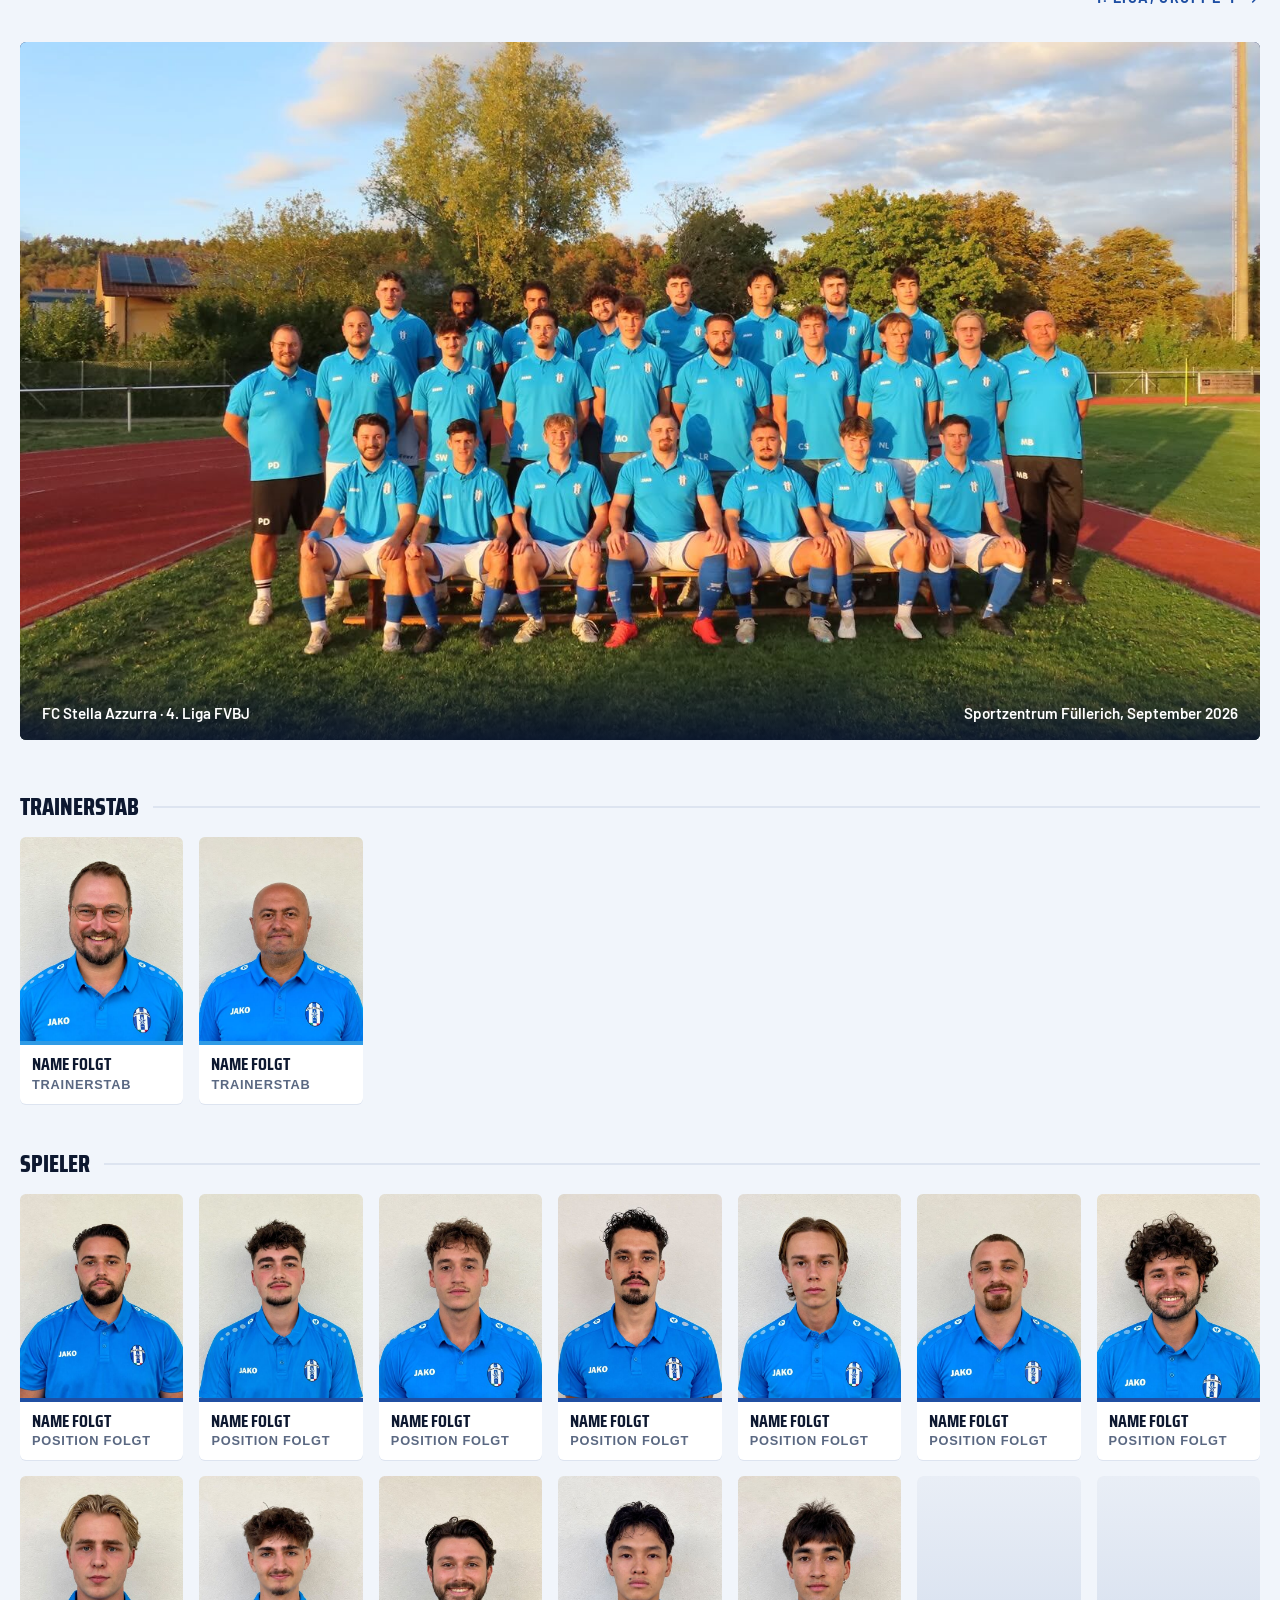
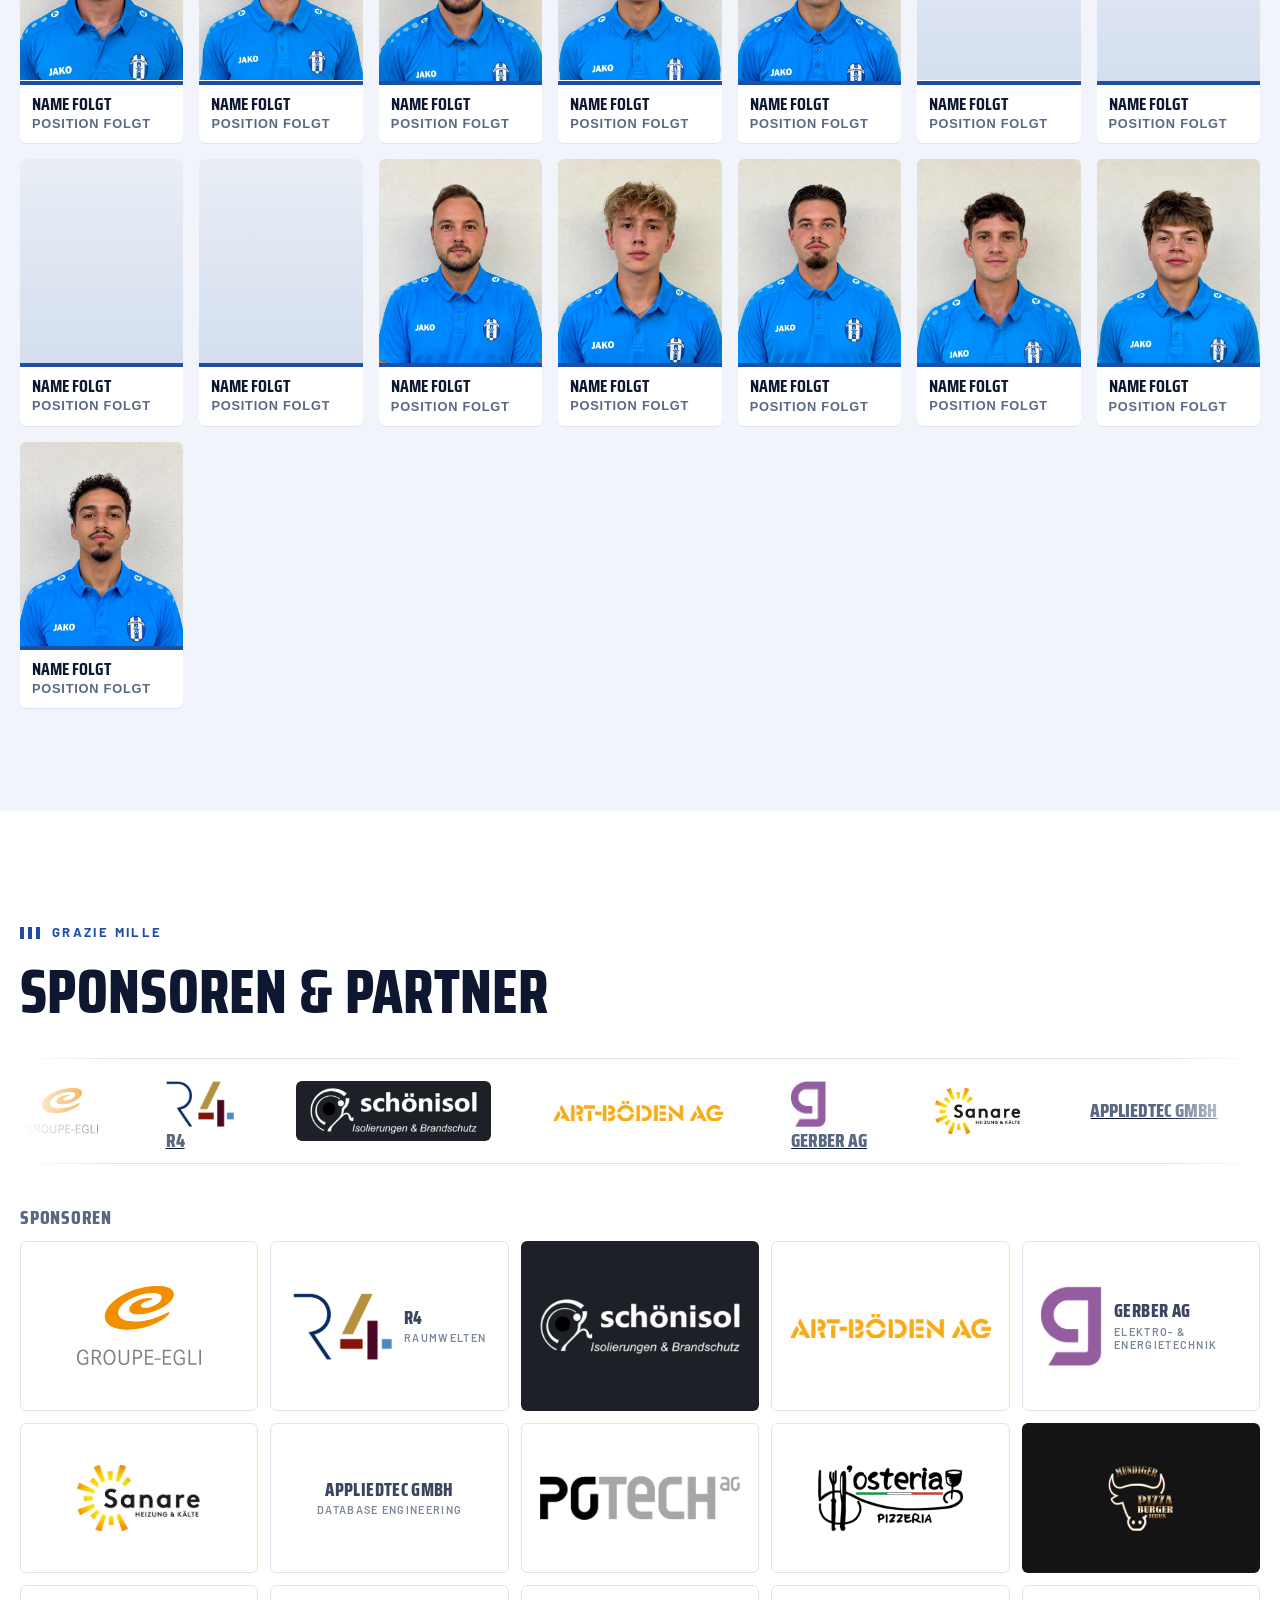
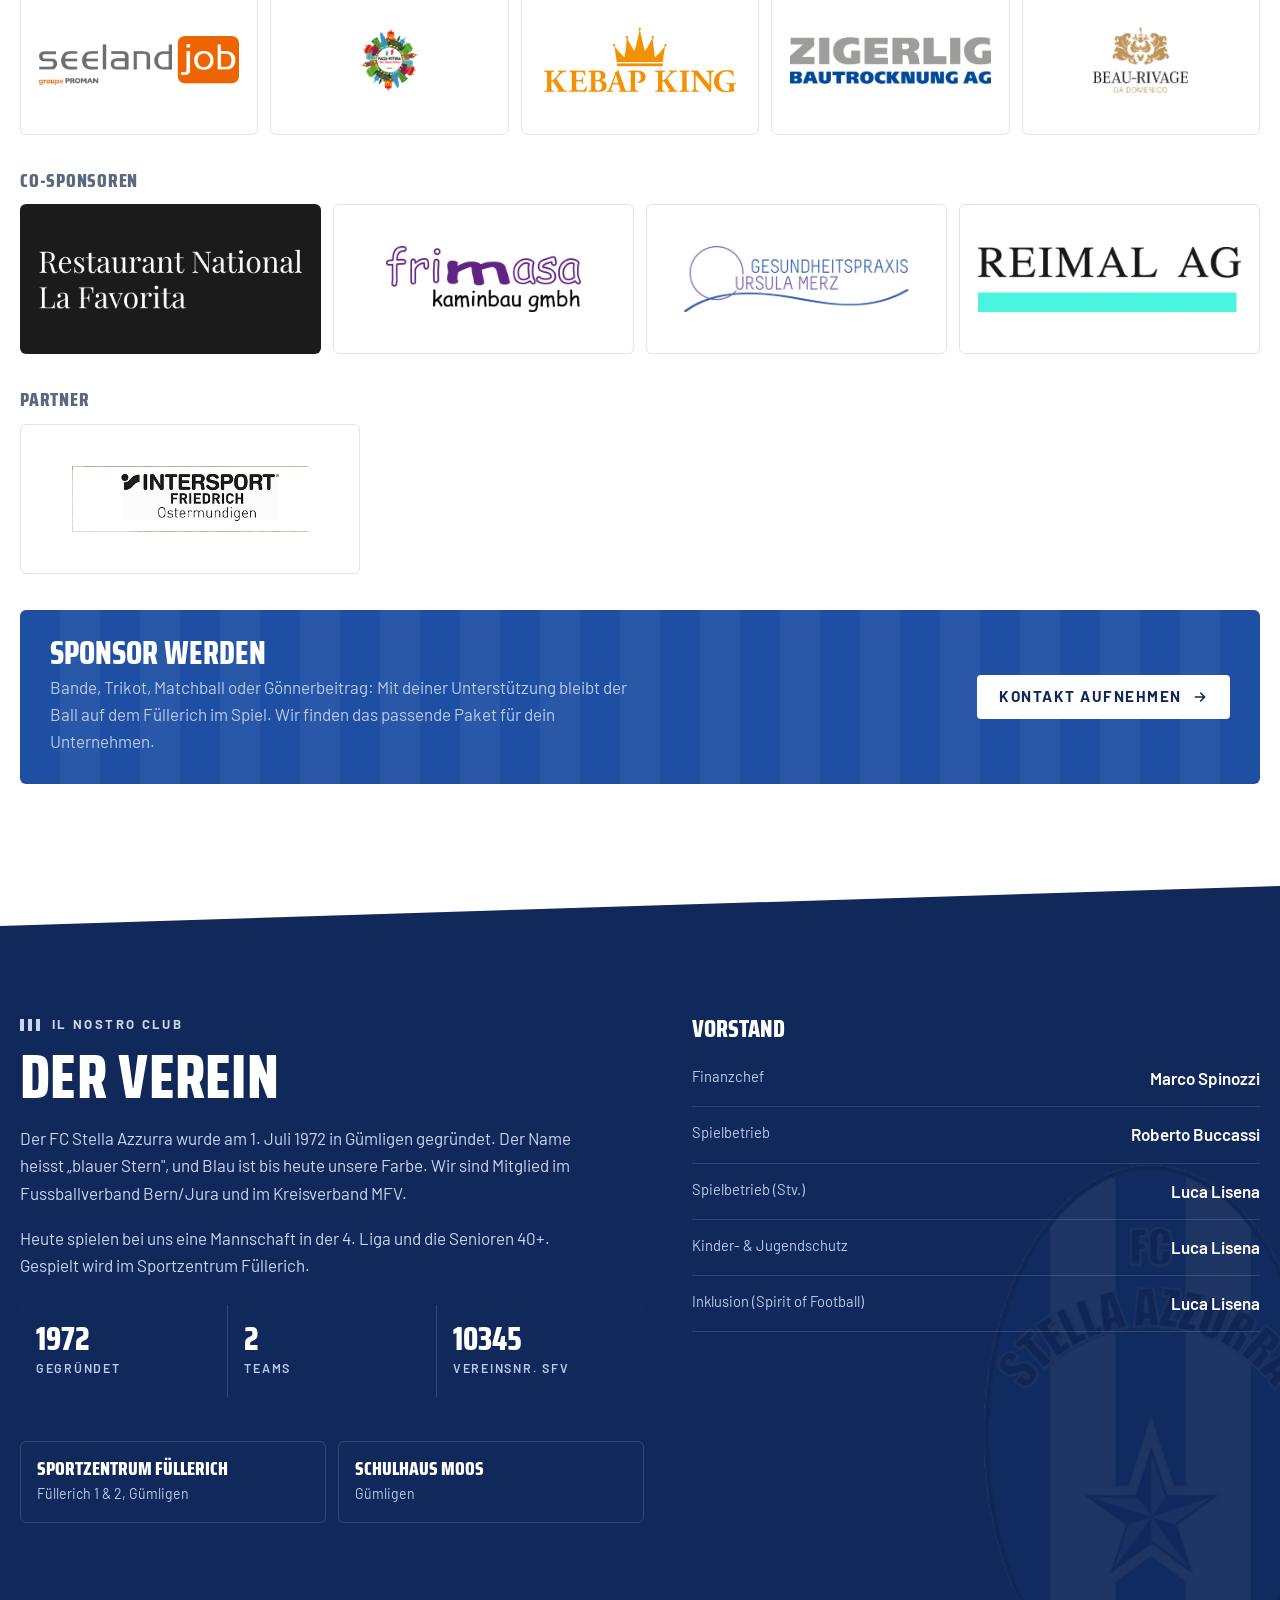
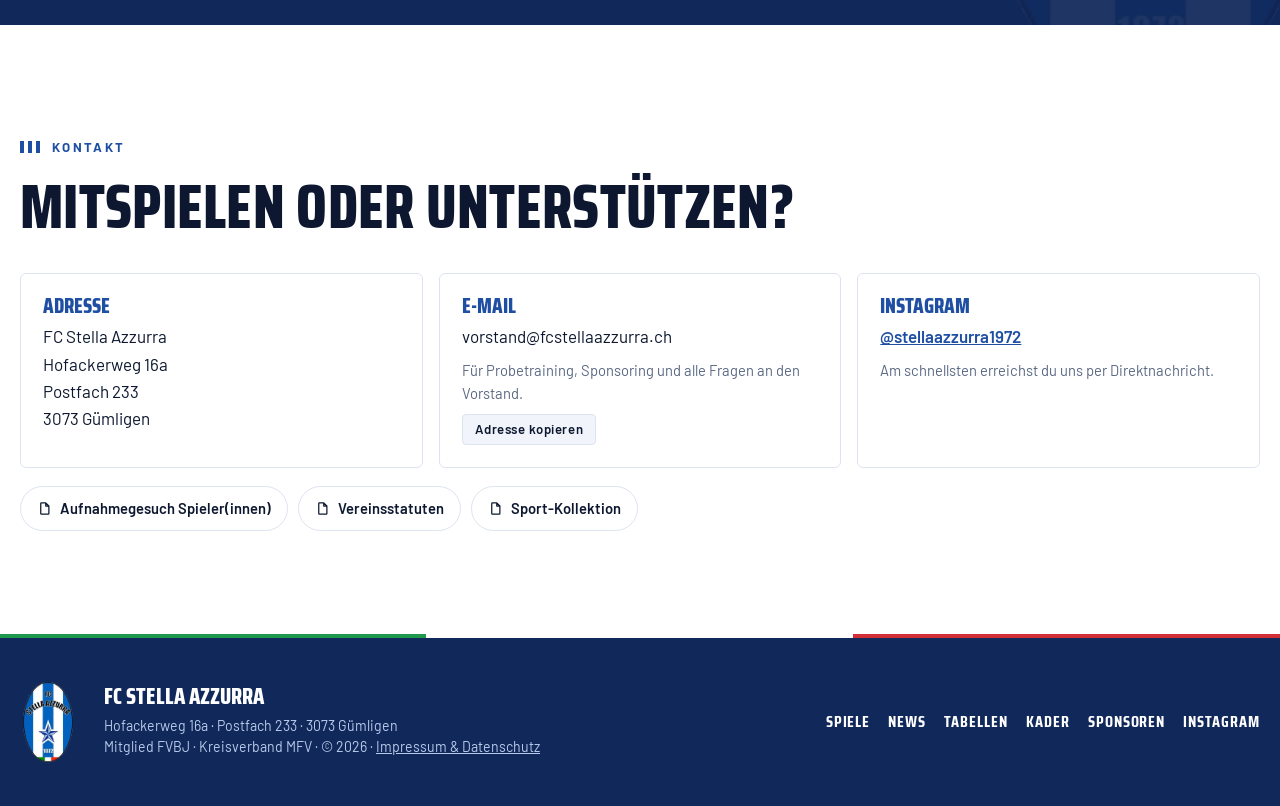
==== commit ac177029: "Admin-Oberfläche, Impressum & Datenschutz, lokale Schriften, Live-Anzeige - Inhalte (Spiele, Kader, " ====
--- a/index.html
+++ b/index.html
@@ -5,9 +5,7 @@
 <meta name="viewport" content="width=device-width, initial-scale=1, viewport-fit=cover">
 <title>FC Stella Azzurra</title>
 <meta name="description" content="FC Stella Azzurra, Fussballverein aus Gümligen seit 1972. 4. Liga FVBJ, Senioren 40+, Sportzentrum Füllerich.">
-<link rel="preconnect" href="https://fonts.googleapis.com">
-<link rel="preconnect" href="https://fonts.gstatic.com" crossorigin>
-<link rel="stylesheet" href="https://fonts.googleapis.com/css2?family=Saira+Condensed:wght@600;700;800&family=Barlow:wght@400;500;600;700&display=swap">
+<link rel="stylesheet" href="fonts/fonts.css">
 <style>
 /* Layout: club-site grammar. Crest-led header, photo hero with an overlapping matchday card, then bands that alternate white / royal blue. The crest's vertical stripes are the one recurring motif. */
 :root {
@@ -116,6 +114,11 @@
 .mtop { display: flex; flex-wrap: wrap; gap: 8px 16px; align-items: center; justify-content: space-between; }
 .pill { font: 700 .75rem/1 var(--f-body); letter-spacing: .14em; text-transform: uppercase; padding: 7px 10px; border-radius: 3px; background: var(--royal); color: #fff; }
 .pill.away { background: var(--muted); }
+.pill.live { background: var(--rosso); display: inline-flex; align-items: center; gap: 7px; }
+.pill.live::before { content: ""; width: 7px; height: 7px; border-radius: 50%; background: #fff; animation: pulse 1.2s ease-in-out infinite; }
+@keyframes pulse { 50% { opacity: .25; } }
+.upnext .sep { color: var(--line); }
+.livebtn { padding: 12px 18px; font-size: .85rem; }
 .mdate { font: 600 .95rem/1.3 var(--f-body); color: var(--muted); font-variant-numeric: tabular-nums; }
 .versus { display: grid; grid-template-columns: 1fr auto 1fr; align-items: center; gap: 16px; }
 .team { display: flex; align-items: center; gap: 12px; font: 800 clamp(1.3rem, 2.6vw, 1.9rem)/1 var(--f-display); text-transform: uppercase; min-width: 0; }
@@ -425,12 +428,13 @@
           </div>
           <div class="cdrow">
             <div class="mplace"><svg><use href="#pin"/></svg><span id="mPlace">Sportzentrum Füllerich, Platz 1, Gümligen</span></div>
+            <a class="btn btn-royal livebtn" id="liveBtn" hidden target="_blank" rel="noopener" href="#">Live-Resultat im Matchcenter</a>
             <div class="countdown" id="countdown" aria-label="Zeit bis zum Anpfiff"><div><b id="cdD">–</b><span>Tage</span></div><div><b id="cdH">–</b><span>Std</span></div><div><b id="cdM">–</b><span>Min</span></div><div><b id="cdS">–</b><span>Sek</span></div></div>
           </div>
-          <div class="upnext" id="upnext"><span>Danach:</span> <b>Mi 28.10. · 19:30</b> <span>FC Rubigen – FC Stella Azzurra, Senioren 40+</span></div>
+          <div class="upnext" id="upnext"><span>Danach:</span> <b>Mi 28.10. · 19:30</b> <span>FC Rubigen – FC Stella Azzurra, Senioren 40+, Gruppe 3</span></div>
         </div>
         <div class="matchlinks">
-          <a href="https://matchcenter.fvbj-afbj.ch/default.aspx?v=1377&amp;oid=6&amp;lng=1&amp;a=rr" target="_blank" rel="noopener"><div><b>Resultate &amp; Spielplan</b><span>Alle Spiele im FVBJ-Matchcenter</span></div><svg><use href="#ext"/></svg></a>
+          <a href="https://matchcenter.fvbj-afbj.ch/default.aspx?v=1377&amp;oid=6&amp;lng=1&amp;a=rr" data-mc="4. Liga" target="_blank" rel="noopener"><div><b>Resultate &amp; Spielplan</b><span>Alle Spiele im FVBJ-Matchcenter</span></div><svg><use href="#ext"/></svg></a>
           <a href="#teams"><div><b>Tabellen</b><span>4. Liga &amp; Senioren 40+</span></div><svg><use href="#arrow"/></svg></a>
           <a href="https://www.instagram.com/stellaazzurra1972/" target="_blank" rel="noopener"><div><b>Matchday-Updates</b><span>Live auf Instagram</span></div><svg><use href="#ig"/></svg></a>
         </div>
@@ -446,7 +450,7 @@
         <div><p class="kicker">Neu auf Instagram</p><h2>News</h2></div>
         <a class="more" href="https://www.instagram.com/stellaazzurra1972/" target="_blank" rel="noopener">Alle Beiträge <svg><use href="#arrow"/></svg></a>
       </div>
-      <div class="rv reels">
+      <div class="rv reels" id="reels">
         <a class="reel" href="https://www.instagram.com/p/DekTk7RRyTh/" target="_blank" rel="noopener">
           <div class="cover"><img src="img/ig/DekTk7RRyTh.jpg" alt="Reel: Spieler mit Mikrofon unter Flutlicht" loading="lazy"><span class="pill tag">Matchday</span></div>
           <h3>Morgen editieren wir die Tabelle</h3>
@@ -486,12 +490,12 @@
         <div><p class="kicker">Live im FVBJ-Matchcenter</p><h2>Teams &amp; Tabellen</h2></div>
       </div>
       <div class="rv tables">
-        <a class="ttile photo" href="https://matchcenter.fvbj-afbj.ch/default.aspx?v=1377&amp;oid=6&amp;lng=1&amp;a=rr" target="_blank" rel="noopener" aria-label="Tabelle und Spiele 4. Liga im FVBJ-Matchcenter öffnen">
+        <a class="ttile photo" href="https://matchcenter.fvbj-afbj.ch/default.aspx?v=1377&amp;oid=6&amp;lng=1&amp;a=rr" data-mc="4. Liga" target="_blank" rel="noopener" aria-label="Tabelle und Spiele 4. Liga im FVBJ-Matchcenter öffnen">
           <img class="bgimg" src="img/team.jpg" alt="" loading="lazy">
           <div><small>Erste Mannschaft</small><h3>4. Liga<br>Gruppe 4</h3><p>Tabelle, Resultate und Spielplan</p></div>
           <span class="go"><svg><use href="#arrow"/></svg></span>
         </a>
-        <a class="ttile alt" href="https://matchcenter.fvbj-afbj.ch/default.aspx?v=1377&amp;oid=6&amp;lng=1&amp;t=36923&amp;a=trr" target="_blank" rel="noopener" aria-label="Tabelle und Spiele Senioren 40+ im FVBJ-Matchcenter öffnen">
+        <a class="ttile alt" href="https://matchcenter.fvbj-afbj.ch/default.aspx?v=1377&amp;oid=6&amp;lng=1&amp;t=36923&amp;a=trr" data-mc="Senioren 40+" target="_blank" rel="noopener" aria-label="Tabelle und Spiele Senioren 40+ im FVBJ-Matchcenter öffnen">
           <div class="rows" aria-hidden="true"><i><span></span></i><i class="us"><span></span></i><i><span></span></i><i><span></span></i><i><span></span></i></div>
           <div><small>Senioren 40+ · Foto folgt</small><h3>40+<br>Gruppe 3</h3><p>Tabelle, Resultate und Spielplan</p></div>
           <span class="go"><svg><use href="#arrow"/></svg></span>
@@ -504,7 +508,7 @@
     <div class="wrap">
       <div class="sec-head rv">
         <div><p class="kicker">Kader 2026/27</p><h2>Erste Mannschaft</h2></div>
-        <a class="more" href="https://matchcenter.fvbj-afbj.ch/default.aspx?v=1377&amp;oid=6&amp;lng=1&amp;a=rr" target="_blank" rel="noopener">4. Liga, Gruppe 4 <svg><use href="#arrow"/></svg></a>
+        <a class="more" href="https://matchcenter.fvbj-afbj.ch/default.aspx?v=1377&amp;oid=6&amp;lng=1&amp;a=rr" data-mc="4. Liga" target="_blank" rel="noopener">4. Liga, Gruppe 4 <svg><use href="#arrow"/></svg></a>
       </div>
       <button class="groupshot" id="groupshot" aria-label="Mannschaftsfoto gross anzeigen">
         <img src="img/team.jpg" alt="Mannschaftsfoto der ersten Mannschaft" loading="lazy">
@@ -606,7 +610,7 @@
     <svg class="fcrest" aria-hidden="true"><use href="#crest"/></svg>
     <div>
       <b>FC Stella Azzurra</b>
-      <small>Hofackerweg 16a · Postfach 233 · 3073 Gümligen<br>Mitglied FVBJ · Kreisverband MFV · © 2026</small>
+      <small>Hofackerweg 16a · Postfach 233 · 3073 Gümligen<br>Mitglied FVBJ · Kreisverband MFV · © 2026 · <a href="impressum.html" style="color:inherit">Impressum &amp; Datenschutz</a></small>
     </div>
     <nav aria-label="Fusszeile">
       <a href="#spiele">Spiele</a><a href="#news">News</a><a href="#teams">Tabellen</a><a href="#kader">Kader</a><a href="#sponsoren">Sponsoren</a><a href="https://www.instagram.com/stellaazzurra1972/" target="_blank" rel="noopener">Instagram</a>
@@ -623,129 +627,186 @@
 
 <script>
 (function () {
-  /* ---------- Spielplan: hier neue Spiele eintragen ---------- */
-  var FIXTURES = [
-    { date: "2026-10-25T11:00", home: "FC Stella Azzurra", away: "FC Galicia", comp: "4. Liga, Gruppe 4", place: "Sportzentrum Füllerich, Platz 1, Gümligen" },
-    { date: "2026-10-28T19:30", home: "FC Rubigen", away: "FC Stella Azzurra", comp: "Senioren 40+, Gruppe 3", place: "Hunzigenrüti, Hauptplatz, Rubigen" }
-  ];
-
-  /* ---------- Sponsoren: [Name, Website, Logo in img/sp/ (oder null = Schriftzug), Zusatz, Hintergrund für helle Logos] ---------- */
-  var SPONSORS = {
-    s: [
-      ["Groupe Egli", "https://groupe-egli.ch/", "egli.svg"],
-      ["R4 Raumwelten AG", "https://www.r-4.ch/", "r4.png", "Raumwelten"],
-      ["Schönisol AG", "https://www.schoenisol.ch/", "schoenisol.png", null, "#1d2026"],
-      ["Art-Böden AG", "https://www.art-boeden.ch/", "artboeden.png"],
-      ["Gerber AG", "https://gerberelektro.ch/", "gerber.png", "Elektro- & Energietechnik"],
-      ["Sanare", "https://www.sanare.ch/", "sanare.png"],
-      ["appliedtec GmbH", "https://www.appliedtec.ch", null, "Database Engineering"],
-      ["PGTech AG", "https://www.pgtech.ch/", "pgtech.png"],
-      ["L'Osteria Belp", "https://www.losteriabelp.ch/", "osteria.png"],
-      ["Mundiger Pizza & Burger Huus", "https://mundigerhuus.ch/", "mundiger.png", null, "#141414"],
-      ["Seeland Job AG", "https://www.seelandjob.ch/de/", "seeland.png"],
-      ["Piazza Vittoria", "https://www.piazzavittoria.ch", "piazza.png"],
-      ["Kebap King", "https://kebap-king.ch/", "kebapking.png"],
-      ["Zigerlig Bautrocknung AG", "https://www.zigerlig.ch/", "zigerlig.png"],
-      ["Ristorante Beau Rivage", "https://beau-rivage-thun.ch/", "beaurivage.png"]
-    ],
-    c: [
-      ["Restaurant National La Favorita", "https://www.restaurant-favorita.ch", "favorita.png", null, "#1b1b1b"],
-      ["Frimasa Kaminbau GmbH", "https://frimasa.ch/", "frimasa.png"],
-      ["Gesundheitspraxis Ursula Merz", "https://www.ursulamerz.ch", "merz.png"],
-      ["Reimal AG", "https://reimal.ch", "reimal.png"]
-    ],
-    p: [
-      ["Intersport Friedrich", "https://www.friedrich-sport.ch/", "friedrich.png"]
-    ]
+  /* Die Inhalte (Spiele, Spieler, Sponsoren, News) kommen aus dem Ordner data/
+     und werden über die Admin-Oberfläche (Pages CMS) gepflegt. */
+  var STELLA = "FC Stella Azzurra";
+  var COMP = { "4. Liga": "4. Liga, Gruppe 4", "Senioren 40+": "Senioren 40+, Gruppe 3" };
+  var DAYS = ["So", "Mo", "Di", "Mi", "Do", "Fr", "Sa"];
+  var LIVE_MS = 2 * 60 * 60 * 1000;
+  var MC = {
+    "4. Liga": "https://matchcenter.fvbj-afbj.ch/default.aspx?v=1377&oid=6&lng=1&a=rr",
+    "Senioren 40+": "https://matchcenter.fvbj-afbj.ch/default.aspx?v=1377&oid=6&lng=1&t=36923&a=trr"
   };
-
-  var DAYS = ["So", "Mo", "Di", "Mi", "Do", "Fr", "Sa"];
   function pad(n) { return n < 10 ? "0" + n : "" + n; }
-  function esc(s) { return String(s).replace(/[&<>"]/g, function (c) { return { "&": "&amp;", "<": "&lt;", ">": "&gt;", '"': "&quot;" }[c]; }); }
-
-  // Next match: first fixture that hasn't kicked off yet
-  var now = new Date();
-  var upcoming = FIXTURES.filter(function (f) { return new Date(f.date) > now; });
+  function esc(s) { return String(s == null ? "" : s).replace(/[&<>"]/g, function (c) { return { "&": "&amp;", "<": "&lt;", ">": "&gt;", '"': "&quot;" }[c]; }); }
+  function src(p) { return String(p || "").replace(/^\/+/, ""); }
+  function getJSON(u) { return fetch(u, { cache: "no-cache" }).then(function (r) { if (!r.ok) throw new Error(u); return r.json(); }); }
+  function fmtDay(d) { return DAYS[d.getDay()] + " " + pad(d.getDate()) + "." + pad(d.getMonth() + 1) + "."; }
+  function fmtTime(d) { return pad(d.getHours()) + ":" + pad(d.getMinutes()); }
+
+  /* ---------- Spiele ---------- */
   var crestSvg = '<svg><use href="#crest"/></svg>';
-  function side(name) { return name === "FC Stella Azzurra" ? crestSvg + "<span>Stella Azzurra</span>" : "<span>" + esc(name) + '</span><span class="ph">' + esc(name.replace(/^FC\s+/, "").charAt(0)) + "</span>"; }
-  function sideL(name) { return name === "FC Stella Azzurra" ? crestSvg + "<span>Stella Azzurra</span>" : '<span class="ph">' + esc(name.replace(/^FC\s+/, "").charAt(0)) + "</span><span>" + esc(name) + "</span>"; }
-  if (upcoming.length) {
-    var f = upcoming[0], d = new Date(f.date), home = f.home === "FC Stella Azzurra";
-    document.getElementById("mPill").textContent = home ? "Heimspiel" : "Auswärts";
-    document.getElementById("mPill").className = "pill" + (home ? "" : " away");
-    document.getElementById("mDate").textContent = DAYS[d.getDay()] + " " + pad(d.getDate()) + "." + pad(d.getMonth() + 1) + "." + d.getFullYear() + " · " + f.comp;
-    document.getElementById("mKick").innerHTML = pad(d.getHours()) + ":" + pad(d.getMinutes()) + "<small>Anpfiff</small>";
-    document.getElementById("mHome").innerHTML = sideL(f.home);
-    document.getElementById("mAway").innerHTML = side(f.away);
-    document.getElementById("mPlace").textContent = f.place;
-    var n = upcoming[1], un = document.getElementById("upnext");
-    if (n) { var nd = new Date(n.date); un.innerHTML = "<span>Danach:</span> <b>" + DAYS[nd.getDay()] + " " + pad(nd.getDate()) + "." + pad(nd.getMonth() + 1) + ". · " + pad(nd.getHours()) + ":" + pad(nd.getMinutes()) + "</b> <span>" + esc(n.home) + " – " + esc(n.away) + ", " + esc(n.comp) + "</span>"; }
-    else un.hidden = true;
-  } else {
-    document.getElementById("nextmatch").innerHTML = '<div class="mtop"><span class="pill">Spielplan</span></div><div class="team">Nächste Spiele auf football.ch</div><p class="mplace" style="margin:0">Die kommenden Termine findest du rechts im Spielplan.</p>';
-  }
-
-  // Sponsors
+  function initial(name) { return esc(name.replace(/^(FC|SC|SV|FFC)\s+/i, "").charAt(0)); }
+  function sideL(name) { return name === STELLA ? crestSvg + "<span>Stella Azzurra</span>" : '<span class="ph">' + initial(name) + "</span><span>" + esc(name) + "</span>"; }
+  function sideR(name) { return name === STELLA ? crestSvg + "<span>Stella Azzurra</span>" : "<span>" + esc(name) + '</span><span class="ph">' + initial(name) + "</span>"; }
+  function toMatch(s) {
+    var home = s.heimspiel ? STELLA : s.gegner, away = s.heimspiel ? s.gegner : STELLA;
+    return { d: new Date(s.datum), home: home, away: away, isHome: !!s.heimspiel, team: s.team, comp: COMP[s.team] || s.team, place: s.ort || "", score: (s.resultat || "").trim() };
+  }
+  var cdTimer = null;
+  function renderMatches(list) {
+    var now = Date.now();
+    var ms = list.filter(function (s) { return s && s.datum && s.gegner; }).map(toMatch)
+      .filter(function (m) { return !isNaN(m.d); }).sort(function (a, b) { return a.d - b.d; });
+    var live = ms.filter(function (m) { return !m.score && m.d <= now && now < m.d.getTime() + LIVE_MS; })[0];
+    var upcoming = ms.filter(function (m) { return m.d > now; });
+    var played = ms.filter(function (m) { return m.score; });
+    var last = played[played.length - 1];
+    var main = live || upcoming[0];
+    var box = document.getElementById("nextmatch");
+    if (!main) {
+      box.innerHTML = '<div class="mtop"><span class="pill">Spielplan</span></div><div class="team">Neue Spiele folgen</div>' +
+        (last ? '<div class="upnext"><span>Letztes Spiel:</span> <b>' + fmtDay(last.d) + "</b> <span>" + esc(last.home) + " " + esc(last.score) + " " + esc(last.away) + "</span></div>" : "") +
+        '<p class="mplace" style="margin:0">Alle Termine findest du im FVBJ-Matchcenter.</p>';
+      return;
+    }
+    var pill = document.getElementById("mPill");
+    pill.textContent = live ? "Live" : (main.isHome ? "Heimspiel" : "Auswärts");
+    pill.className = "pill" + (live ? " live" : main.isHome ? "" : " away");
+    document.getElementById("mDate").textContent = fmtDay(main.d) + main.d.getFullYear() + " · " + main.comp;
+    document.getElementById("mKick").innerHTML = fmtTime(main.d) + "<small>Anpfiff</small>";
+    document.getElementById("mHome").innerHTML = sideL(main.home);
+    document.getElementById("mAway").innerHTML = sideR(main.away);
+    document.getElementById("mPlace").textContent = main.place;
+    var cd = document.getElementById("countdown"), liveBtn = document.getElementById("liveBtn");
+    if (live) {
+      cd.hidden = true; liveBtn.hidden = false; liveBtn.href = MC[main.team] || MC["4. Liga"];
+    } else {
+      cd.hidden = false; liveBtn.hidden = true;
+      var ko = main.d.getTime(), els = ["cdD", "cdH", "cdM", "cdS"].map(function (id) { return document.getElementById(id); });
+      clearTimeout(cdTimer);
+      (function tick() {
+        var left = Math.max(0, ko - Date.now()), t = Math.floor(left / 1000);
+        var v = [Math.floor(t / 86400), Math.floor(t % 86400 / 3600), Math.floor(t % 3600 / 60), t % 60];
+        els.forEach(function (el, i) { el.textContent = i ? pad(v[i]) : v[i]; });
+        if (left > 0) cdTimer = setTimeout(tick, 1000);
+        else renderMatches(list);
+      })();
+    }
+    var parts = [];
+    if (last) parts.push("<span>Letztes Spiel:</span> <b>" + fmtDay(last.d) + "</b> <span>" + esc(last.home) + " <b>" + esc(last.score) + "</b> " + esc(last.away) + "</span>");
+    var after = upcoming.filter(function (m) { return m !== main; })[0];
+    if (after) parts.push("<span>Danach:</span> <b>" + fmtDay(after.d) + " · " + fmtTime(after.d) + "</b> <span>" + esc(after.home) + " – " + esc(after.away) + ", " + esc(after.comp) + "</span>");
+    var un = document.getElementById("upnext");
+    un.innerHTML = parts.join('<span class="sep" aria-hidden="true">·</span>');
+    un.hidden = !parts.length;
+  }
+
+  /* ---------- Sponsoren ---------- */
+  var TIER = { "Sponsor": "S", "Co-Sponsor": "C", "Partner": "P" };
   function logoInner(sp, inMarquee) {
-    if (!sp[2]) return '<span class="wm">' + esc(sp[0]) + (sp[3] && !inMarquee ? "<small>" + esc(sp[3]) + "</small>" : "") + "</span>";
-    var img = '<img src="img/sp/' + sp[2] + '" alt="' + esc(sp[0]) + '" loading="lazy">';
-    if (sp[2] === "gerber.png" || sp[2] === "r4.png") return '<span class="combo">' + img + '<span class="wm" style="text-align:left">' + esc(sp[0].replace(" Raumwelten AG", "")) + (sp[3] && !inMarquee ? "<small>" + esc(sp[3]) + "</small>" : "") + "</span></span>";
+    var sub = sp.zusatz && !inMarquee ? "<small>" + esc(sp.zusatz) + "</small>" : "";
+    if (!sp.logo) return '<span class="wm">' + esc(sp.name) + sub + "</span>";
+    var img = '<img src="' + esc(src(sp.logo)) + '" alt="' + esc(sp.name) + '" loading="lazy">';
+    if (sp.zusatz) return '<span class="combo">' + img + '<span class="wm" style="text-align:left">' + esc(sp.name.replace(/ Raumwelten AG$/, "")) + sub + "</span></span>";
     return img;
   }
   function logoLink(sp, inMarquee) {
-    var a = document.createElement("a");
-    a.className = inMarquee ? "" : "logo"; a.href = sp[1]; a.target = "_blank"; a.rel = "noopener"; a.title = sp[0];
-    if (sp[4]) { a.classList.add("dark"); a.style.background = sp[4]; }
+    var a = document.createElement(sp.website ? "a" : "span");
+    if (!inMarquee) a.className = "logo";
+    if (sp.website) { a.href = sp.website; a.target = "_blank"; a.rel = "noopener"; }
+    a.title = sp.name;
+    if (sp.hintergrund) { a.classList.add("dark"); a.style.background = sp.hintergrund; }
     a.innerHTML = logoInner(sp, inMarquee);
     return a;
   }
-  var mq = document.getElementById("marquee"), allSp = SPONSORS.s.concat(SPONSORS.c, SPONSORS.p);
-  Object.keys(SPONSORS).forEach(function (tier) {
-    var el = document.getElementById("logos" + tier.toUpperCase());
-    SPONSORS[tier].forEach(function (sp) { el.appendChild(logoLink(sp)); });
-  });
-  [0, 1].forEach(function (copy) {
-    allSp.forEach(function (sp) { var a = logoLink(sp, true); if (copy) a.tabIndex = -1; mq.appendChild(a); });
-  });
-
-  // Squad
-  var staff = ["img/p-12.jpg", "img/p-27.jpg"], players = [];
-  for (var i = 5; i <= 28; i++) { var src = "img/p-" + pad(i) + ".jpg"; if (staff.indexOf(src) < 0) players.push(src); }
-  function pcard(src, label, sub, num, list, idx, cls) {
-    var b = document.createElement("button");
-    b.className = "pcard" + (cls ? " " + cls : ""); b.type = "button";
-    b.setAttribute("aria-label", label + ", Foto gross anzeigen");
-    b.innerHTML = '<div class="ph"><img src="' + src + '" alt="' + label + '" loading="lazy" decoding="async">' + (num ? '<span class="num">' + num + "</span>" : "") + '</div><div class="info"><b>' + label + "</b><span>" + sub + "</span></div>";
+  function renderSponsors(list) {
+    ["S", "C", "P"].forEach(function (t) { document.getElementById("logos" + t).innerHTML = ""; });
+    var mq = document.getElementById("marquee"); mq.innerHTML = "";
+    list.forEach(function (sp) {
+      var el = document.getElementById("logos" + (TIER[sp.stufe] || "S"));
+      el.appendChild(logoLink(sp));
+    });
+    [0, 1].forEach(function (copy) {
+      list.forEach(function (sp) { var a = logoLink(sp, true); if (copy) a.tabIndex = -1; mq.appendChild(a); });
+    });
+    ["C", "P"].forEach(function (t) {
+      var el = document.getElementById("logos" + t);
+      el.hidden = el.previousElementSibling.hidden = !el.children.length;
+    });
+  }
+
+  /* ---------- Kader ---------- */
+  function pcard(p, list, idx) {
+    var b = document.createElement("button"), staff = p.rolle === "Trainer";
+    var name = p.name || "Name folgt";
+    var sub = p.position || (staff ? "Trainerstab" : "Position folgt");
+    b.className = "pcard" + (staff ? " staff" : ""); b.type = "button";
+    b.setAttribute("aria-label", name + ", Foto gross anzeigen");
+    b.innerHTML = '<div class="ph"><img src="' + esc(src(p.foto)) + '" alt="' + esc(name) + '" loading="lazy" decoding="async">' +
+      (p.nummer ? '<span class="num">' + esc(p.nummer) + "</span>" : "") +
+      '</div><div class="info"><b>' + esc(name) + "</b><span>" + esc(sub) + "</span></div>";
     b.addEventListener("click", function () { openLb(list, idx); });
     return b;
   }
-  var stEl = document.getElementById("staff");
-  staff.forEach(function (s, i) { stEl.appendChild(pcard(s, "Name folgt", "Trainerstab", "", staff, i, "staff")); });
-  var sqEl = document.getElementById("squad");
-  players.forEach(function (s, i) { sqEl.appendChild(pcard(s, "Name folgt", "Position folgt", "", players, i)); });
-
-  // Countdown to kick-off
-  if (upcoming.length) {
-    var ko = new Date(upcoming[0].date).getTime();
-    var cdEls = ["cdD", "cdH", "cdM", "cdS"].map(function (id) { return document.getElementById(id); });
-    (function tick() {
-      var ms = Math.max(0, ko - Date.now()), t = Math.floor(ms / 1000);
-      var v = [Math.floor(t / 86400), Math.floor(t % 86400 / 3600), Math.floor(t % 3600 / 60), t % 60];
-      cdEls.forEach(function (el, i) { el.textContent = i ? pad(v[i]) : v[i]; });
-      if (ms > 0) setTimeout(tick, 1000);
-    })();
-  } else { var cdx = document.getElementById("countdown"); if (cdx) cdx.hidden = true; }
-
-  // Reveal on scroll (only blocks that start below the fold)
-  if ("IntersectionObserver" in window && !matchMedia("(prefers-reduced-motion: reduce)").matches) {
-    document.documentElement.classList.add("js");
-    var io = new IntersectionObserver(function (es) {
-      es.forEach(function (e) { if (e.isIntersecting) { e.target.classList.remove("pre"); io.unobserve(e.target); } });
-    }, { rootMargin: "0px 0px -6% 0px" });
-    document.querySelectorAll(".rv").forEach(function (el) { if (el.getBoundingClientRect().top > innerHeight) { el.classList.add("pre"); io.observe(el); } });
-  }
-
-  // Lightbox
+  function renderSquad(list) {
+    var staff = list.filter(function (p) { return p.rolle === "Trainer" && p.foto; });
+    var players = list.filter(function (p) { return p.rolle !== "Trainer" && p.foto; });
+    players.sort(function (a, b) { return (parseInt(a.nummer, 10) || 999) - (parseInt(b.nummer, 10) || 999); });
+    [["staff", staff], ["squad", players]].forEach(function (g) {
+      var el = document.getElementById(g[0]), srcs = g[1].map(function (p) { return src(p.foto); });
+      el.innerHTML = "";
+      g[1].forEach(function (p, i) { el.appendChild(pcard(p, srcs, i)); });
+    });
+  }
+
+  /* ---------- News (Instagram) ---------- */
+  function renderNews(items) {
+    var box = document.getElementById("reels");
+    if (!items.length) return;
+    box.innerHTML = items.slice(0, 5).map(function (n) {
+      return '<a class="reel" href="' + esc(n.link) + '" target="_blank" rel="noopener">' +
+        '<div class="cover"><img src="' + esc(n.bild) + '" alt="' + esc(n.titel) + '" loading="lazy">' + (n.tag ? '<span class="pill tag">' + esc(n.tag) + "</span>" : "") + "</div>" +
+        "<h3>" + esc(n.titel) + "</h3>" + (n.text ? "<p>" + esc(n.text) + "</p>" : "") + "</a>";
+    }).join("");
+  }
+  function fromBehold(data) {
+    var posts = Array.isArray(data) ? data : (data && data.posts) || [];
+    return posts.map(function (p) {
+      var cap = String(p.prunedCaption || p.caption || "").replace(/#\S+/g, "").replace(/\s+\n/g, "\n").trim();
+      var lines = cap.split("\n").filter(Boolean), title = lines[0] || "Neu auf Instagram";
+      if (title.length > 60) title = title.slice(0, 57) + "…";
+      var text = lines.slice(1).join(" "); if (text.length > 110) text = text.slice(0, 107) + "…";
+      var img = (p.sizes && p.sizes.medium && p.sizes.medium.mediaUrl) || p.thumbnailUrl || p.mediaUrl;
+      return { link: p.permalink, bild: img, titel: title, text: text, tag: p.mediaType === "VIDEO" ? "Reel" : "Post" };
+    }).filter(function (n) { return n.link && n.bild; });
+  }
+  function loadNews(feedUrl) {
+    var fallback = function () { return getJSON("data/news.json").then(renderNews); };
+    if (!feedUrl) return fallback();
+    // Feed nur alle 3 Stunden pro Besucher neu laden (schont das Behold-Kontingent)
+    var KEY = "stella-ig", TTL = 3 * 60 * 60 * 1000, cached = null;
+    try { cached = JSON.parse(localStorage.getItem(KEY) || "null"); } catch (e) {}
+    if (cached && cached.url === feedUrl && Date.now() - cached.t < TTL && cached.items.length) { renderNews(cached.items); return; }
+    return getJSON(feedUrl).then(fromBehold).then(function (items) {
+      if (!items.length) throw new Error("leer");
+      renderNews(items);
+      try { localStorage.setItem(KEY, JSON.stringify({ url: feedUrl, t: Date.now(), items: items })); } catch (e) {}
+    }).catch(function () { if (cached && cached.items.length) renderNews(cached.items); else return fallback(); });
+  }
+
+  /* ---------- Daten laden ---------- */
+  getJSON("data/einstellungen.json").catch(function () { return {}; }).then(function (cfg) {
+    if (cfg.matchcenter_4liga) MC["4. Liga"] = cfg.matchcenter_4liga;
+    if (cfg.matchcenter_senioren) MC["Senioren 40+"] = cfg.matchcenter_senioren;
+    document.querySelectorAll("[data-mc]").forEach(function (a) { a.href = MC[a.getAttribute("data-mc")]; });
+    loadNews(cfg.behold_feed);
+  });
+  getJSON("data/spiele.json").then(renderMatches).catch(function () {});
+  getJSON("data/sponsoren.json").then(renderSponsors).catch(function () {});
+  getJSON("data/spieler.json").then(renderSquad).catch(function () {});
+
+  /* ---------- Lightbox ---------- */
   var lb = document.getElementById("lb"), lbImg = document.getElementById("lbImg"), L = [], I = 0;
   function show() { lbImg.src = L[I]; }
   function openLb(list, i) { L = list; I = i; show(); lb.hidden = false; document.getElementById("lbX").focus(); document.getElementById("lbPrev").hidden = document.getElementById("lbNext").hidden = list.length < 2; }
@@ -761,19 +822,28 @@
   lb.addEventListener("touchstart", function (e) { sx = e.touches[0].clientX; }, { passive: true });
   lb.addEventListener("touchend", function (e) { if (sx === null) return; var dx = e.changedTouches[0].clientX - sx; if (Math.abs(dx) > 40) step(dx < 0 ? 1 : -1); sx = null; });
 
-  // Menu
+  /* ---------- Menü ---------- */
   var hdr = document.getElementById("hdr"), mb = document.getElementById("menuBtn");
   mb.addEventListener("click", function () { var o = hdr.classList.toggle("open"); mb.setAttribute("aria-expanded", o); });
   document.querySelectorAll("#mainnav a").forEach(function (a) { a.addEventListener("click", function () { hdr.classList.remove("open"); mb.setAttribute("aria-expanded", "false"); }); });
 
-  // Copy e-mail
+  /* ---------- E-Mail kopieren ---------- */
   document.getElementById("copyMail").addEventListener("click", function () {
     var btn = this, t = document.getElementById("mail").textContent;
     function done(ok) { btn.textContent = ok ? "Kopiert" : "Bitte markieren und kopieren"; setTimeout(function () { btn.textContent = "Adresse kopieren"; }, 2200); }
+    function selectMail() { var r = document.createRange(); r.selectNodeContents(document.getElementById("mail")); var s = getSelection(); s.removeAllRanges(); s.addRange(r); }
     if (navigator.clipboard && navigator.clipboard.writeText) navigator.clipboard.writeText(t).then(function () { done(true); }, function () { selectMail(); done(false); });
     else { selectMail(); done(false); }
-    function selectMail() { var r = document.createRange(); r.selectNodeContents(document.getElementById("mail")); var s = getSelection(); s.removeAllRanges(); s.addRange(r); }
   });
+
+  /* ---------- Einblenden beim Scrollen ---------- */
+  if ("IntersectionObserver" in window && !matchMedia("(prefers-reduced-motion: reduce)").matches) {
+    document.documentElement.classList.add("js");
+    var io = new IntersectionObserver(function (es) {
+      es.forEach(function (e) { if (e.isIntersecting) { e.target.classList.remove("pre"); io.unobserve(e.target); } });
+    }, { rootMargin: "0px 0px -6% 0px" });
+    document.querySelectorAll(".rv").forEach(function (el) { if (el.getBoundingClientRect().top > innerHeight) { el.classList.add("pre"); io.observe(el); } });
+  }
 })();
 </script>
 </body>
--- a/fonts/fonts.css
+++ b/fonts/fonts.css
@@ -0,0 +1,14 @@
+@font-face{font-family:'Barlow';font-style:normal;font-weight:400;font-display:swap;src:url(Barlow-400-latin-ext.woff2) format('woff2');unicode-range:U+0100-02BA, U+02BD-02C5, U+02C7-02CC, U+02CE-02D7, U+02DD-02FF, U+0304, U+0308, U+0329, U+1D00-1DBF, U+1E00-1E9F, U+1EF2-1EFF, U+2020, U+20A0-20AB, U+20AD-20C4, U+2113, U+2C60-2C7F, U+A720-A7FF}
+@font-face{font-family:'Barlow';font-style:normal;font-weight:400;font-display:swap;src:url(Barlow-400-latin.woff2) format('woff2');unicode-range:U+0000-00FF, U+0131, U+0152-0153, U+02BB-02BC, U+02C6, U+02DA, U+02DC, U+0304, U+0308, U+0329, U+2000-206F, U+20AC, U+2122, U+2191, U+2193, U+2212, U+2215, U+FEFF, U+FFFD}
+@font-face{font-family:'Barlow';font-style:normal;font-weight:500;font-display:swap;src:url(Barlow-500-latin-ext.woff2) format('woff2');unicode-range:U+0100-02BA, U+02BD-02C5, U+02C7-02CC, U+02CE-02D7, U+02DD-02FF, U+0304, U+0308, U+0329, U+1D00-1DBF, U+1E00-1E9F, U+1EF2-1EFF, U+2020, U+20A0-20AB, U+20AD-20C4, U+2113, U+2C60-2C7F, U+A720-A7FF}
+@font-face{font-family:'Barlow';font-style:normal;font-weight:500;font-display:swap;src:url(Barlow-500-latin.woff2) format('woff2');unicode-range:U+0000-00FF, U+0131, U+0152-0153, U+02BB-02BC, U+02C6, U+02DA, U+02DC, U+0304, U+0308, U+0329, U+2000-206F, U+20AC, U+2122, U+2191, U+2193, U+2212, U+2215, U+FEFF, U+FFFD}
+@font-face{font-family:'Barlow';font-style:normal;font-weight:600;font-display:swap;src:url(Barlow-600-latin-ext.woff2) format('woff2');unicode-range:U+0100-02BA, U+02BD-02C5, U+02C7-02CC, U+02CE-02D7, U+02DD-02FF, U+0304, U+0308, U+0329, U+1D00-1DBF, U+1E00-1E9F, U+1EF2-1EFF, U+2020, U+20A0-20AB, U+20AD-20C4, U+2113, U+2C60-2C7F, U+A720-A7FF}
+@font-face{font-family:'Barlow';font-style:normal;font-weight:600;font-display:swap;src:url(Barlow-600-latin.woff2) format('woff2');unicode-range:U+0000-00FF, U+0131, U+0152-0153, U+02BB-02BC, U+02C6, U+02DA, U+02DC, U+0304, U+0308, U+0329, U+2000-206F, U+20AC, U+2122, U+2191, U+2193, U+2212, U+2215, U+FEFF, U+FFFD}
+@font-face{font-family:'Barlow';font-style:normal;font-weight:700;font-display:swap;src:url(Barlow-700-latin-ext.woff2) format('woff2');unicode-range:U+0100-02BA, U+02BD-02C5, U+02C7-02CC, U+02CE-02D7, U+02DD-02FF, U+0304, U+0308, U+0329, U+1D00-1DBF, U+1E00-1E9F, U+1EF2-1EFF, U+2020, U+20A0-20AB, U+20AD-20C4, U+2113, U+2C60-2C7F, U+A720-A7FF}
+@font-face{font-family:'Barlow';font-style:normal;font-weight:700;font-display:swap;src:url(Barlow-700-latin.woff2) format('woff2');unicode-range:U+0000-00FF, U+0131, U+0152-0153, U+02BB-02BC, U+02C6, U+02DA, U+02DC, U+0304, U+0308, U+0329, U+2000-206F, U+20AC, U+2122, U+2191, U+2193, U+2212, U+2215, U+FEFF, U+FFFD}
+@font-face{font-family:'Saira Condensed';font-style:normal;font-weight:600;font-display:swap;src:url(SairaCondensed-600-latin-ext.woff2) format('woff2');unicode-range:U+0100-02BA, U+02BD-02C5, U+02C7-02CC, U+02CE-02D7, U+02DD-02FF, U+0304, U+0308, U+0329, U+1D00-1DBF, U+1E00-1E9F, U+1EF2-1EFF, U+2020, U+20A0-20AB, U+20AD-20C4, U+2113, U+2C60-2C7F, U+A720-A7FF}
+@font-face{font-family:'Saira Condensed';font-style:normal;font-weight:600;font-display:swap;src:url(SairaCondensed-600-latin.woff2) format('woff2');unicode-range:U+0000-00FF, U+0131, U+0152-0153, U+02BB-02BC, U+02C6, U+02DA, U+02DC, U+0304, U+0308, U+0329, U+2000-206F, U+20AC, U+2122, U+2191, U+2193, U+2212, U+2215, U+FEFF, U+FFFD}
+@font-face{font-family:'Saira Condensed';font-style:normal;font-weight:700;font-display:swap;src:url(SairaCondensed-700-latin-ext.woff2) format('woff2');unicode-range:U+0100-02BA, U+02BD-02C5, U+02C7-02CC, U+02CE-02D7, U+02DD-02FF, U+0304, U+0308, U+0329, U+1D00-1DBF, U+1E00-1E9F, U+1EF2-1EFF, U+2020, U+20A0-20AB, U+20AD-20C4, U+2113, U+2C60-2C7F, U+A720-A7FF}
+@font-face{font-family:'Saira Condensed';font-style:normal;font-weight:700;font-display:swap;src:url(SairaCondensed-700-latin.woff2) format('woff2');unicode-range:U+0000-00FF, U+0131, U+0152-0153, U+02BB-02BC, U+02C6, U+02DA, U+02DC, U+0304, U+0308, U+0329, U+2000-206F, U+20AC, U+2122, U+2191, U+2193, U+2212, U+2215, U+FEFF, U+FFFD}
+@font-face{font-family:'Saira Condensed';font-style:normal;font-weight:800;font-display:swap;src:url(SairaCondensed-800-latin-ext.woff2) format('woff2');unicode-range:U+0100-02BA, U+02BD-02C5, U+02C7-02CC, U+02CE-02D7, U+02DD-02FF, U+0304, U+0308, U+0329, U+1D00-1DBF, U+1E00-1E9F, U+1EF2-1EFF, U+2020, U+20A0-20AB, U+20AD-20C4, U+2113, U+2C60-2C7F, U+A720-A7FF}
+@font-face{font-family:'Saira Condensed';font-style:normal;font-weight:800;font-display:swap;src:url(SairaCondensed-800-latin.woff2) format('woff2');unicode-range:U+0000-00FF, U+0131, U+0152-0153, U+02BB-02BC, U+02C6, U+02DA, U+02DC, U+0304, U+0308, U+0329, U+2000-206F, U+20AC, U+2122, U+2191, U+2193, U+2212, U+2215, U+FEFF, U+FFFD}
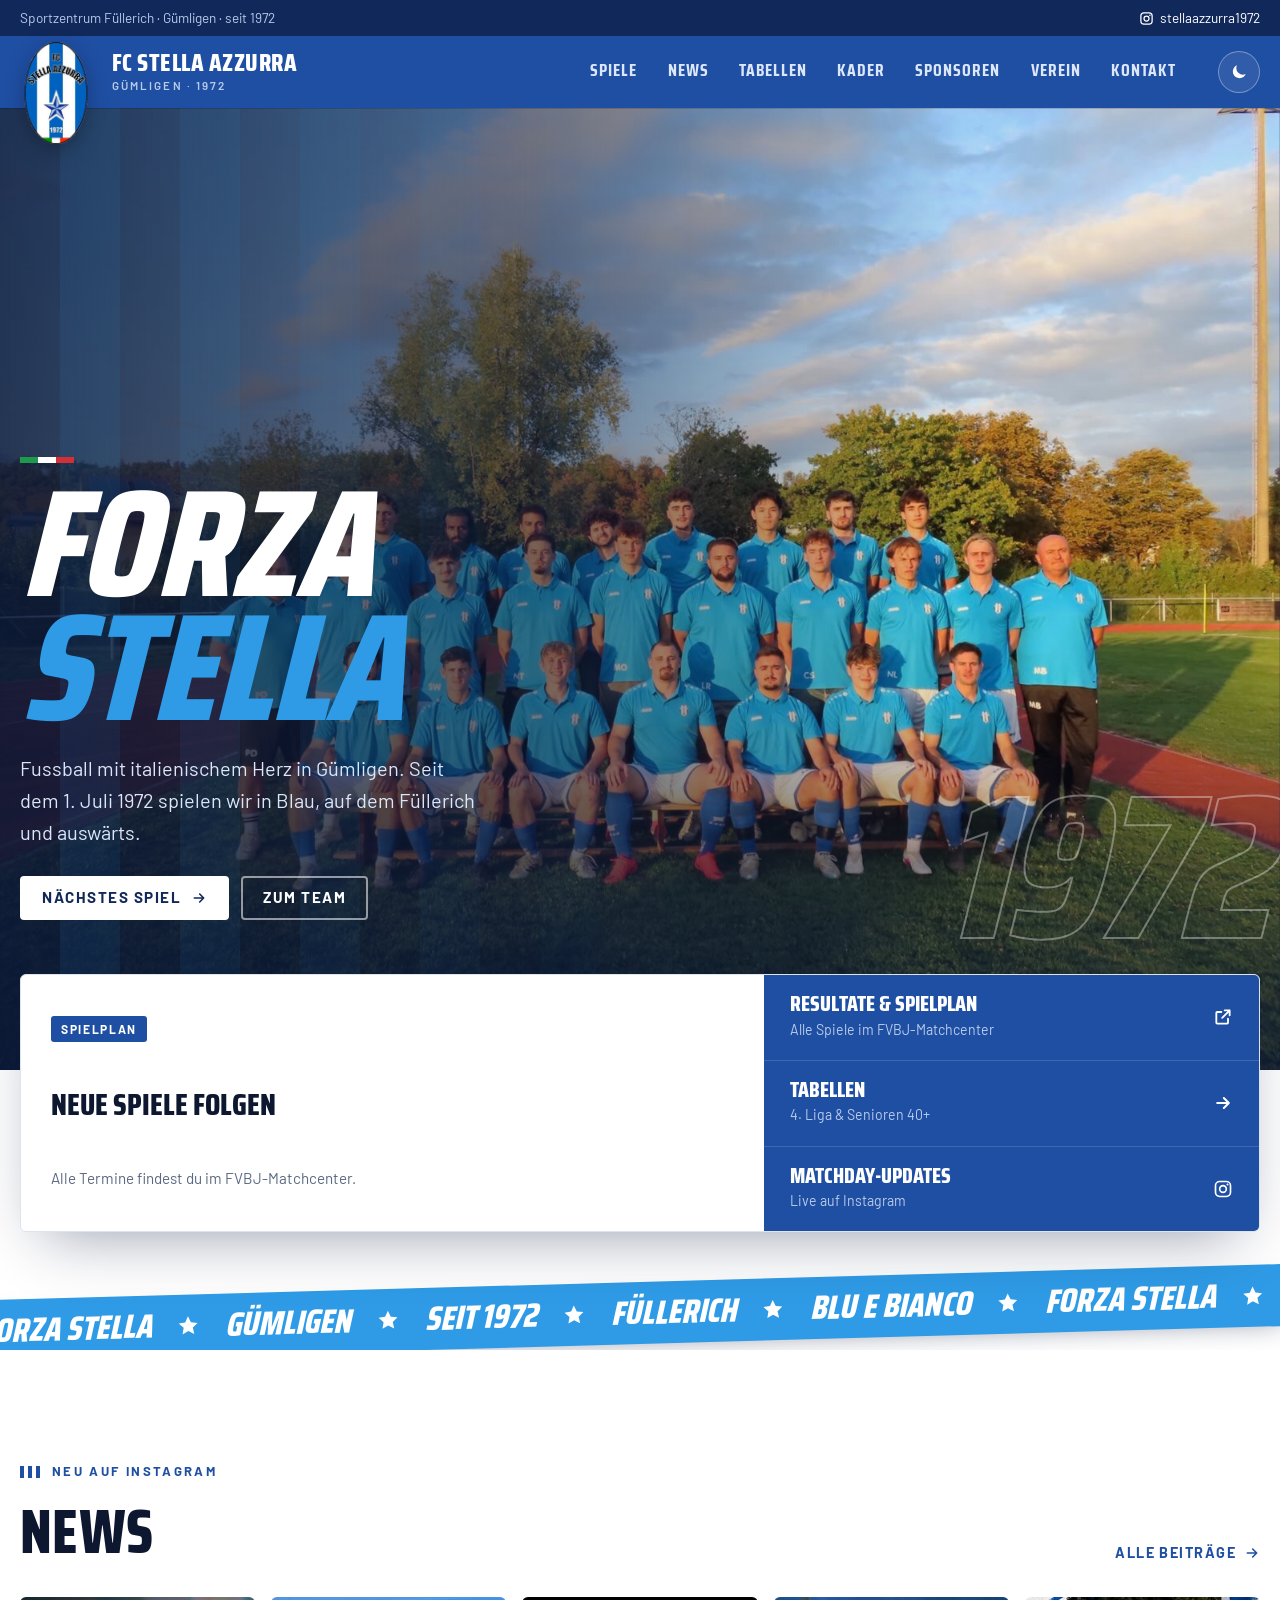
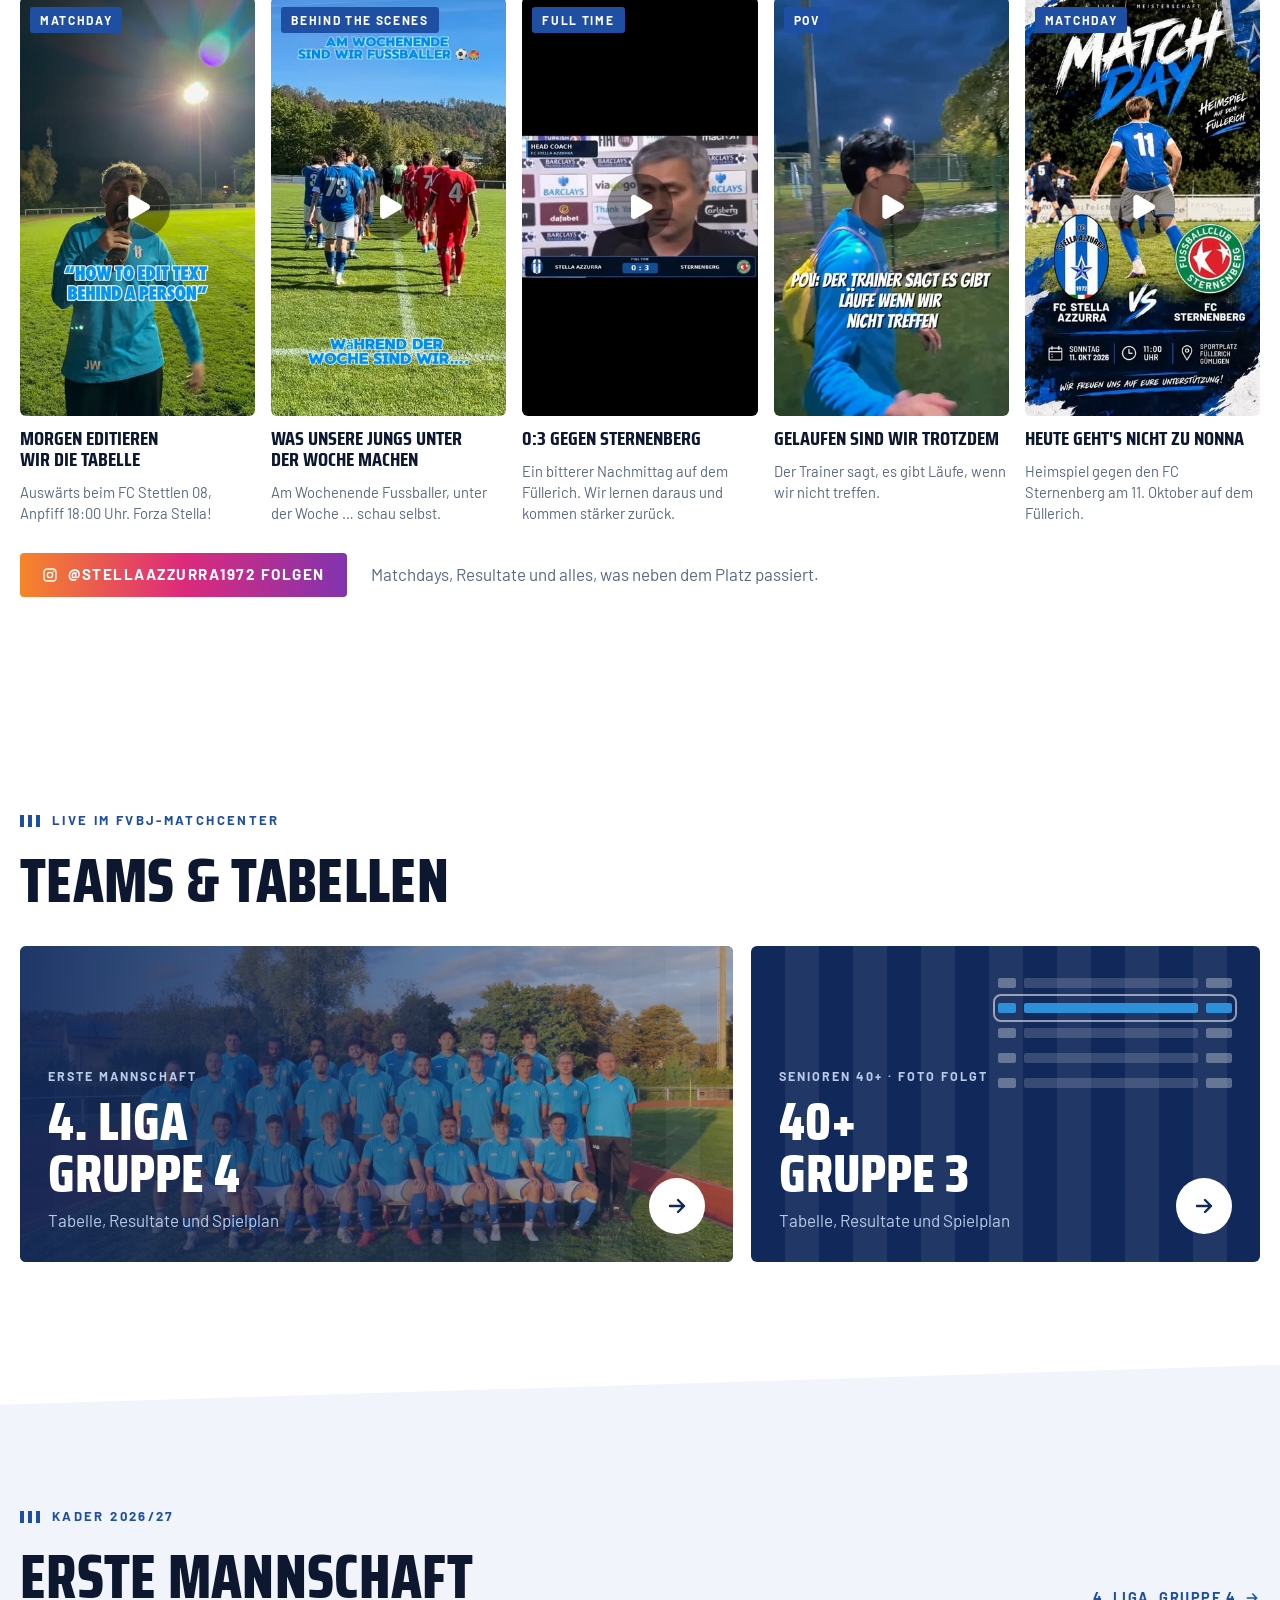
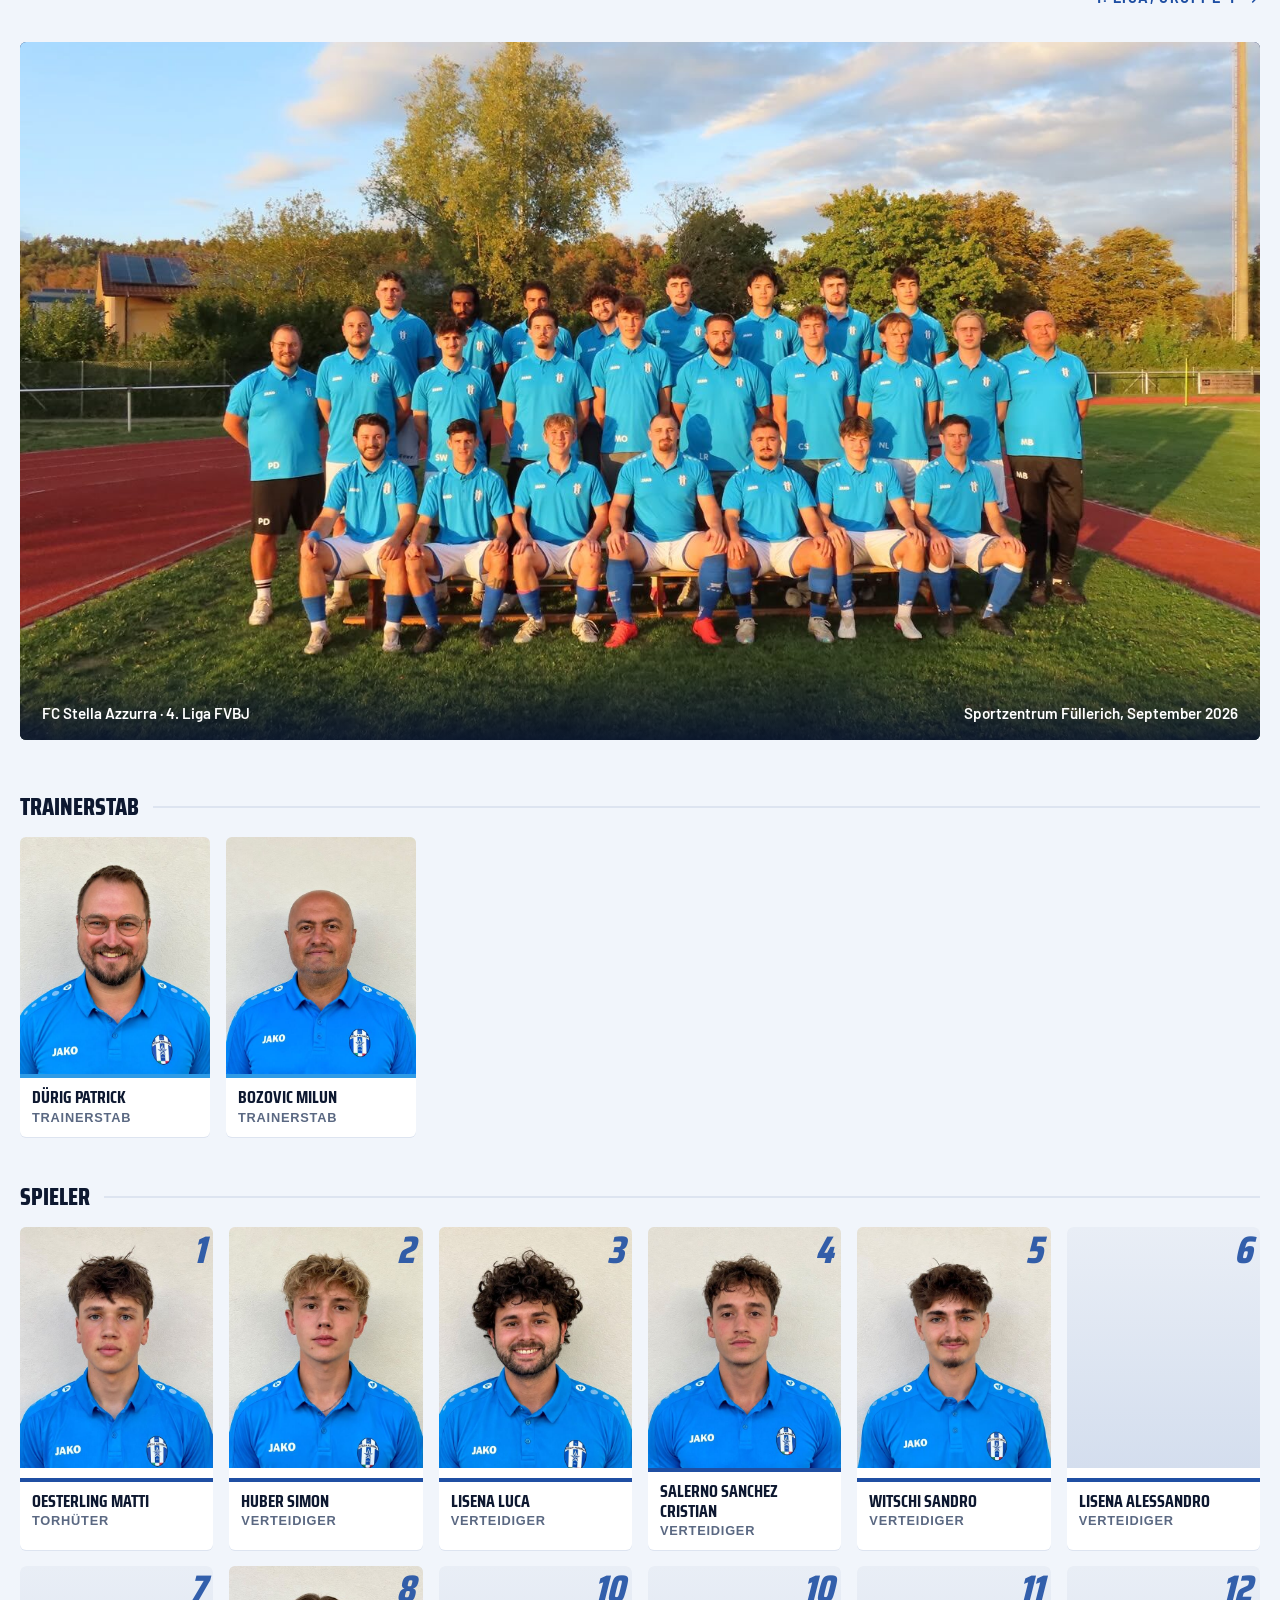
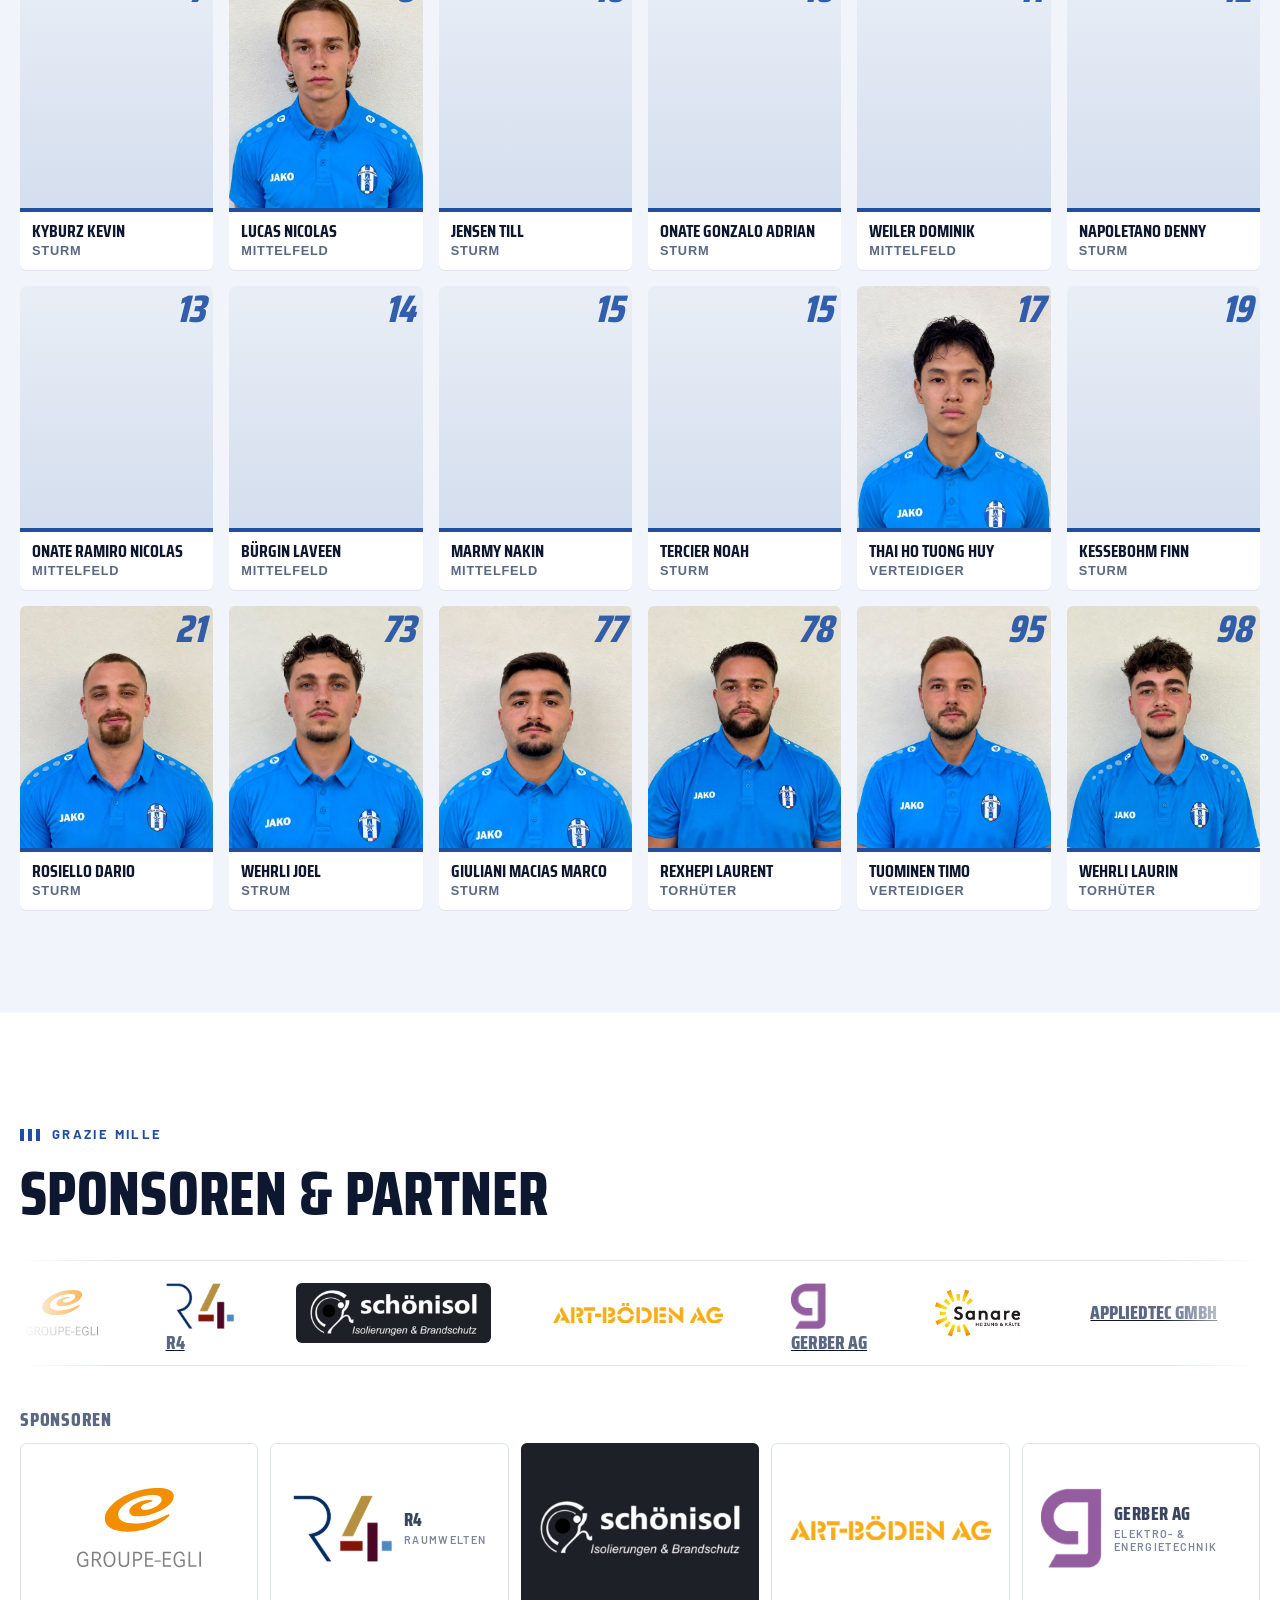
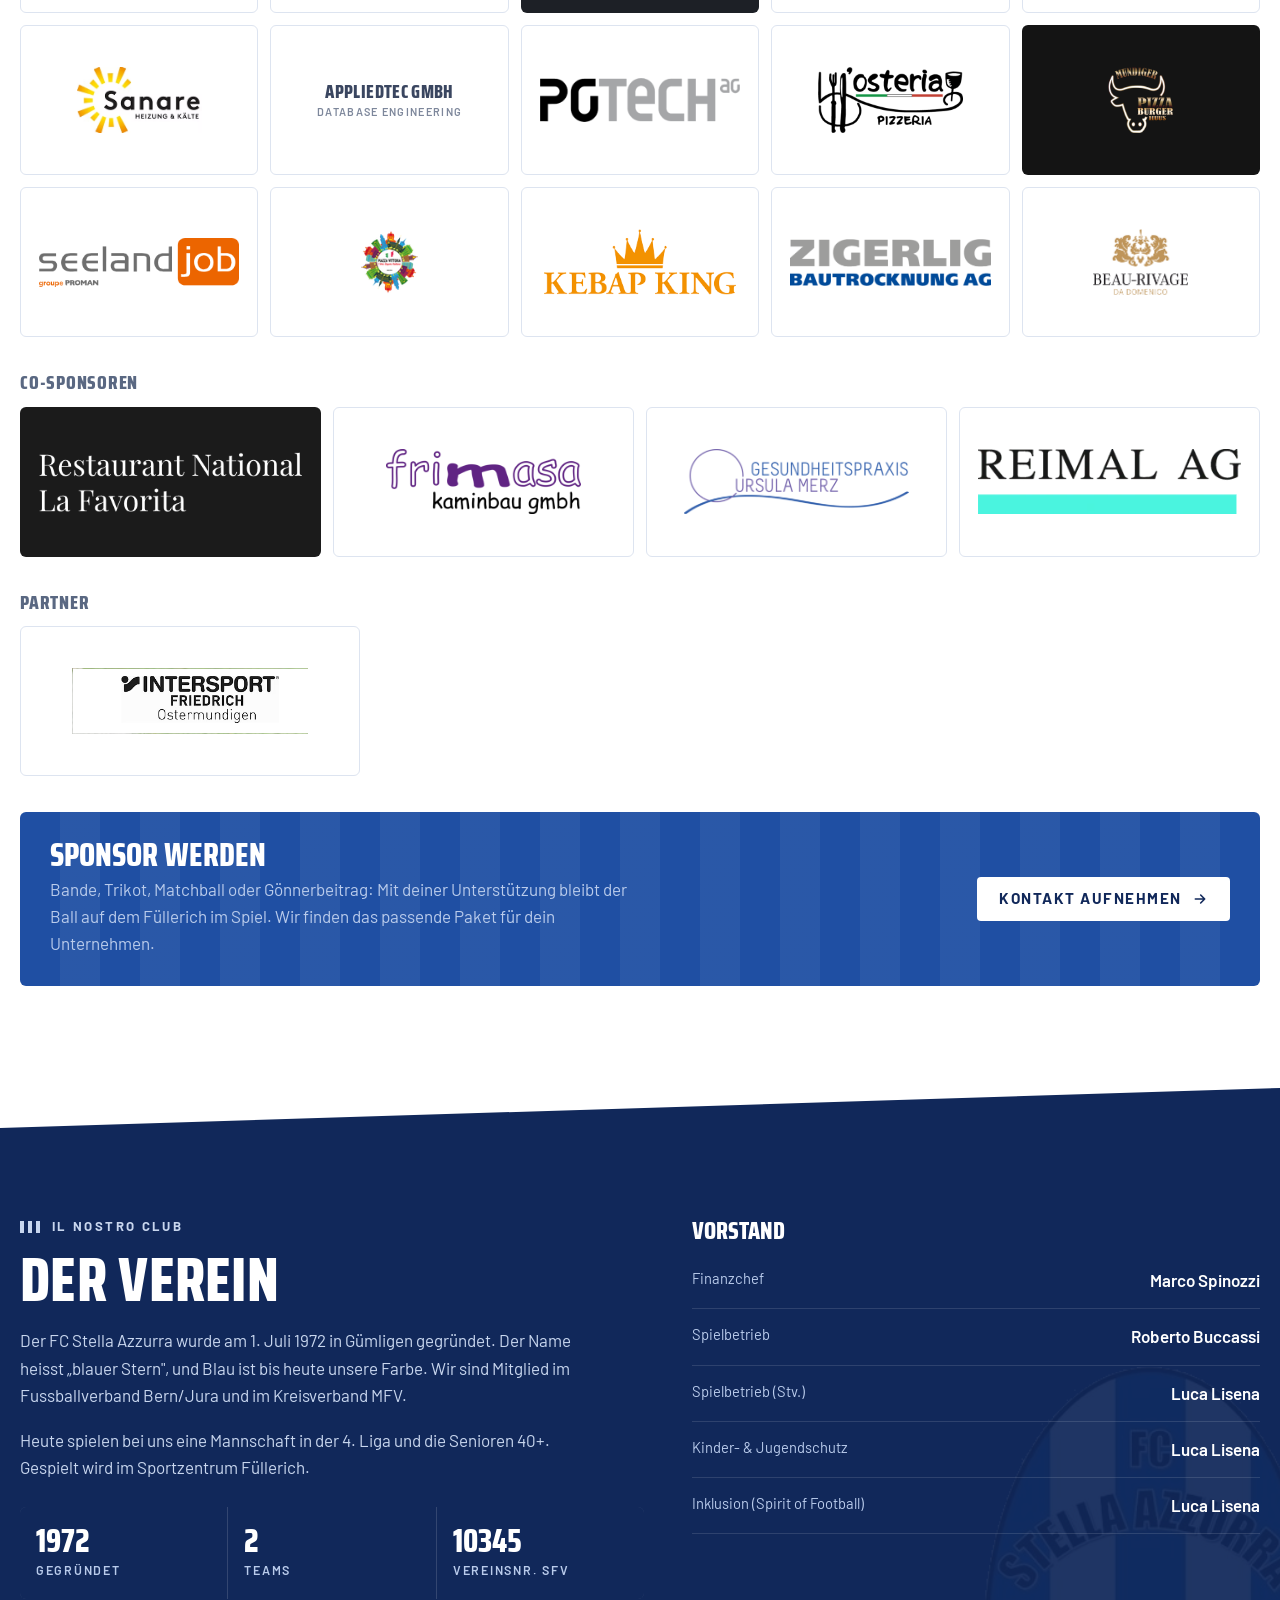
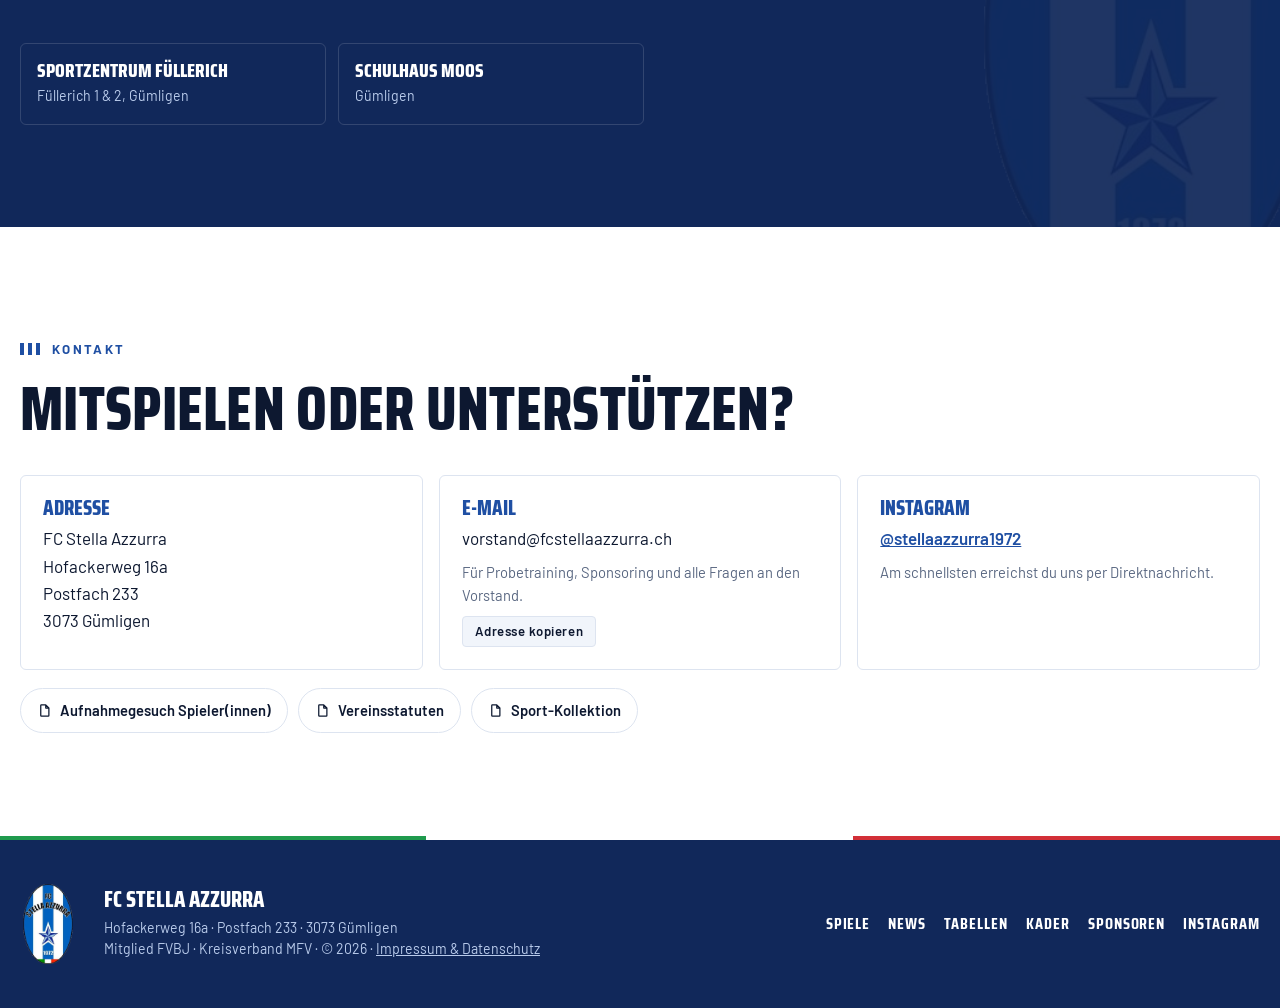
==== commit 45d1db7b: "Darkmode-Knopf, Feinschliff für Handy und PC - Hell/Dunkel-Umschalter im Kopf, Wahl wird gespeichert" ====
--- a/index.html
+++ b/index.html
@@ -6,6 +6,7 @@
 <title>FC Stella Azzurra</title>
 <meta name="description" content="FC Stella Azzurra, Fussballverein aus Gümligen seit 1972. 4. Liga FVBJ, Senioren 40+, Sportzentrum Füllerich.">
 <link rel="stylesheet" href="fonts/fonts.css">
+<script>try{var t=localStorage.getItem("stella-theme");if(t==="dark"||t==="light")document.documentElement.setAttribute("data-theme",t)}catch(e){}</script>
 <style>
 /* Layout: club-site grammar. Crest-led header, photo hero with an overlapping matchday card, then bands that alternate white / royal blue. The crest's vertical stripes are the one recurring motif. */
 :root {
@@ -335,6 +336,89 @@
 .js .rv { transition: opacity .8s ease, transform .8s cubic-bezier(.2,.7,.2,1); }
 .js .rv.pre { opacity: 0; transform: translateY(30px); }
 
+
+/* Theme toggle */
+.theme-btn { order: 3; flex: none; width: 42px; height: 42px; border-radius: 50%; border: 1.5px solid rgba(255,255,255,.35); background: rgba(255,255,255,.08); color: #fff; display: grid; place-items: center; cursor: pointer; transition: background .2s, transform .3s; }
+.theme-btn:hover { background: rgba(255,255,255,.2); transform: rotate(-15deg); }
+.theme-btn svg { width: 20px; height: 20px; grid-area: 1 / 1; transition: opacity .25s, transform .35s; }
+.theme-btn .sun { opacity: 0; transform: scale(.5) rotate(-90deg); }
+:root[data-theme="dark"] .theme-btn .moon { opacity: 0; transform: scale(.5) rotate(90deg); }
+:root[data-theme="dark"] .theme-btn .sun { opacity: 1; transform: none; }
+@media (prefers-color-scheme: dark) {
+  :root:not([data-theme="light"]) .theme-btn .moon { opacity: 0; transform: scale(.5) rotate(90deg); }
+  :root:not([data-theme="light"]) .theme-btn .sun { opacity: 1; transform: none; }
+}
+nav.links { order: 2; }
+.menu-btn { order: 4; }
+@media (min-width: 961px) { .theme-btn { margin-left: 8px; } }
+@media (max-width: 960px) { .theme-btn { margin-left: auto; } .menu-btn { margin-left: 4px; } }
+@media (max-width: 600px) {
+  header.main .wrap { gap: 10px; }
+  .crest-link { width: 58px; }
+  .crest-link svg { width: 58px; height: 84px; }
+  .club-name { font-size: 1.25rem; min-width: 0; overflow: hidden; text-overflow: ellipsis; }
+  .club-name small { letter-spacing: .08em; }
+  .theme-btn { width: 38px; height: 38px; }
+  .menu-btn { padding: 6px; }
+  nav.links a { padding-left: 76px; }
+}
+html { transition: background-color .3s; }
+
+/* ---- Feinschliff PC ---- */
+@media (min-width: 1100px) { .squad#squad { grid-template-columns: repeat(6, 1fr); } }
+@media (min-width: 700px) and (max-width: 1099px) { .squad#squad { grid-template-columns: repeat(4, 1fr); } }
+.squad#staff { grid-template-columns: repeat(auto-fill, minmax(150px, 190px)); }
+.logo .wm { overflow-wrap: normal; hyphens: auto; }
+
+/* ---- Feinschliff Handy ---- */
+@media (max-width: 600px) {
+  .sec { padding-block: 56px; }
+  h2 { font-size: clamp(2.1rem, 9vw, 2.6rem); }
+  .hero .wrap { min-height: 600px; padding-block: 90px 130px; }
+  .hero-img img { object-position: 62% 55%; }
+  .hero h1 { font-size: clamp(3.6rem, 19vw, 5rem); }
+  .hero p { font-size: 1.02rem; }
+  .hero .cta .btn { flex: 1 1 auto; justify-content: center; }
+  .matchbar { margin-top: -84px; }
+  .nextmatch { gap: 14px; }
+  .versus { grid-template-columns: 1fr auto 1fr; text-align: center; gap: 8px; align-items: start; }
+  .team, .team.r { flex-direction: column; justify-content: flex-start; text-align: center; gap: 8px; font-size: 1.05rem; line-height: 1.05; }
+  .team.r .ph, .team .ph { order: -1; }
+  .team svg { width: 38px; height: 54px; }
+  .team .ph { width: 44px; height: 44px; margin-top: 5px; }
+  .kick { text-align: center; padding-top: 12px; font-size: 2rem; }
+  .cdrow { flex-direction: column; align-items: stretch; }
+  .countdown { display: grid; grid-template-columns: repeat(4, 1fr); gap: 6px; }
+  .countdown div { min-width: 0; }
+  .countdown b { font-size: 1.6rem; }
+  .livebtn { justify-content: center; }
+  .upnext { font-size: .88rem; }
+  .matchlinks a { padding: 16px 18px; }
+  .tickerwrap { padding-block: 36px 0; }
+  .ttile { min-height: 190px; }
+  .squad#squad, .squad#staff { grid-template-columns: repeat(2, 1fr); gap: 12px; }
+  .pcard .ph { aspect-ratio: 1 / 1; }
+  .pcard .info { padding: 9px 10px 11px; }
+  .pcard .info b { font-size: 1rem; }
+  .pcard .num { font-size: 2rem; }
+  .logo { height: 92px; padding: 12px; }
+  .logos.s .logo:nth-child(-n+5) { height: 92px; }
+  .logos.s .logo:nth-child(-n+5) img { max-height: 58px; }
+  .logo img { max-height: 54px; }
+  .logo .combo { flex-direction: column; gap: 4px; }
+  .logo .combo img { max-height: 36px; }
+  .logo .combo .wm { text-align: center !important; font-size: .95rem; }
+  .logo .combo .wm small { display: none; }
+  .marquee { margin-bottom: 30px; }
+  .stats { grid-template-columns: repeat(3, 1fr) !important; }
+  .stats b { font-size: 1.55rem; }
+  .stats span { font-size: .66rem; letter-spacing: .1em; }
+  .becomesponsor h3 { font-size: 1.7rem; }
+  .becomesponsor .btn { justify-content: center; }
+  .groupshot .cap { font-size: .82rem; padding: 30px 14px 12px; }
+  .groupshot .cap span:last-child { display: none; }
+}
+
 /* Lightbox */
 .lb { position: fixed; inset: 0; z-index: 100; background: rgba(5,12,28,.95); display: grid; place-items: center; padding: max(60px, env(safe-area-inset-top, 0px)) var(--gr) max(60px, env(safe-area-inset-bottom, 0px)) var(--gl); }
 .lb[hidden] { display: none; }
@@ -380,6 +464,10 @@
   <div class="wrap">
     <a class="crest-link" href="#top" aria-label="FC Stella Azzurra, nach oben"><svg><use href="#crest"/></svg></a>
     <a class="club-name" href="#top">FC Stella Azzurra<small>Gümligen · 1972</small></a>
+    <button class="theme-btn" id="themeBtn" type="button" aria-label="Dunkles Design einschalten">
+      <svg class="moon" viewBox="0 0 24 24"><path d="M20 14.5A8 8 0 0 1 9.5 4a8 8 0 1 0 10.5 10.5z" fill="currentColor"/></svg>
+      <svg class="sun" viewBox="0 0 24 24"><circle cx="12" cy="12" r="4.2" fill="currentColor"/><path d="M12 2v2.5M12 19.5V22M2 12h2.5M19.5 12H22M4.9 4.9l1.8 1.8M17.3 17.3l1.8 1.8M4.9 19.1l1.8-1.8M17.3 6.7l1.8-1.8" stroke="currentColor" stroke-width="2" stroke-linecap="round"/></svg>
+    </button>
     <button class="menu-btn" id="menuBtn" aria-label="Menü" aria-expanded="false" aria-controls="mainnav">
       <svg viewBox="0 0 24 24"><path d="M4 7h16M4 12h16M4 17h16" stroke="currentColor" stroke-width="2.2" stroke-linecap="round"/></svg>
     </button>
@@ -739,7 +827,7 @@
   /* ---------- Kader ---------- */
   function pcard(p, list, idx) {
     var b = document.createElement("button"), staff = p.rolle === "Trainer";
-    var name = p.name || "Name folgt";
+    var name = String(p.name || "").trim() || "Name folgt";
     var sub = p.position || (staff ? "Trainerstab" : "Position folgt");
     b.className = "pcard" + (staff ? " staff" : ""); b.type = "button";
     b.setAttribute("aria-label", name + ", Foto gross anzeigen");
@@ -822,6 +910,18 @@
   lb.addEventListener("touchstart", function (e) { sx = e.touches[0].clientX; }, { passive: true });
   lb.addEventListener("touchend", function (e) { if (sx === null) return; var dx = e.changedTouches[0].clientX - sx; if (Math.abs(dx) > 40) step(dx < 0 ? 1 : -1); sx = null; });
 
+  /* ---------- Hell / Dunkel ---------- */
+  var themeBtn = document.getElementById("themeBtn"), rootEl = document.documentElement;
+  function isDark() { var t = rootEl.getAttribute("data-theme"); return t ? t === "dark" : matchMedia("(prefers-color-scheme: dark)").matches; }
+  function syncThemeBtn() { themeBtn.setAttribute("aria-label", isDark() ? "Helles Design einschalten" : "Dunkles Design einschalten"); }
+  themeBtn.addEventListener("click", function () {
+    var next = isDark() ? "light" : "dark";
+    rootEl.setAttribute("data-theme", next);
+    try { localStorage.setItem("stella-theme", next); } catch (e) {}
+    syncThemeBtn();
+  });
+  syncThemeBtn();
+
   /* ---------- Menü ---------- */
   var hdr = document.getElementById("hdr"), mb = document.getElementById("menuBtn");
   mb.addEventListener("click", function () { var o = hdr.classList.toggle("open"); mb.setAttribute("aria-expanded", o); });
